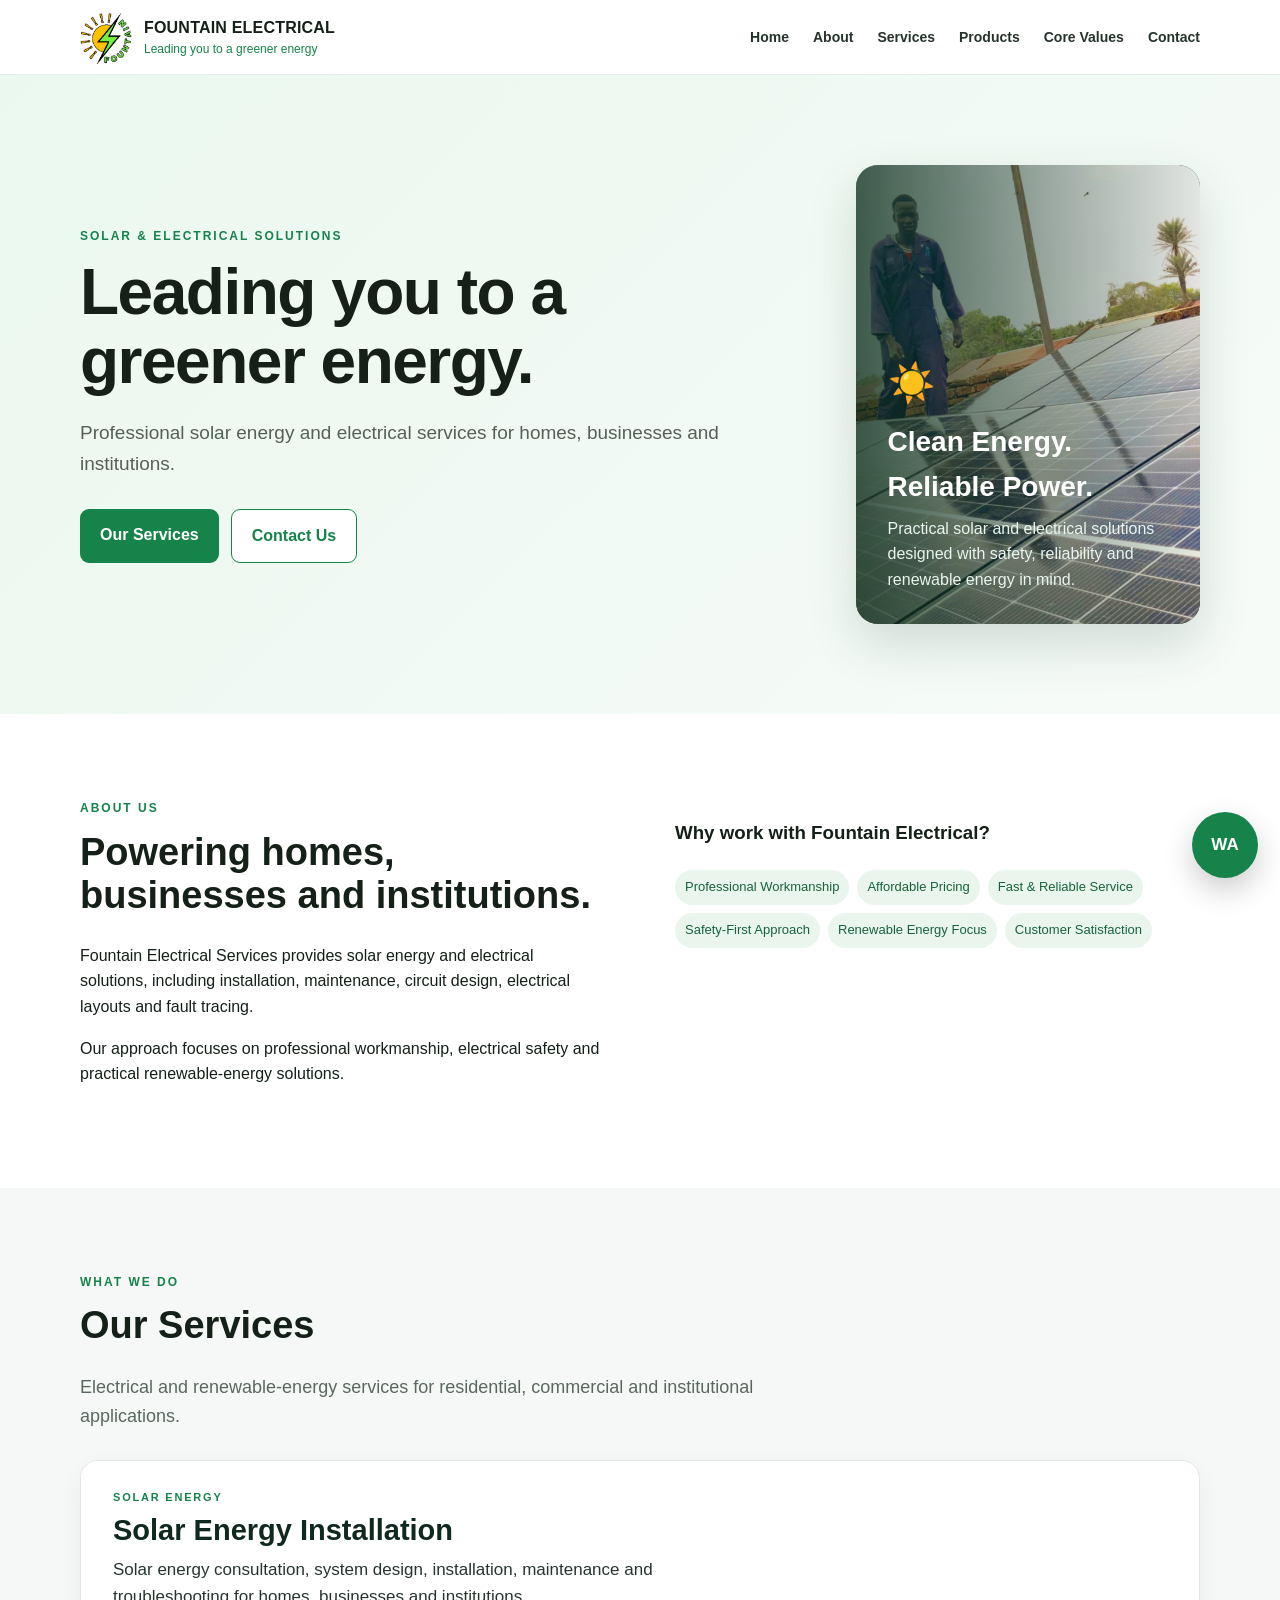
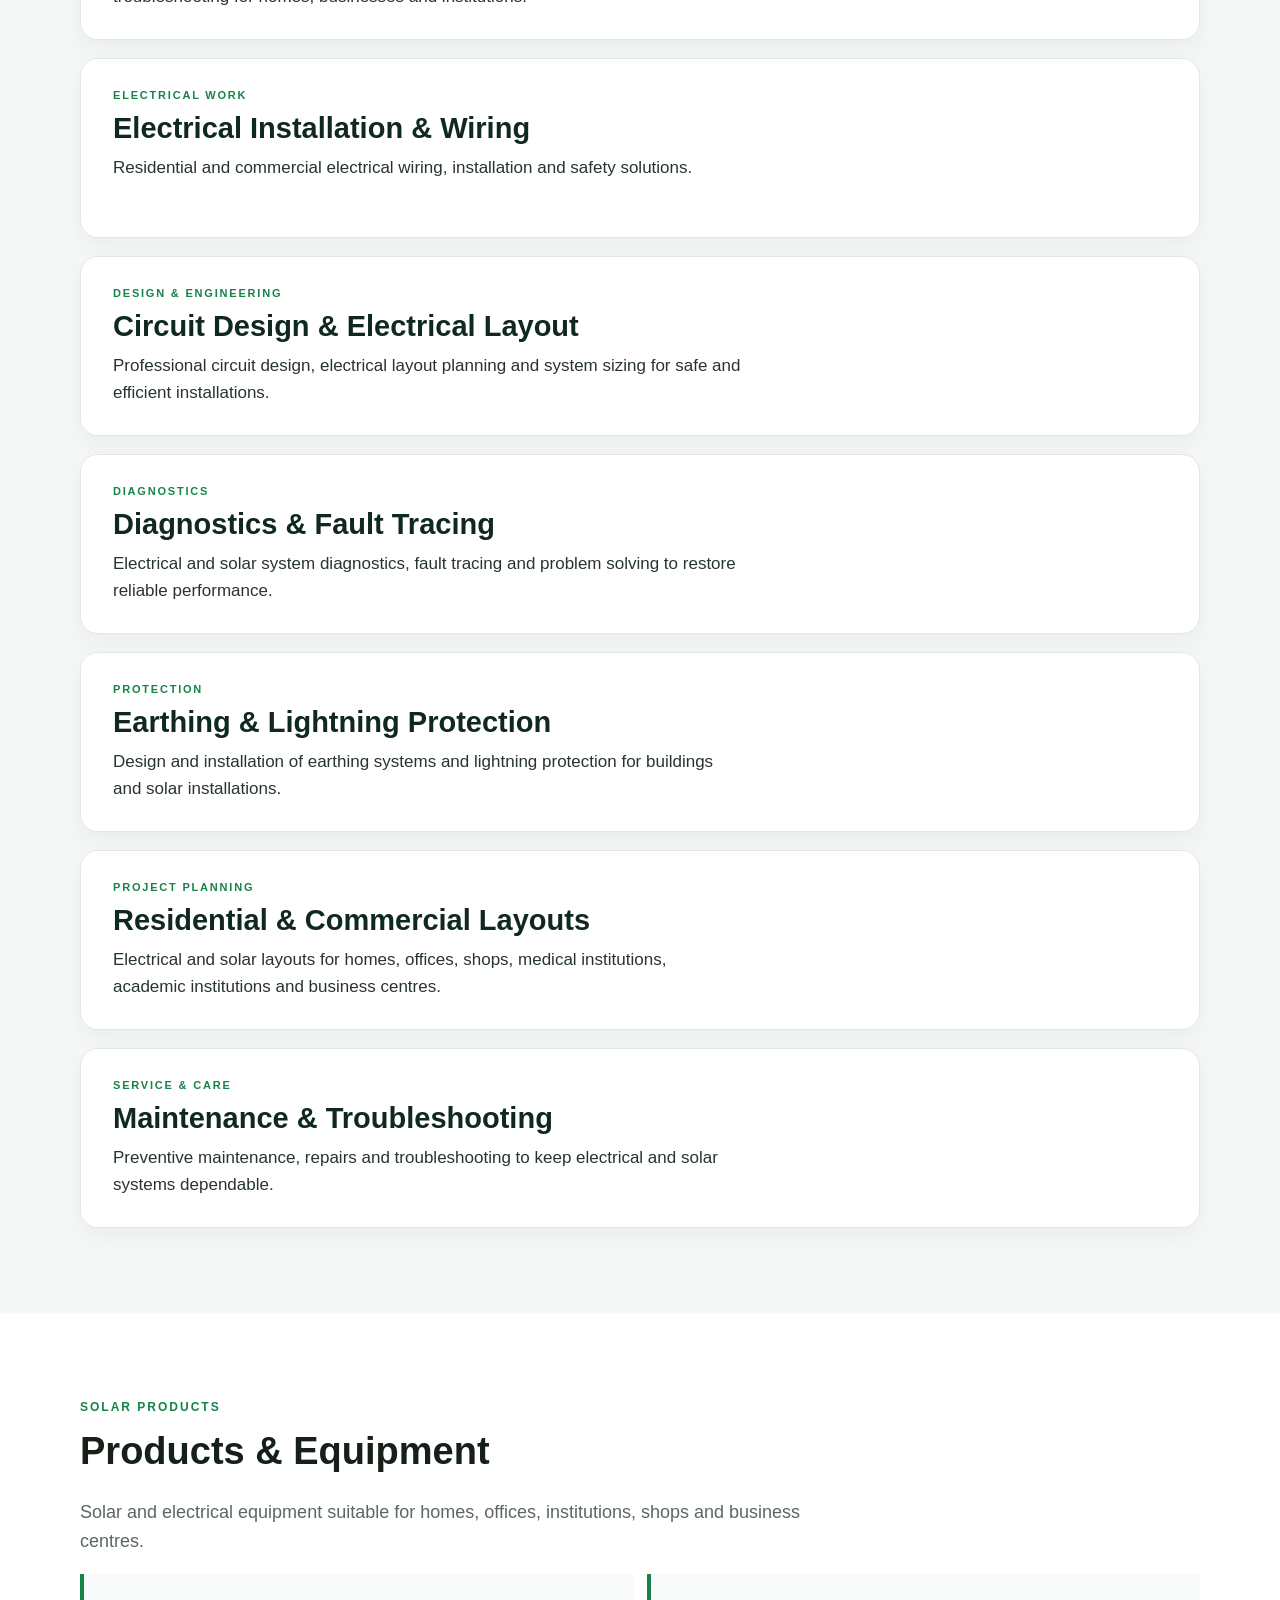
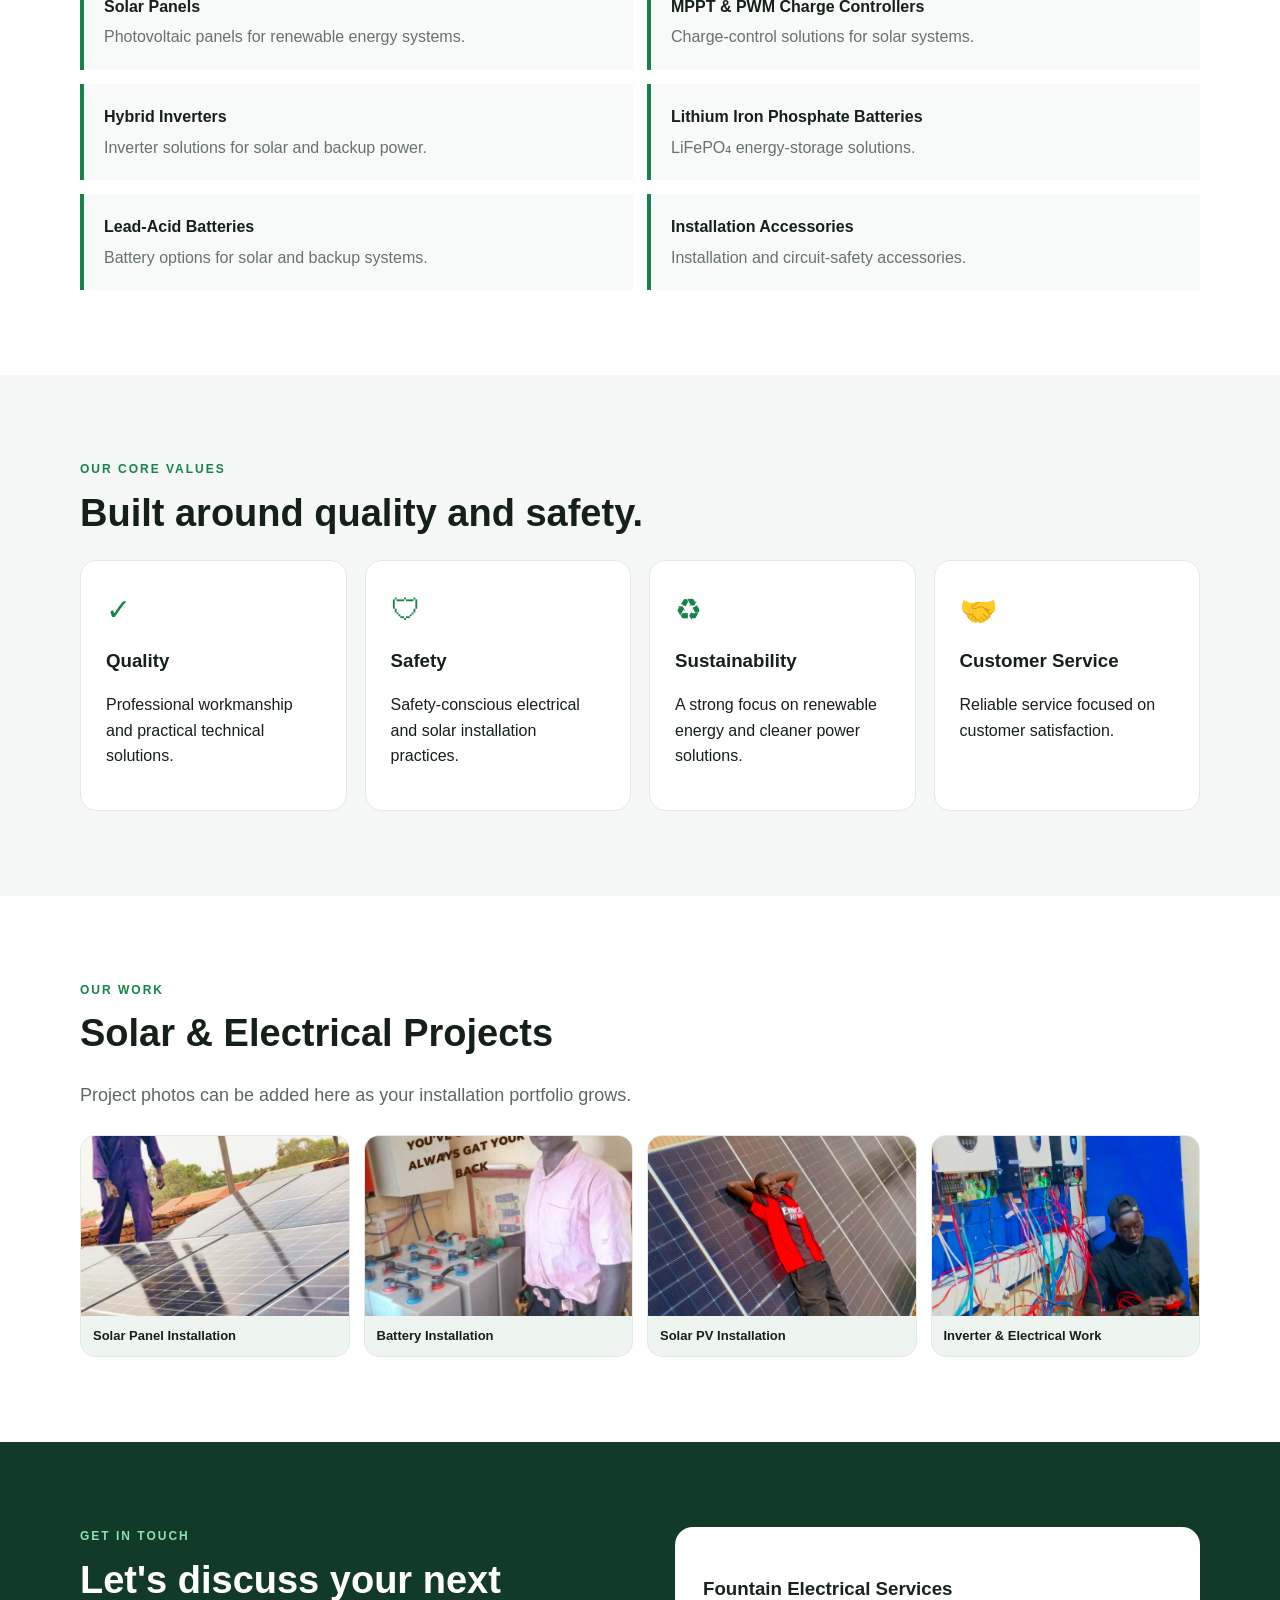
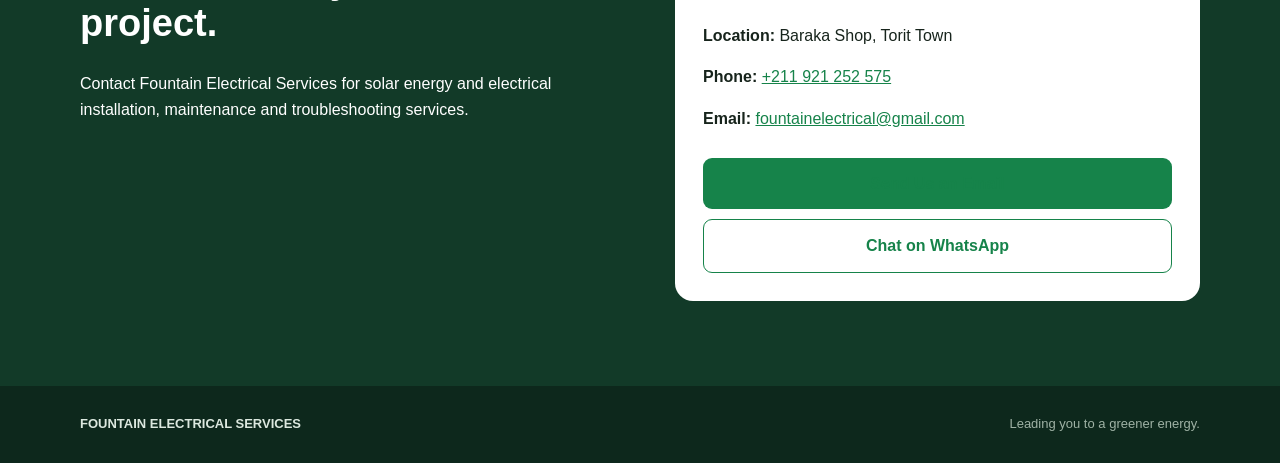
==== index.html @ 8b27098d "Add files via upload" ====
<!DOCTYPE html>
<html lang="en">
<head>
  <meta charset="UTF-8">
  <meta name="viewport" content="width=device-width, initial-scale=1.0">
  <meta name="description" content="Fountain Electrical Services - Solar energy and electrical solutions.">
  <title>Fountain Electrical Services | Leading You to a Greener Energy</title>
  <link rel="stylesheet" href="style.css">
</head>
<body>

<header class="site-header">
  <div class="container nav">
    <a href="#home" class="brand">
      <span class="brand-mark logo-wrap"><img src="fountain-assets/logo.png" alt="Fountain Electrical Services logo"></span>
      <span><strong>FOUNTAIN ELECTRICAL</strong><small>Leading you to a greener energy</small></span>
    </a>
    <button class="menu" aria-label="Open menu" aria-expanded="false">☰</button>
    <nav>
      <a href="#home">Home</a>
      <a href="#about">About</a>
      <a href="#services">Services</a>
      <a href="#products">Products</a>
      <a href="#values">Core Values</a>
      <a href="#contact">Contact</a>
    </nav>
  </div>
</header>

<main>
<section class="hero" id="home">
  <div class="container hero-grid">
    <div>
      <p class="eyebrow">SOLAR & ELECTRICAL SOLUTIONS</p>
      <h1>Leading you to a greener energy.</h1>
      <p class="lead">Professional solar energy and electrical services for homes, businesses and institutions.</p>
      <div class="actions">
        <a href="#services" class="btn primary">Our Services</a>
        <a href="#contact" class="btn secondary">Contact Us</a>
      </div>
    </div>
    <div class="hero-card hero-photo">
      <img src="fountain-assets/solar-installation-1.jpg" alt="Fountain Electrical solar panel installation">
      <div class="hero-photo-caption">
        <div class="sun">☀️</div>
        <h2>Clean Energy. Reliable Power.</h2>
        <p>Practical solar and electrical solutions designed with safety, reliability and renewable energy in mind.</p>
      </div>
    </div>
  </div>
</section>

<section class="section" id="about">
  <div class="container two-col">
    <div>
      <p class="eyebrow">ABOUT US</p>
      <h2>Powering homes, businesses and institutions.</h2>
      <p>Fountain Electrical Services provides solar energy and electrical solutions, including installation, maintenance, circuit design, electrical layouts and fault tracing.</p>
      <p>Our approach focuses on professional workmanship, electrical safety and practical renewable-energy solutions.</p>
    </div>
    <div>
      <h3>Why work with Fountain Electrical?</h3>
      <div class="values">
        <span>Professional Workmanship</span><span>Affordable Pricing</span>
        <span>Fast & Reliable Service</span><span>Safety-First Approach</span>
        <span>Renewable Energy Focus</span><span>Customer Satisfaction</span>
      </div>
    </div>
  </div>
</section>

<section class="section alt" id="services">
  <div class="container">
    <p class="eyebrow">WHAT WE DO</p>
    <h2>Our Services</h2>
    <p class="section-intro">Electrical and renewable-energy services for residential, commercial and institutional applications.</p>
    <div class="service-list">
      <article class="service-card" style="--service-image:url("fountain-assets/solar-installation-1.jpg")">
        <div class="service-content"><p class="service-kicker">SOLAR ENERGY</p><h3>Solar Energy Installation</h3><p>Solar energy consultation, system design, installation, maintenance and troubleshooting for homes, businesses and institutions.</p></div>
      </article>
      <article class="service-card" style="--service-image:url("fountain-assets/inverter-installation.jpg")">
        <div class="service-content"><p class="service-kicker">ELECTRICAL WORK</p><h3>Electrical Installation &amp; Wiring</h3><p>Residential and commercial electrical wiring, installation and safety solutions.</p></div>
      </article>
      <article class="service-card" style="--service-image:url("fountain-assets/solar-panels-2.jpg")">
        <div class="service-content"><p class="service-kicker">DESIGN &amp; ENGINEERING</p><h3>Circuit Design &amp; Electrical Layout</h3><p>Professional circuit design, electrical layout planning and system sizing for safe and efficient installations.</p></div>
      </article>
      <article class="service-card" style="--service-image:url("fountain-assets/inverter-installation.jpg")">
        <div class="service-content"><p class="service-kicker">DIAGNOSTICS</p><h3>Diagnostics &amp; Fault Tracing</h3><p>Electrical and solar system diagnostics, fault tracing and problem solving to restore reliable performance.</p></div>
      </article>
      <article class="service-card" style="--service-image:url("fountain-assets/battery-installation.jpg")">
        <div class="service-content"><p class="service-kicker">PROTECTION</p><h3>Earthing &amp; Lightning Protection</h3><p>Design and installation of earthing systems and lightning protection for buildings and solar installations.</p></div>
      </article>
      <article class="service-card" style="--service-image:url("fountain-assets/solar-installation-1.jpg")">
        <div class="service-content"><p class="service-kicker">PROJECT PLANNING</p><h3>Residential &amp; Commercial Layouts</h3><p>Electrical and solar layouts for homes, offices, shops, medical institutions, academic institutions and business centres.</p></div>
      </article>
      <article class="service-card" style="--service-image:url("fountain-assets/battery-installation.jpg")">
        <div class="service-content"><p class="service-kicker">SERVICE &amp; CARE</p><h3>Maintenance &amp; Troubleshooting</h3><p>Preventive maintenance, repairs and troubleshooting to keep electrical and solar systems dependable.</p></div>
      </article>
    </div>
  </div>
</section>

<section class="section" id="products">
  <div class="container">
    <p class="eyebrow">SOLAR PRODUCTS</p>
    <h2>Products & Equipment</h2>
    <p class="section-intro">Solar and electrical equipment suitable for homes, offices, institutions, shops and business centres.</p>
    <div class="product-list">
      <div><strong>Solar Panels</strong><span>Photovoltaic panels for renewable energy systems.</span></div>
      <div><strong>MPPT & PWM Charge Controllers</strong><span>Charge-control solutions for solar systems.</span></div>
      <div><strong>Hybrid Inverters</strong><span>Inverter solutions for solar and backup power.</span></div>
      <div><strong>Lithium Iron Phosphate Batteries</strong><span>LiFePO₄ energy-storage solutions.</span></div>
      <div><strong>Lead-Acid Batteries</strong><span>Battery options for solar and backup systems.</span></div>
      <div><strong>Installation Accessories</strong><span>Installation and circuit-safety accessories.</span></div>
    </div>
  </div>
</section>

<section class="section alt" id="values">
  <div class="container">
    <p class="eyebrow">OUR CORE VALUES</p>
    <h2>Built around quality and safety.</h2>
    <div class="cards">
      <article><div class="icon">✓</div><h3>Quality</h3><p>Professional workmanship and practical technical solutions.</p></article>
      <article><div class="icon">🛡</div><h3>Safety</h3><p>Safety-conscious electrical and solar installation practices.</p></article>
      <article><div class="icon">♻</div><h3>Sustainability</h3><p>A strong focus on renewable energy and cleaner power solutions.</p></article>
      <article><div class="icon">🤝</div><h3>Customer Service</h3><p>Reliable service focused on customer satisfaction.</p></article>
    </div>
  </div>
</section>

<section class="section">
  <div class="container">
    <p class="eyebrow">OUR WORK</p>
    <h2>Solar & Electrical Projects</h2>
    <p class="section-intro">Project photos can be added here as your installation portfolio grows.</p>
    <div class="gallery">
      <figure><img src="fountain-assets/solar-installation-1.jpg" alt="Fountain Electrical solar panel installation"><figcaption>Solar Panel Installation</figcaption></figure>
      <figure><img src="fountain-assets/battery-installation.jpg" alt="Fountain Electrical battery installation"><figcaption>Battery Installation</figcaption></figure>
      <figure><img src="fountain-assets/solar-panels-2.jpg" alt="Solar panels installed on a building"><figcaption>Solar PV Installation</figcaption></figure>
      <figure><img src="fountain-assets/inverter-installation.jpg" alt="Fountain Electrical inverter installation and wiring"><figcaption>Inverter & Electrical Work</figcaption></figure>
    </div>
  </div>
</section>

<section class="section contact" id="contact">
  <div class="container contact-grid">
    <div>
      <p class="eyebrow">GET IN TOUCH</p>
      <h2>Let's discuss your next project.</h2>
      <p>Contact Fountain Electrical Services for solar energy and electrical installation, maintenance and troubleshooting services.</p>
    </div>
    <div class="contact-card">
      <h3>Fountain Electrical Services</h3>
      <p><strong>Location:</strong> Baraka Shop, Torit Town</p>
      <p><strong>Phone:</strong> <a href="tel:+211921252575">+211 921 252 575</a></p>
      <p><strong>Email:</strong> <a href="mailto:fountainelectrical@gmail.com">fountainelectrical@gmail.com</a></p>
      <a class="btn primary full" href="mailto:fountainelectrical@gmail.com">Send Us an Email</a>
      <a class="btn secondary full" href="https://wa.me/211921252575" target="_blank" rel="noopener">Chat on WhatsApp</a>
    </div>
  </div>
</section>
</main>

<footer>
  <div class="container footer-inner">
    <strong>FOUNTAIN ELECTRICAL SERVICES</strong>
    <span>Leading you to a greener energy.</span>
  </div>
</footer>

<script>
const menuButton = document.querySelector('.menu');
const nav = document.querySelector('nav');
menuButton.addEventListener('click', () => {
  const open = nav.classList.toggle('open');
  menuButton.setAttribute('aria-expanded', open);
});
document.querySelectorAll('nav a').forEach(link => {
  link.addEventListener('click', () => {
    nav.classList.remove('open');
    menuButton.setAttribute('aria-expanded', 'false');
  });
});
</script>

<a class="whatsapp-float" href="https://wa.me/211921252575" target="_blank" rel="noopener" aria-label="Chat on WhatsApp">WA</a>
</body>
</html>
---- style.css ----
*{box-sizing:border-box}html{scroll-behavior:smooth;scroll-padding-top:88px}body{margin:0;font-family:Inter,Arial,sans-serif;color:#142018;background:#fff;line-height:1.6}.container{width:min(1120px,92%);margin:auto}.site-header{position:sticky;top:0;z-index:50;background:rgba(255,255,255,.97);border-bottom:1px solid #e7ece8;backdrop-filter:blur(10px)}.nav{min-height:74px;display:flex;align-items:center;justify-content:space-between;gap:25px}.brand{display:flex;align-items:center;gap:10px;text-decoration:none;color:#142018}.brand-mark{width:54px;height:54px;border-radius:12px;display:grid;place-items:center;overflow:hidden;background:#fff}.brand-mark img{width:100%;height:100%;object-fit:contain}.brand strong{display:block;font-size:16px;letter-spacing:.2px}.brand small{display:block;color:#16834a;font-size:12px}nav{display:flex;gap:24px}nav a{color:#26332b;text-decoration:none;font-weight:600;font-size:14px}.menu{display:none;border:0;background:none;font-size:30px;line-height:1;cursor:pointer}.hero{background:linear-gradient(135deg,#eaf8ef,#f7fbf8);padding:90px 0}.hero-grid{display:grid;grid-template-columns:1.35fr .65fr;gap:60px;align-items:center}.eyebrow{color:#16834a;font-size:12px;font-weight:800;letter-spacing:2px;margin:0 0 12px}.hero h1{font-size:clamp(38px,5vw,64px);line-height:1.08;margin:0 0 22px;letter-spacing:-1.5px}.lead{font-size:19px;max-width:680px;color:#536158}.actions{display:flex;gap:12px;flex-wrap:wrap;margin-top:30px}.btn{display:inline-block;padding:13px 20px;border-radius:9px;text-decoration:none;font-weight:800}.primary{background:#16834a;color:#fff}.secondary{border:1px solid #16834a;color:#16834a;background:#fff}.hero-card{position:relative;min-height:380px;overflow:hidden;border-radius:22px;box-shadow:0 20px 50px rgba(18,58,40,.16);background:#123a28}.hero-card img{width:100%;height:100%;min-height:380px;object-fit:cover;display:block}.hero-photo:after{content:"";position:absolute;inset:0;background:linear-gradient(90deg,rgba(9,46,29,.78),rgba(9,46,29,.08))}.hero-photo-caption{position:absolute;z-index:2;left:32px;right:28px;bottom:32px;color:#fff}.hero-photo-caption .sun{font-size:38px}.hero-photo-caption h2{margin:6px 0;font-size:28px}.hero-photo-caption p{margin:0;color:#e9f5ee}.section{padding:85px 0}.alt{background:#f5f8f6}.section h2{font-size:38px;line-height:1.15;margin:0 0 25px}.two-col,.contact-grid{display:grid;grid-template-columns:1fr 1fr;gap:70px}.values{display:flex;flex-wrap:wrap;gap:8px;margin-top:22px}.values span{background:#eaf5ee;color:#17633c;padding:7px 10px;border-radius:999px;font-size:13px}.section-intro{color:#5b685f;max-width:760px;font-size:18px}.service-list{display:grid;gap:18px;margin-top:30px}.service-card{position:relative;min-height:180px;overflow:hidden;border:1px solid #dfe8e2;border-radius:18px;background:#fff;isolation:isolate;box-shadow:0 8px 24px rgba(20,32,24,.05)}.service-card:after{content:"";position:absolute;inset:0;z-index:-1;background-image:linear-gradient(90deg,rgba(255,255,255,.99) 0%,rgba(255,255,255,.96) 35%,rgba(255,255,255,.72) 55%,rgba(255,255,255,.10) 100%),var(--service-image);background-size:auto,cover;background-position:center,right center;background-repeat:no-repeat}.service-content{position:relative;z-index:2;width:62%;padding:28px 32px}.service-kicker{margin:0 0 7px;color:#16834a;font-size:11px;font-weight:800;letter-spacing:1.8px}.service-card h3{margin:0 0 9px;font-size:29px;line-height:1.15;color:#10291e}.service-card p:not(.service-kicker){margin:0;font-size:17px;color:#28352e}.cards{display:grid;grid-template-columns:repeat(4,1fr);gap:18px}.cards article:not(.service-card){background:#fff;border:1px solid #e2e9e4;border-radius:16px;padding:25px}.icon{font-size:30px;color:#16834a}.cards h3{margin:12px 0 6px}.product-list{display:grid;grid-template-columns:repeat(2,1fr);gap:14px}.product-list div{padding:20px;border-left:4px solid #16834a;background:#f7faf8}.product-list strong,.product-list span{display:block}.product-list span{color:#66736b;margin-top:5px}.gallery{display:grid;grid-template-columns:repeat(4,1fr);gap:14px;margin-top:25px}.gallery figure{margin:0;border-radius:15px;overflow:hidden;background:#eef5f0;border:1px solid #e2e9e4}.gallery img{width:100%;height:180px;display:block;object-fit:cover}.gallery figcaption{padding:10px 12px;font-size:13px;font-weight:700}.contact{background:#123a28;color:#fff}.contact .eyebrow{color:#8ee0af}.contact-card{background:#fff;color:#17241c;border-radius:18px;padding:28px}.contact-card a{color:#16834a}.full{width:100%;text-align:center;margin-top:10px}footer{background:#0d281c;color:#dce8df;padding:28px 0}.footer-inner{display:flex;justify-content:space-between;gap:20px;font-size:13px}.footer-inner span{color:#9fb2a5}.whatsapp-float{position:fixed;right:22px;bottom:22px;z-index:60;width:66px;height:66px;border-radius:50%;display:grid;place-items:center;background:#16834a;color:#fff;text-decoration:none;font-weight:900;font-size:17px;box-shadow:0 12px 30px rgba(0,0,0,.2)}@media(max-width:850px){nav{display:none;position:absolute;top:74px;left:0;right:0;background:#fff;padding:18px 4%;border-bottom:1px solid #e7ece8;flex-direction:column;gap:14px}.menu{display:block}.brand-mark{width:50px;height:50px}nav.open{display:flex}.hero{padding:65px 0}.hero-grid,.two-col,.contact-grid{grid-template-columns:1fr;gap:35px}.cards{grid-template-columns:1fr 1fr}.gallery{grid-template-columns:1fr 1fr}.service-content{width:68%}}@media(max-width:600px){.nav{min-height:78px}.brand strong{font-size:15px}.brand small{font-size:11px}.brand-mark{width:48px;height:48px}.service-card{min-height:250px}.service-card:after{background-image:linear-gradient(180deg,rgba(255,255,255,.98) 0%,rgba(255,255,255,.94) 42%,rgba(255,255,255,.32) 100%),var(--service-image);background-position:center,center bottom}.service-content{width:100%;padding:25px 22px}.service-card h3{font-size:24px}.service-card p:not(.service-kicker){font-size:16px}.cards,.product-list,.gallery{grid-template-columns:1fr}.section{padding:65px 0}.section h2{font-size:34px}.hero h1{font-size:40px}.hero-card{min-height:320px}.hero-card img{min-height:320px}.footer-inner{flex-direction:column}.whatsapp-float{width:60px;height:60px;right:16px;bottom:16px}}
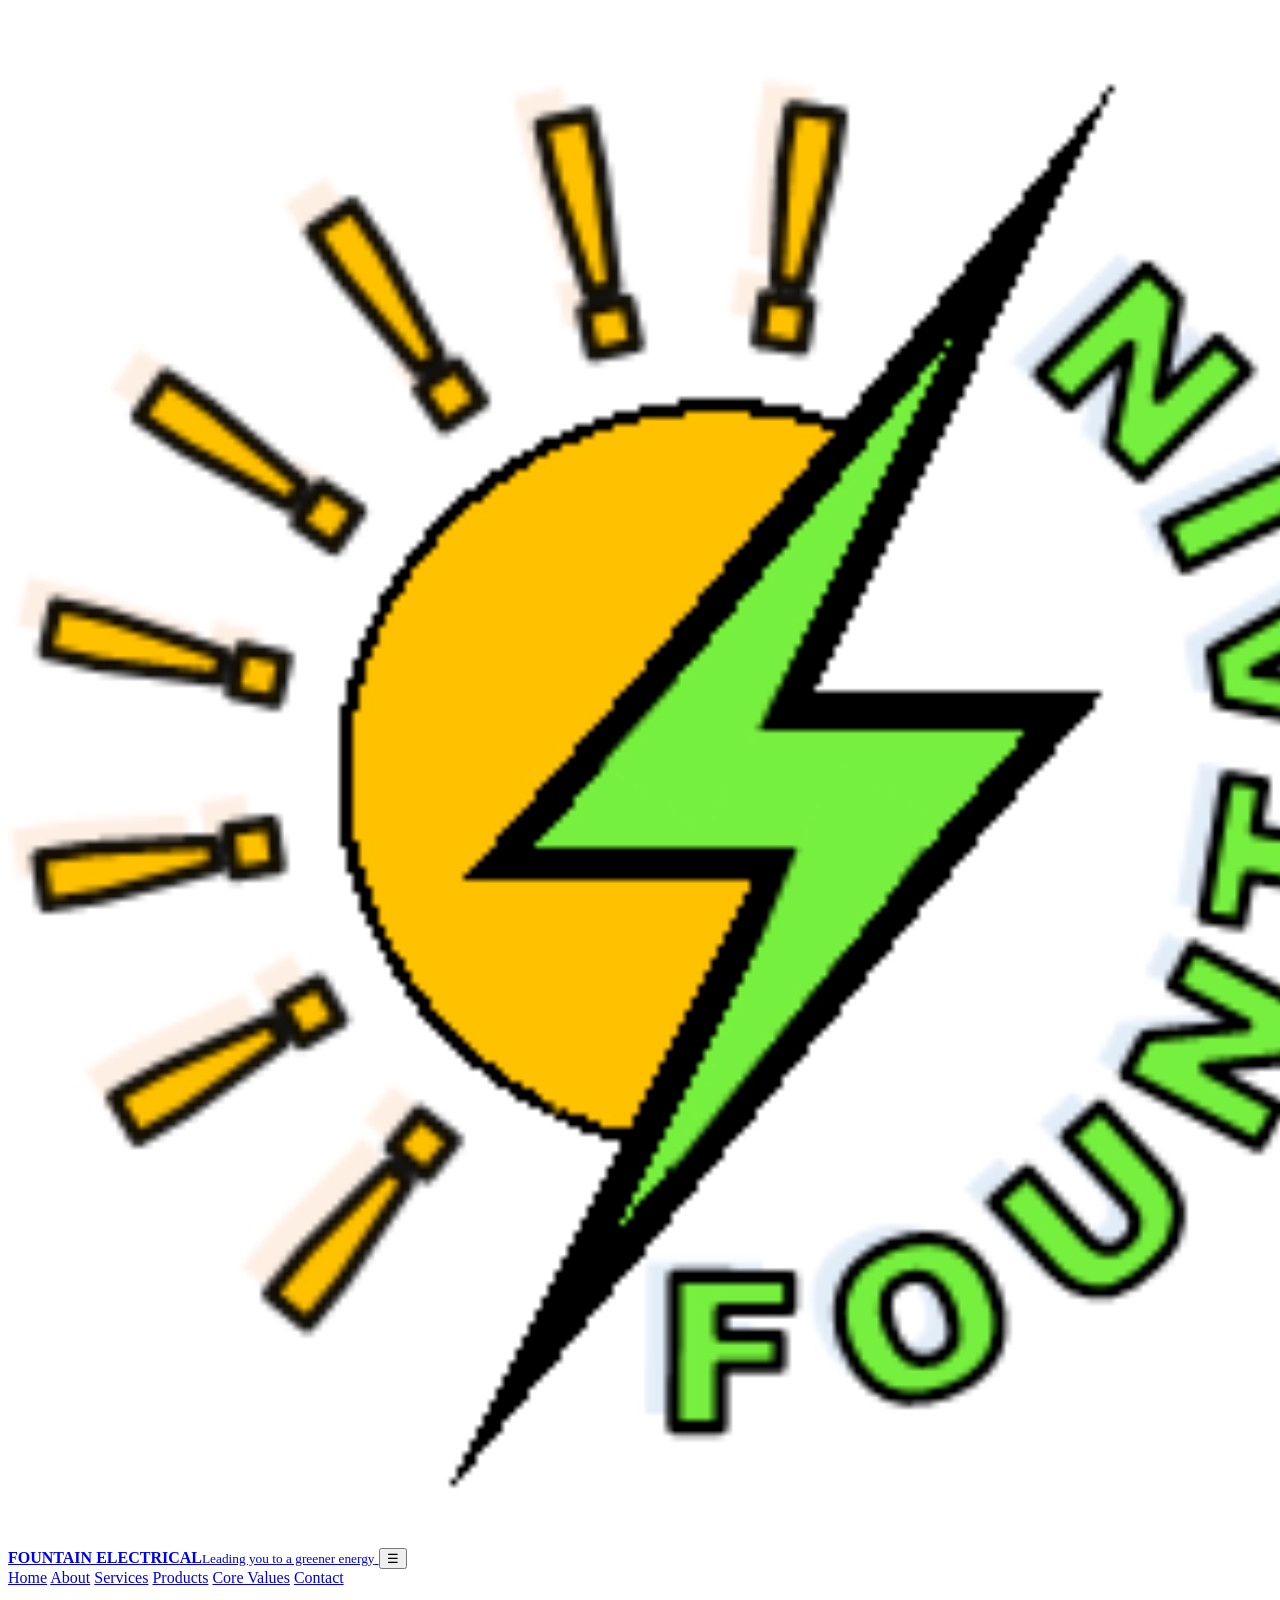
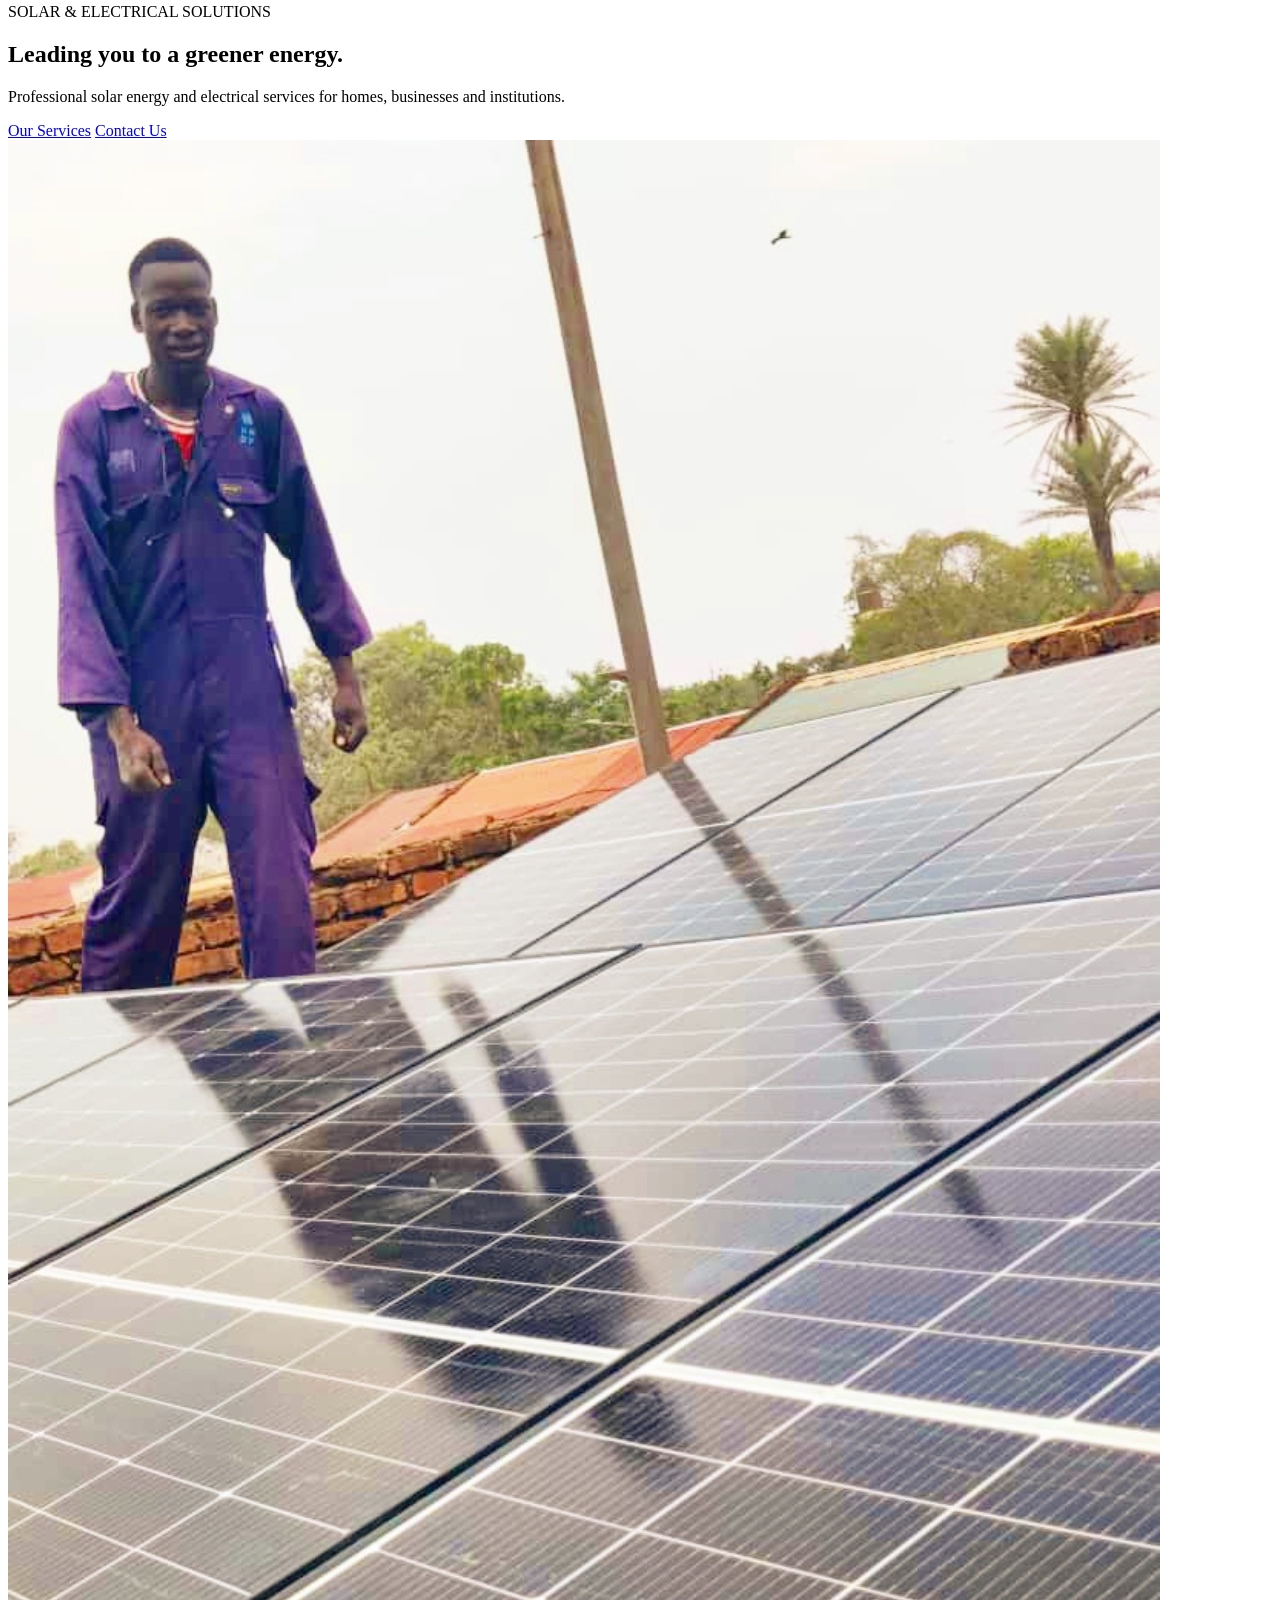
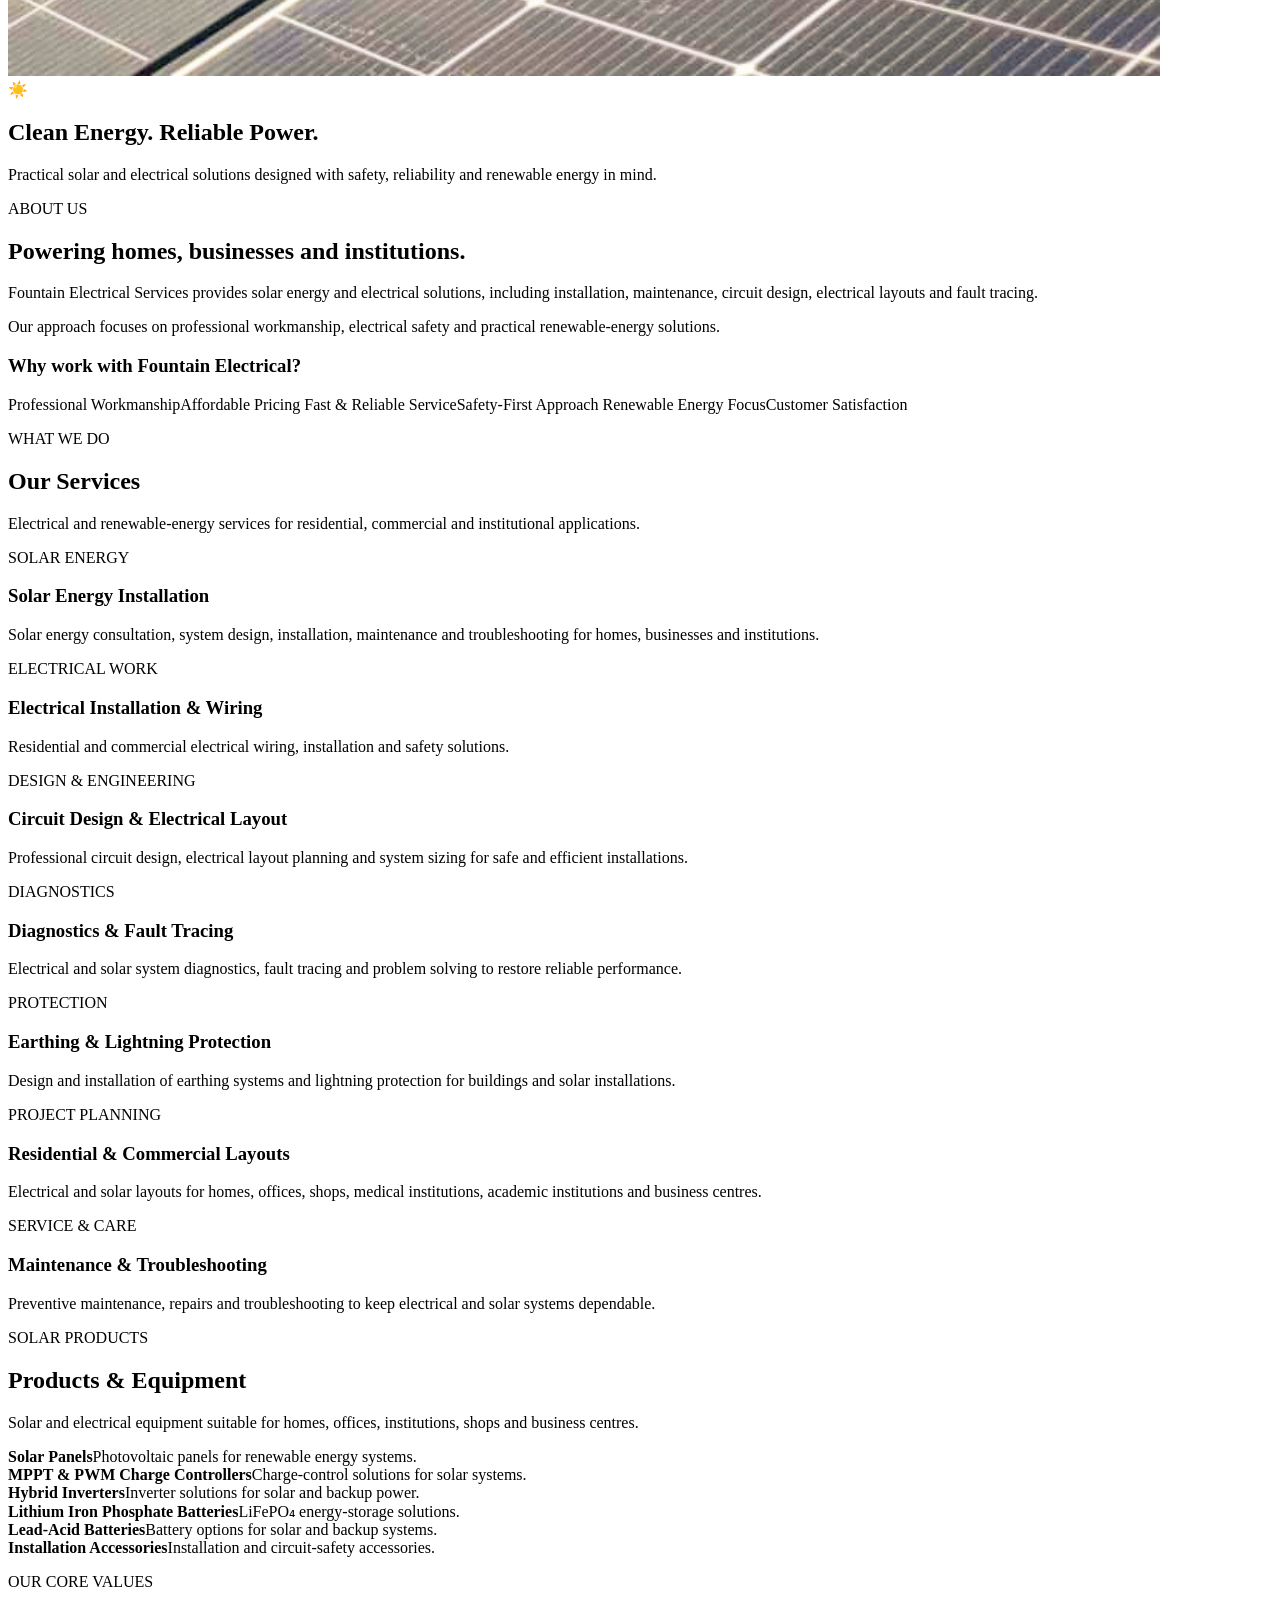
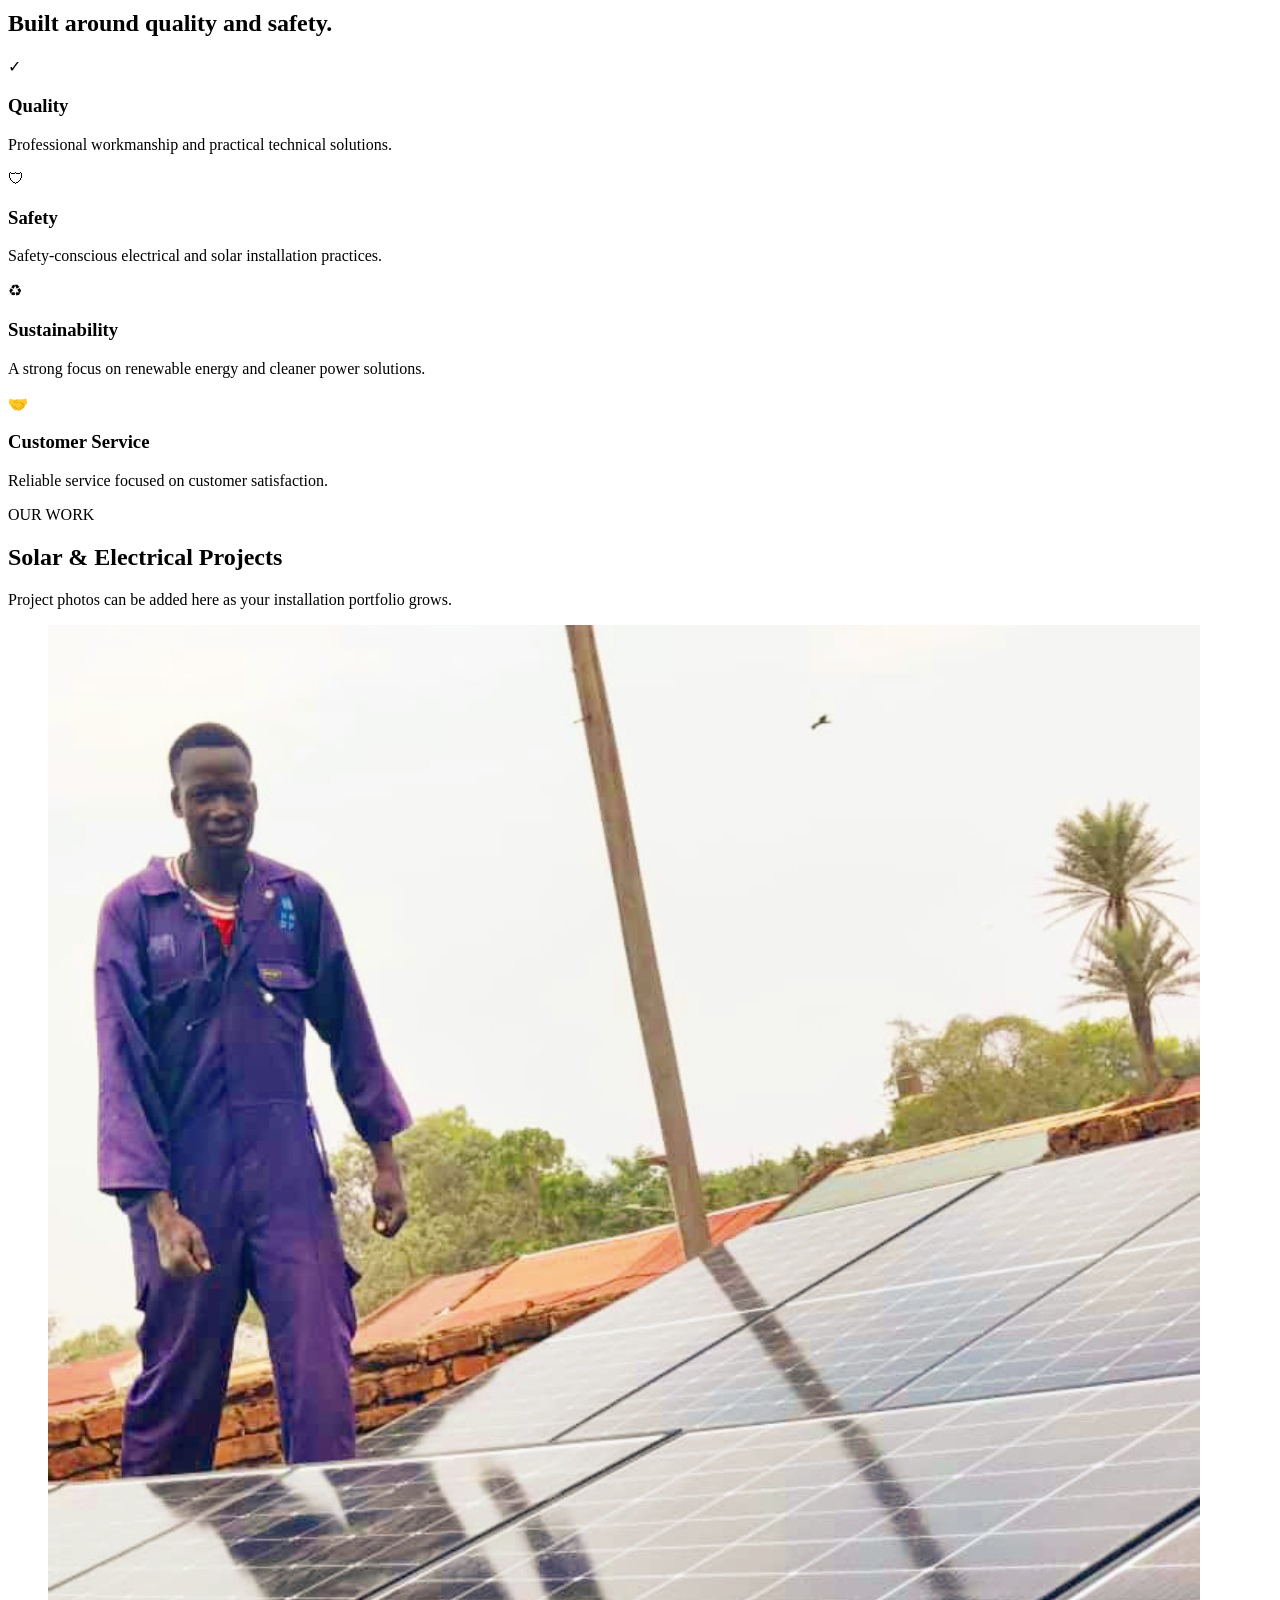
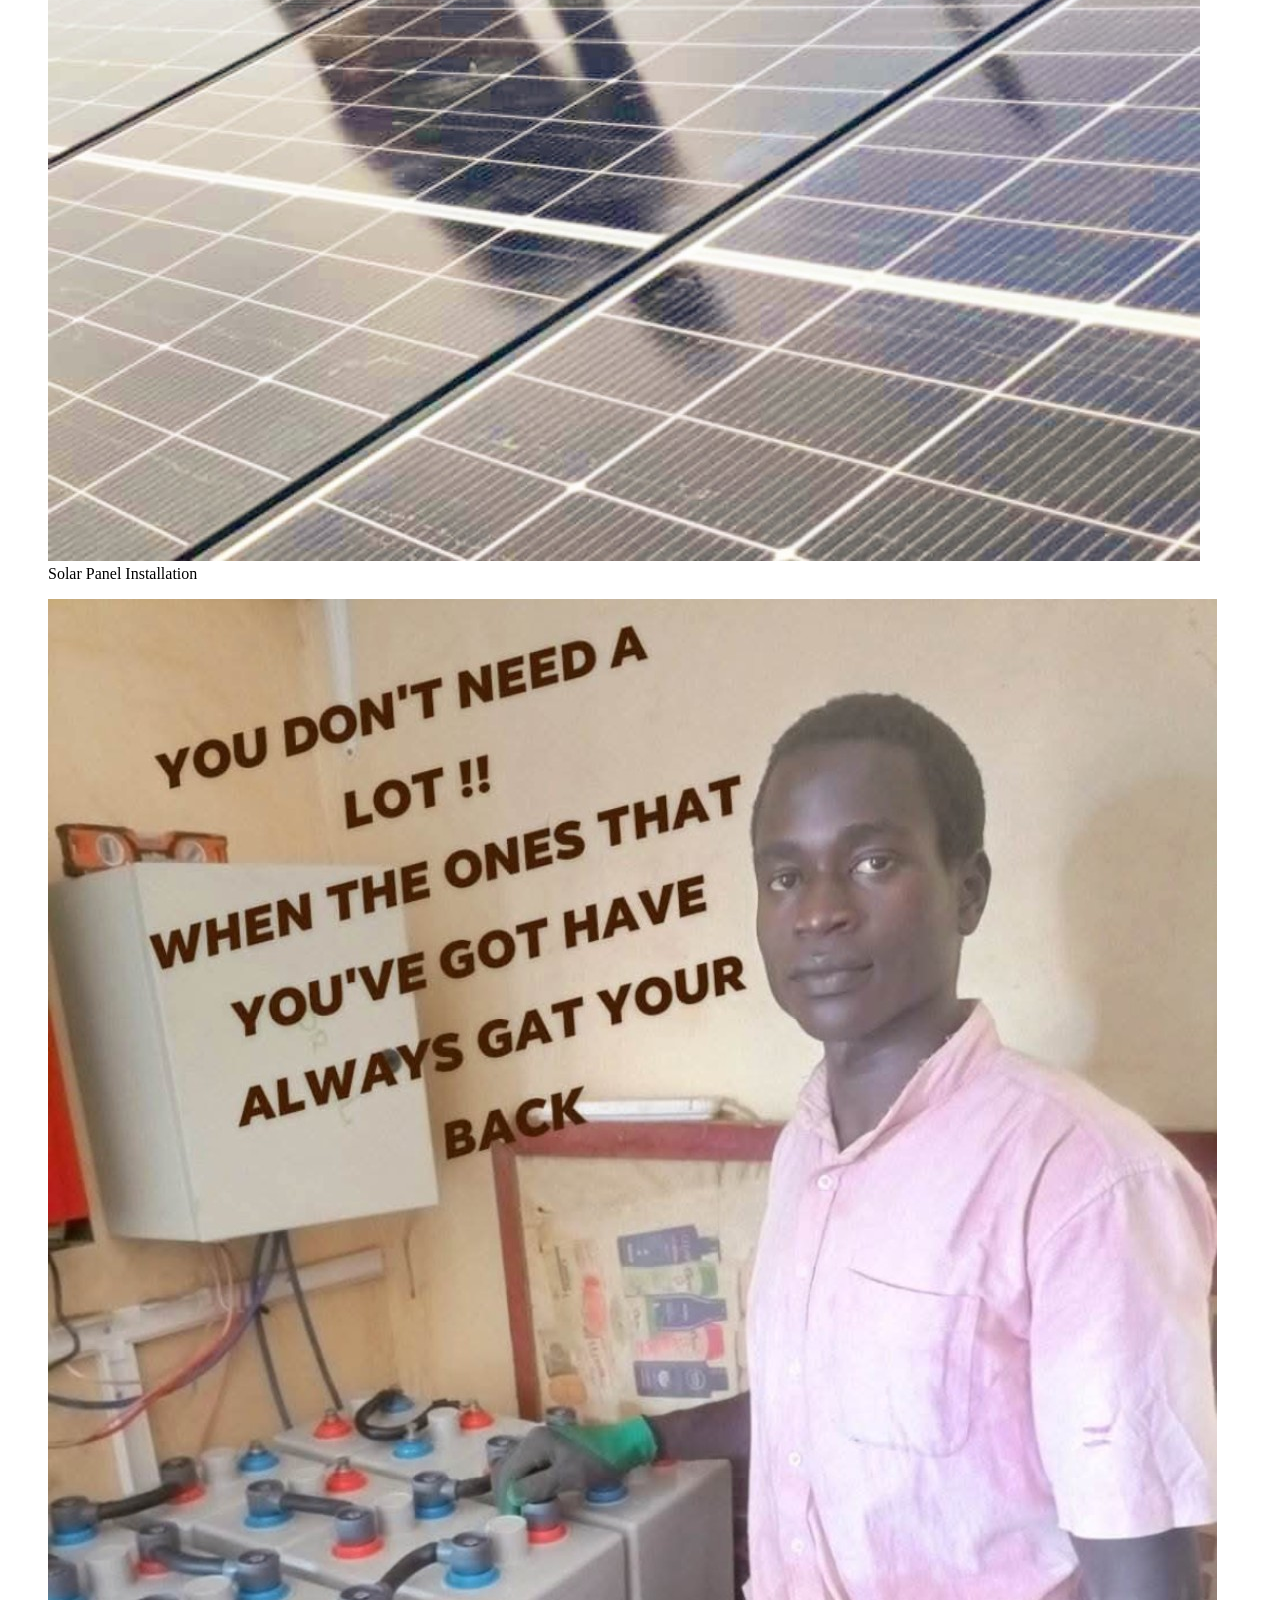
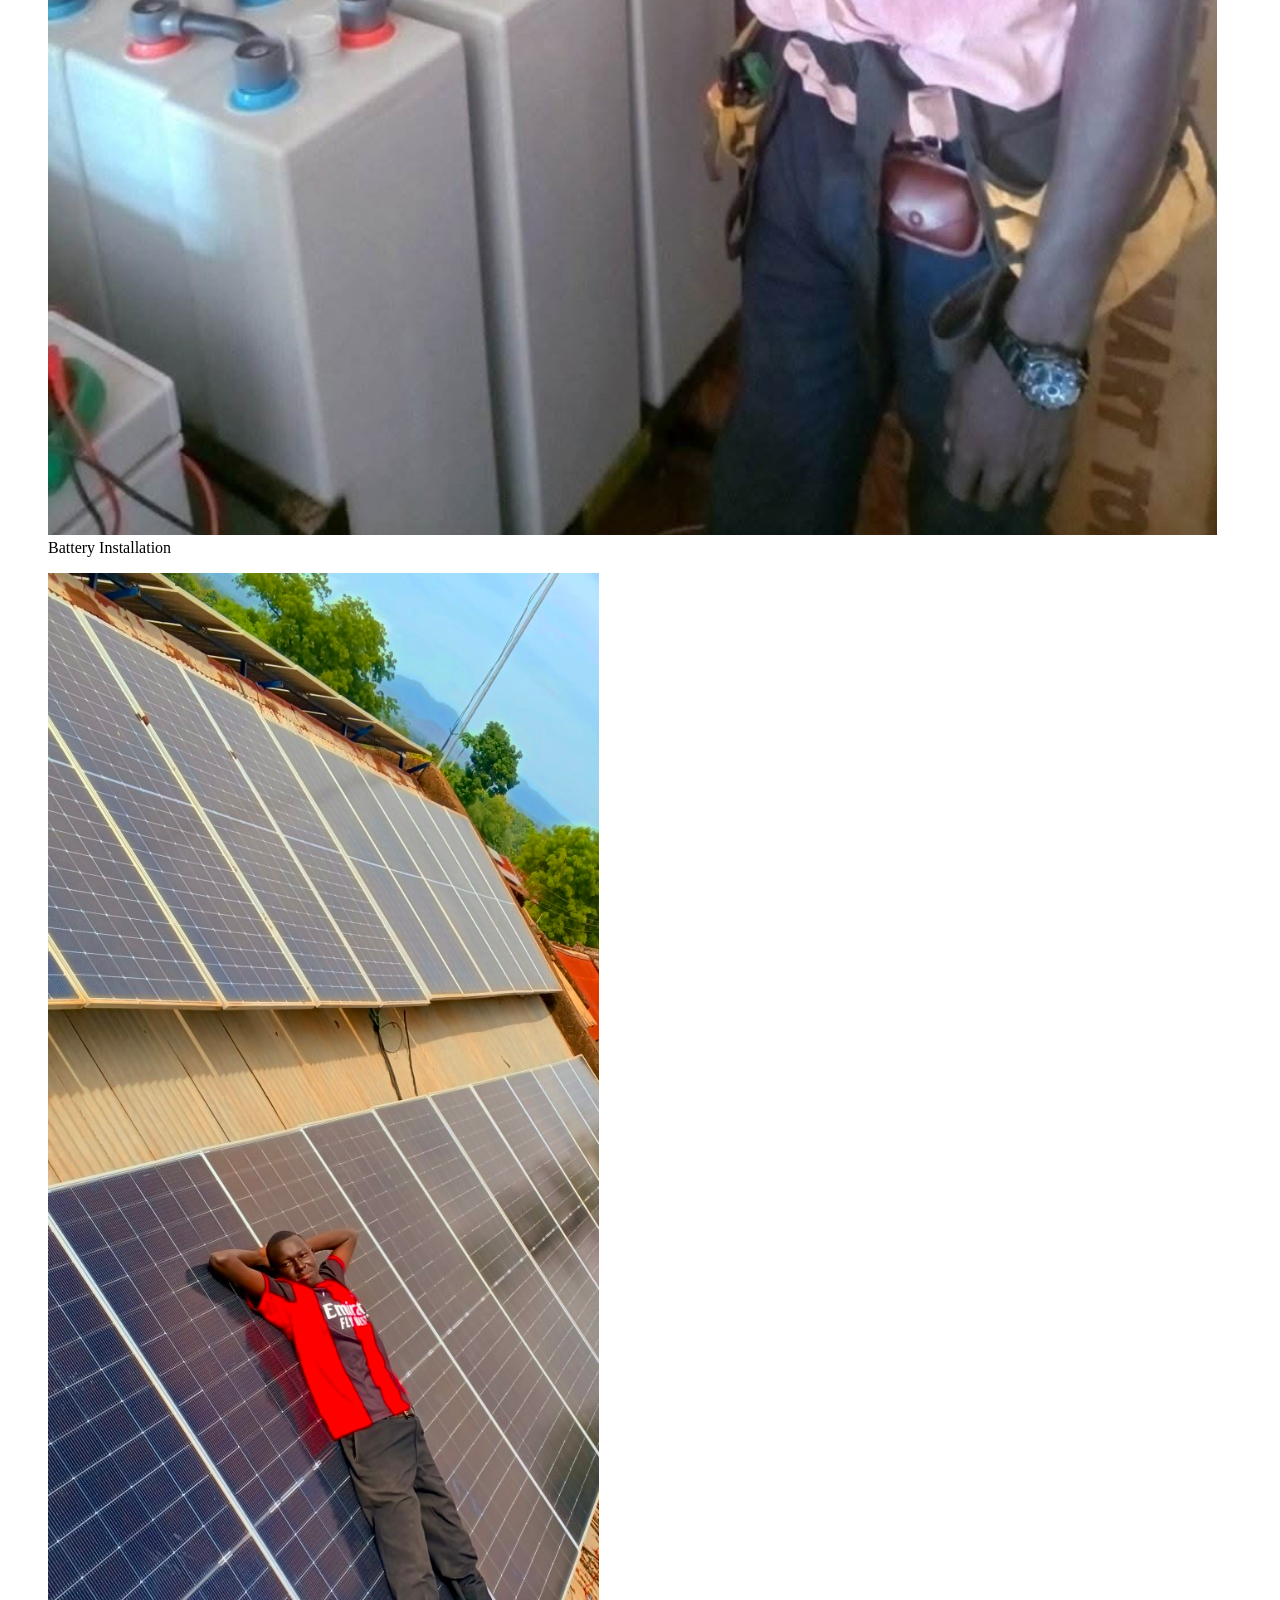
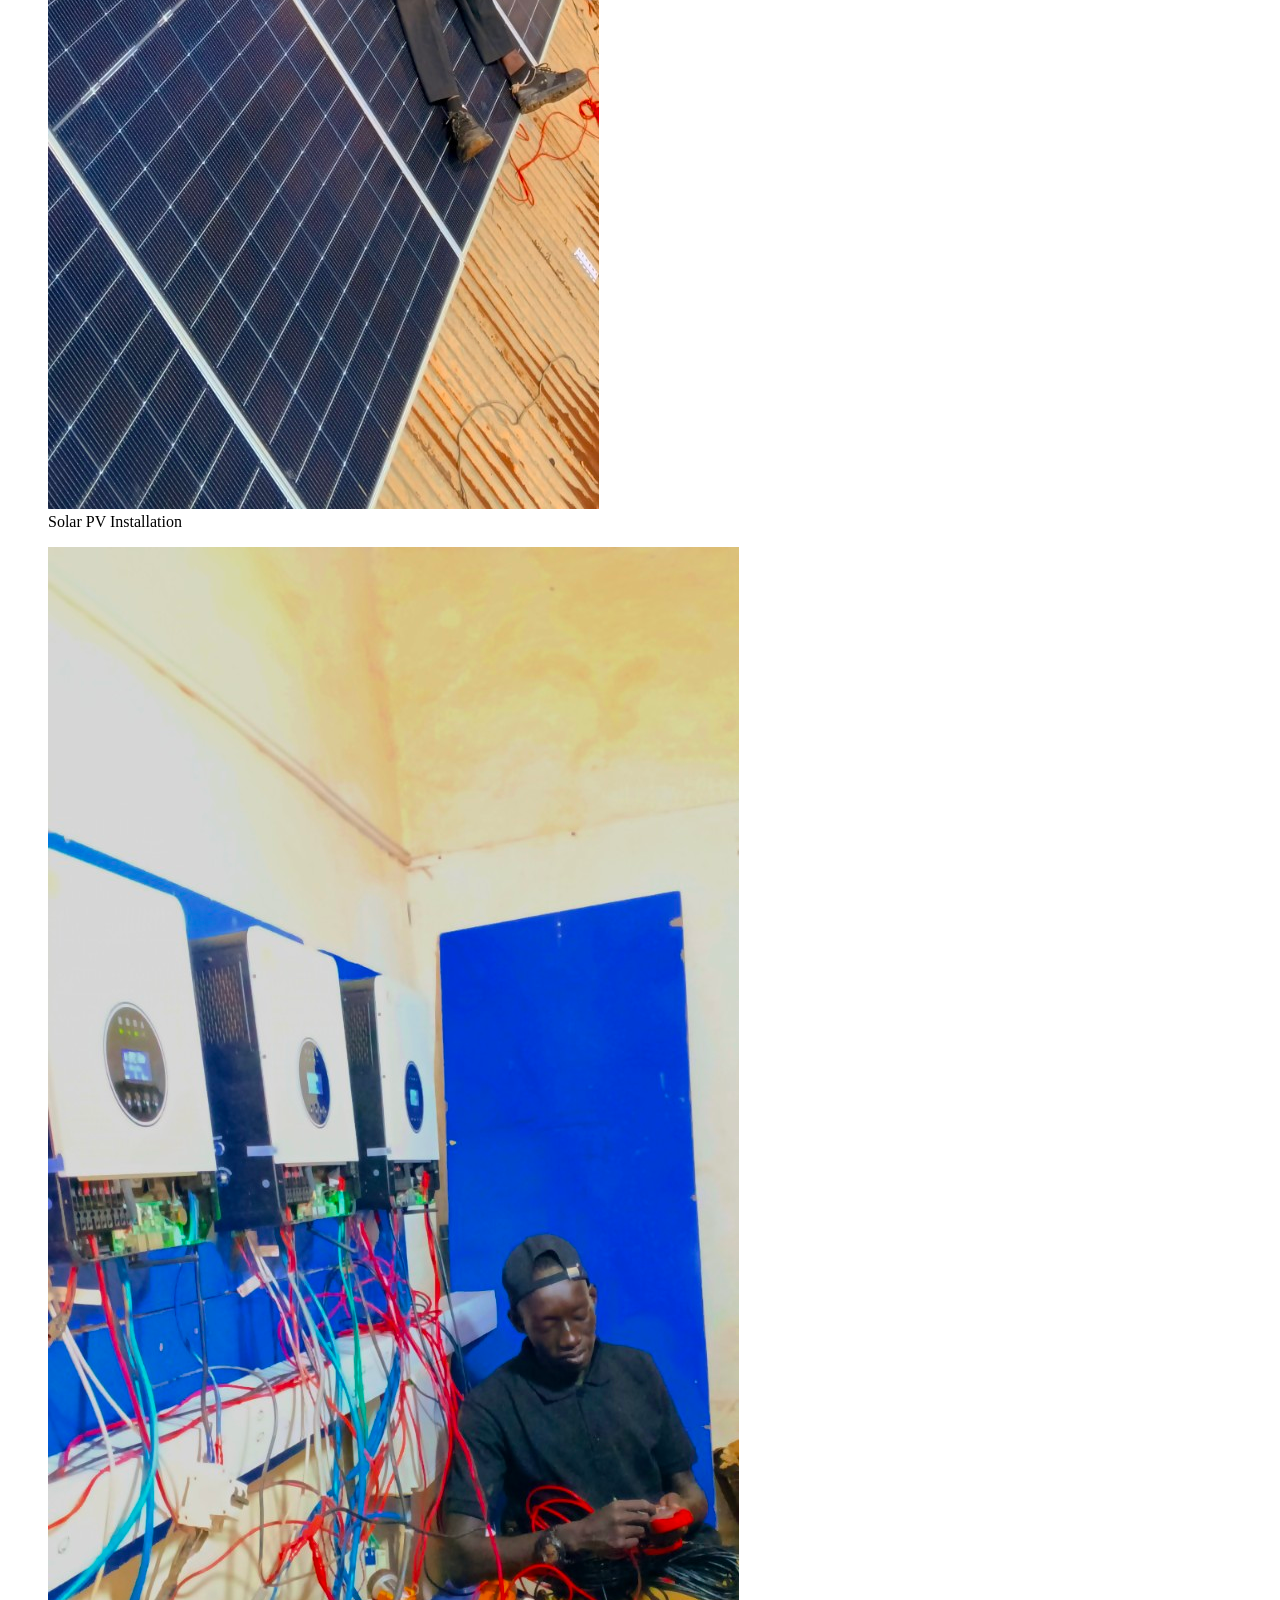
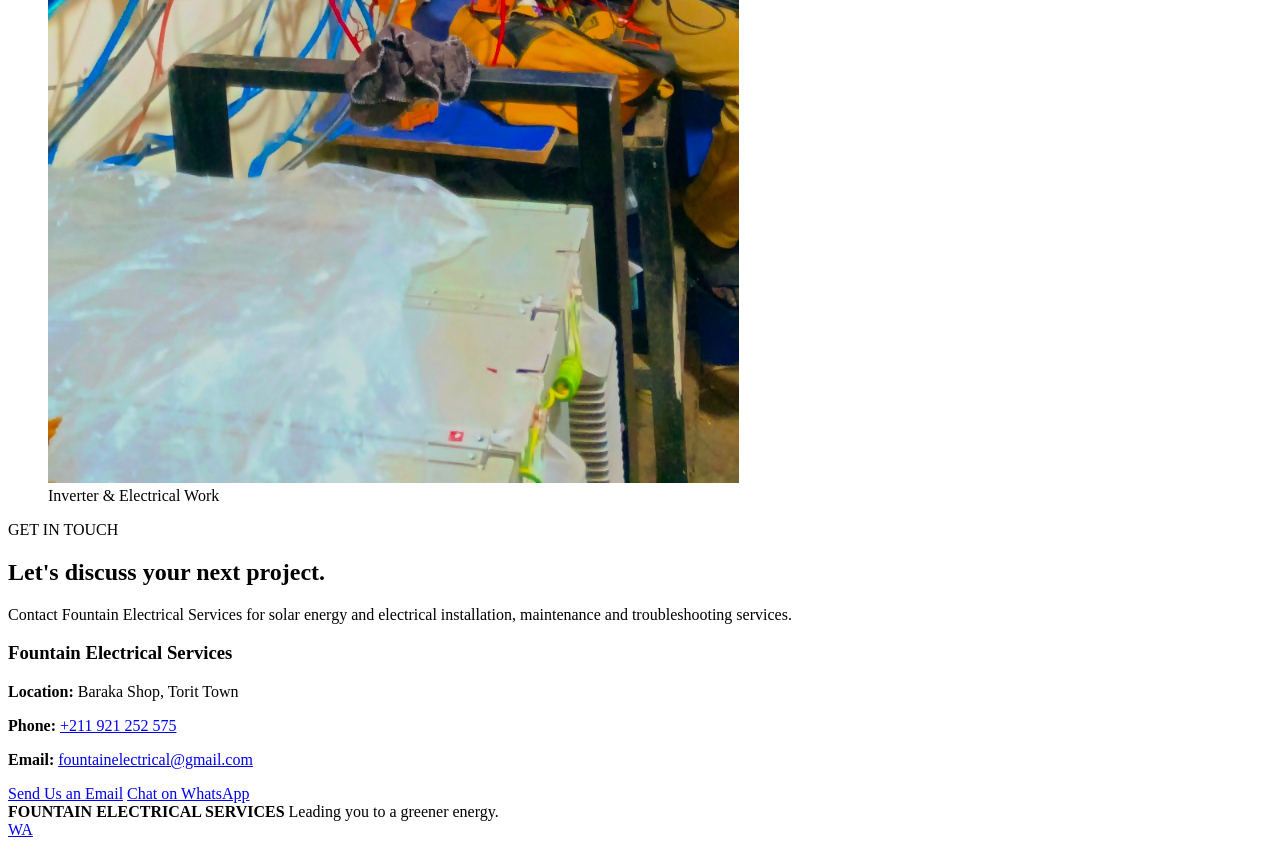
==== commit 44089bd9: "Rename index(1).html to index.html" ====
--- a/index.html
+++ b/index.html
@@ -74,26 +74,40 @@
     <p class="eyebrow">WHAT WE DO</p>
     <h2>Our Services</h2>
     <p class="section-intro">Electrical and renewable-energy services for residential, commercial and institutional applications.</p>
-    <div class="service-list">
-      <article class="service-card" style="--service-image:url("fountain-assets/solar-installation-1.jpg")">
+    <div class="service-list service-watermarked-list">
+      <article class="service-card" style="--service-image: url('fountain-assets/solar-installation-1.jpg'); --image-position: center center;">
+        <div class="service-photo" aria-hidden="true"></div>
+        <div class="service-overlay" aria-hidden="true"></div>
         <div class="service-content"><p class="service-kicker">SOLAR ENERGY</p><h3>Solar Energy Installation</h3><p>Solar energy consultation, system design, installation, maintenance and troubleshooting for homes, businesses and institutions.</p></div>
       </article>
-      <article class="service-card" style="--service-image:url("fountain-assets/inverter-installation.jpg")">
+      <article class="service-card" style="--service-image: url('fountain-assets/inverter-installation.jpg'); --image-position: center 45%;">
+        <div class="service-photo" aria-hidden="true"></div>
+        <div class="service-overlay" aria-hidden="true"></div>
         <div class="service-content"><p class="service-kicker">ELECTRICAL WORK</p><h3>Electrical Installation &amp; Wiring</h3><p>Residential and commercial electrical wiring, installation and safety solutions.</p></div>
       </article>
-      <article class="service-card" style="--service-image:url("fountain-assets/solar-panels-2.jpg")">
+      <article class="service-card" style="--service-image: url('fountain-assets/solar-panels-2.jpg'); --image-position: center 42%;">
+        <div class="service-photo" aria-hidden="true"></div>
+        <div class="service-overlay" aria-hidden="true"></div>
         <div class="service-content"><p class="service-kicker">DESIGN &amp; ENGINEERING</p><h3>Circuit Design &amp; Electrical Layout</h3><p>Professional circuit design, electrical layout planning and system sizing for safe and efficient installations.</p></div>
       </article>
-      <article class="service-card" style="--service-image:url("fountain-assets/inverter-installation.jpg")">
+      <article class="service-card" style="--service-image: url('fountain-assets/inverter-installation.jpg'); --image-position: 68% center;">
+        <div class="service-photo" aria-hidden="true"></div>
+        <div class="service-overlay" aria-hidden="true"></div>
         <div class="service-content"><p class="service-kicker">DIAGNOSTICS</p><h3>Diagnostics &amp; Fault Tracing</h3><p>Electrical and solar system diagnostics, fault tracing and problem solving to restore reliable performance.</p></div>
       </article>
-      <article class="service-card" style="--service-image:url("fountain-assets/battery-installation.jpg")">
+      <article class="service-card" style="--service-image: url('fountain-assets/battery-installation.jpg'); --image-position: center 48%;">
+        <div class="service-photo" aria-hidden="true"></div>
+        <div class="service-overlay" aria-hidden="true"></div>
         <div class="service-content"><p class="service-kicker">PROTECTION</p><h3>Earthing &amp; Lightning Protection</h3><p>Design and installation of earthing systems and lightning protection for buildings and solar installations.</p></div>
       </article>
-      <article class="service-card" style="--service-image:url("fountain-assets/solar-installation-1.jpg")">
+      <article class="service-card" style="--service-image: url('fountain-assets/solar-installation-1.jpg'); --image-position: 58% center;">
+        <div class="service-photo" aria-hidden="true"></div>
+        <div class="service-overlay" aria-hidden="true"></div>
         <div class="service-content"><p class="service-kicker">PROJECT PLANNING</p><h3>Residential &amp; Commercial Layouts</h3><p>Electrical and solar layouts for homes, offices, shops, medical institutions, academic institutions and business centres.</p></div>
       </article>
-      <article class="service-card" style="--service-image:url("fountain-assets/battery-installation.jpg")">
+      <article class="service-card" style="--service-image: url('fountain-assets/battery-installation.jpg'); --image-position: 42% center;">
+        <div class="service-photo" aria-hidden="true"></div>
+        <div class="service-overlay" aria-hidden="true"></div>
         <div class="service-content"><p class="service-kicker">SERVICE &amp; CARE</p><h3>Maintenance &amp; Troubleshooting</h3><p>Preventive maintenance, repairs and troubleshooting to keep electrical and solar systems dependable.</p></div>
       </article>
     </div>
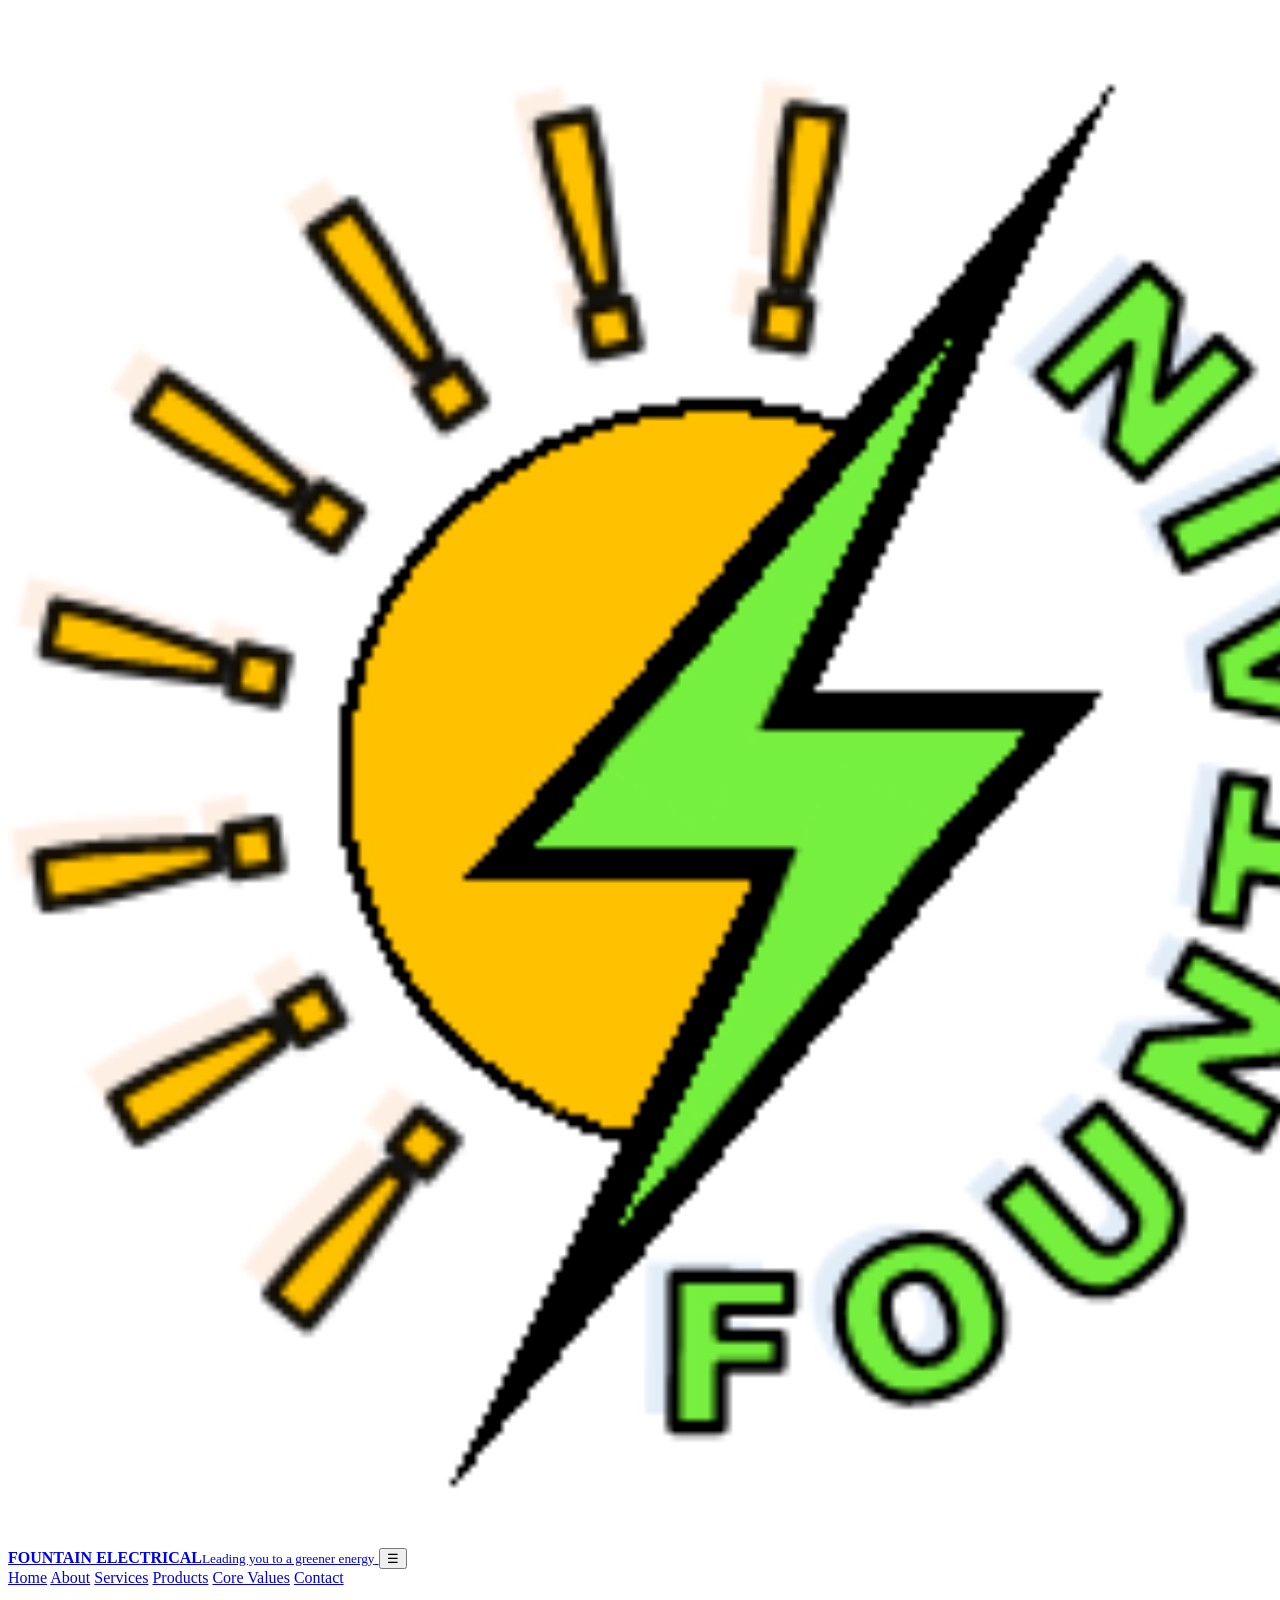
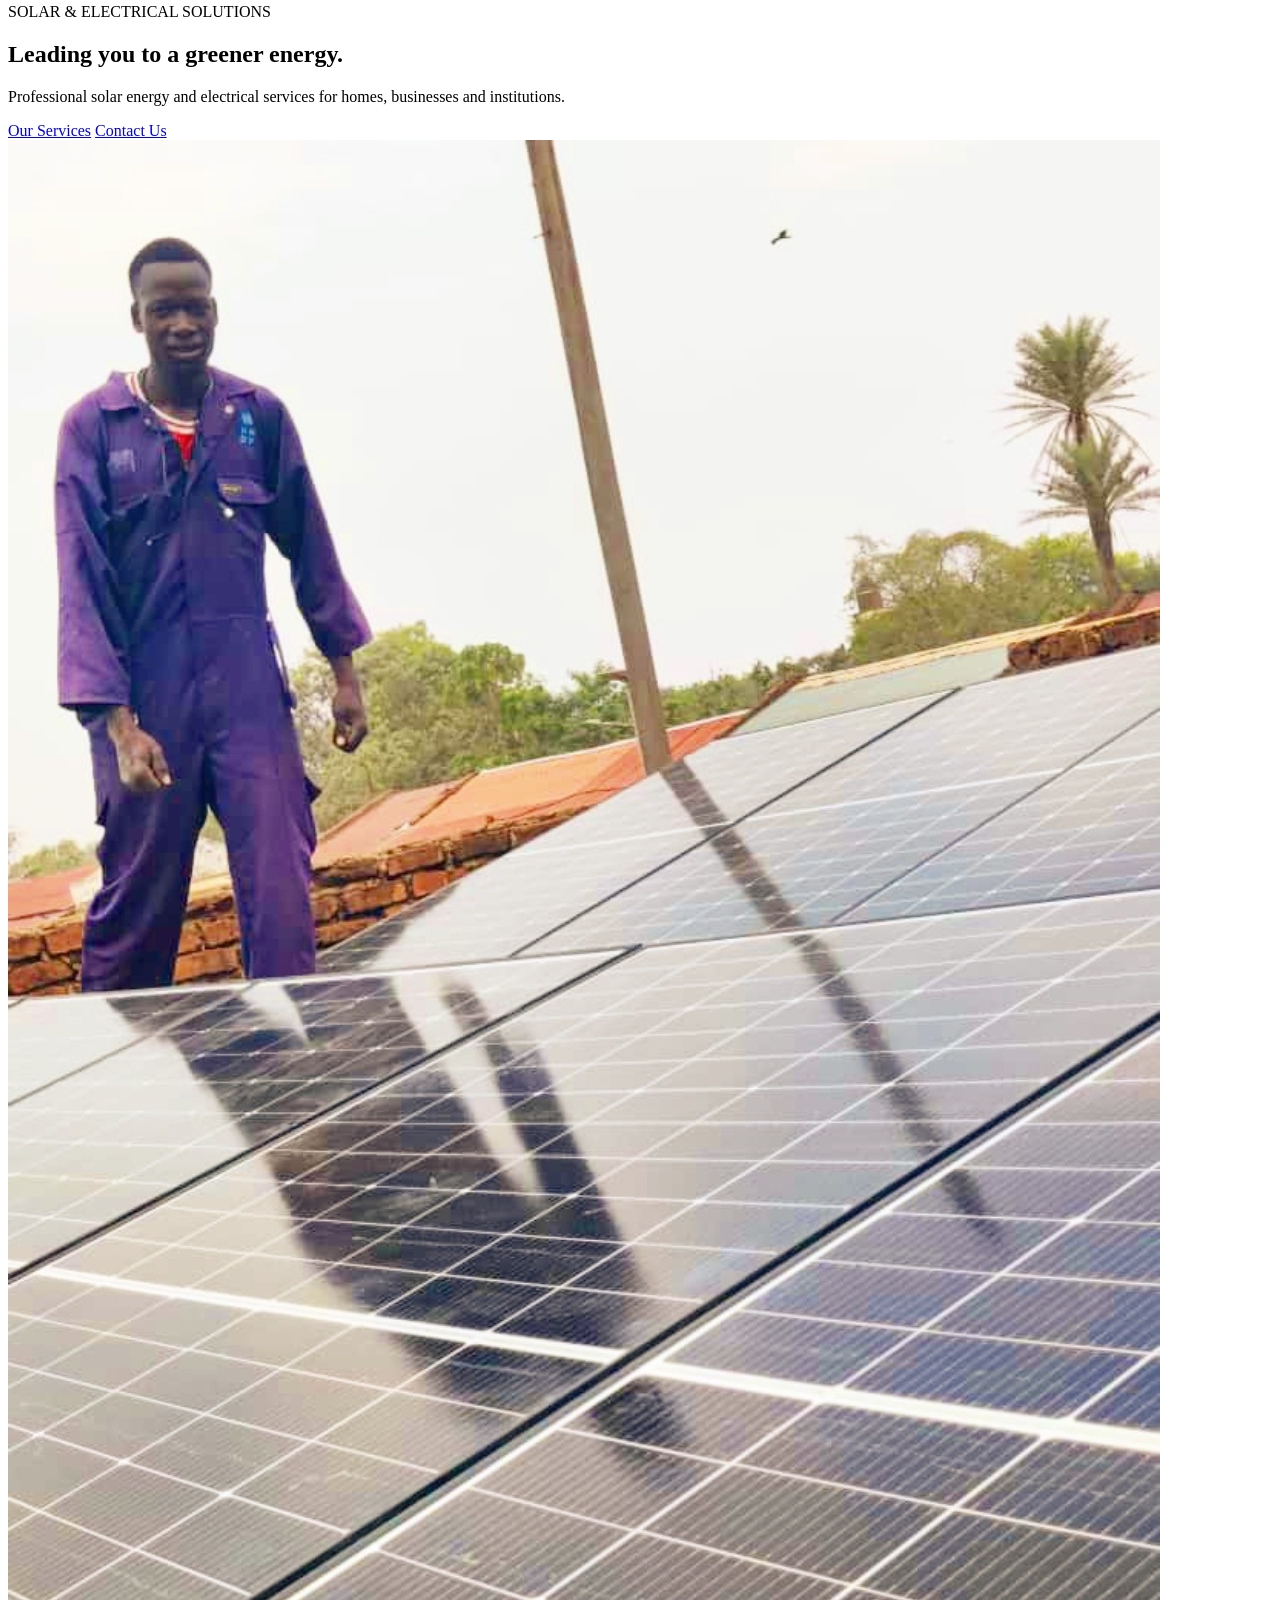
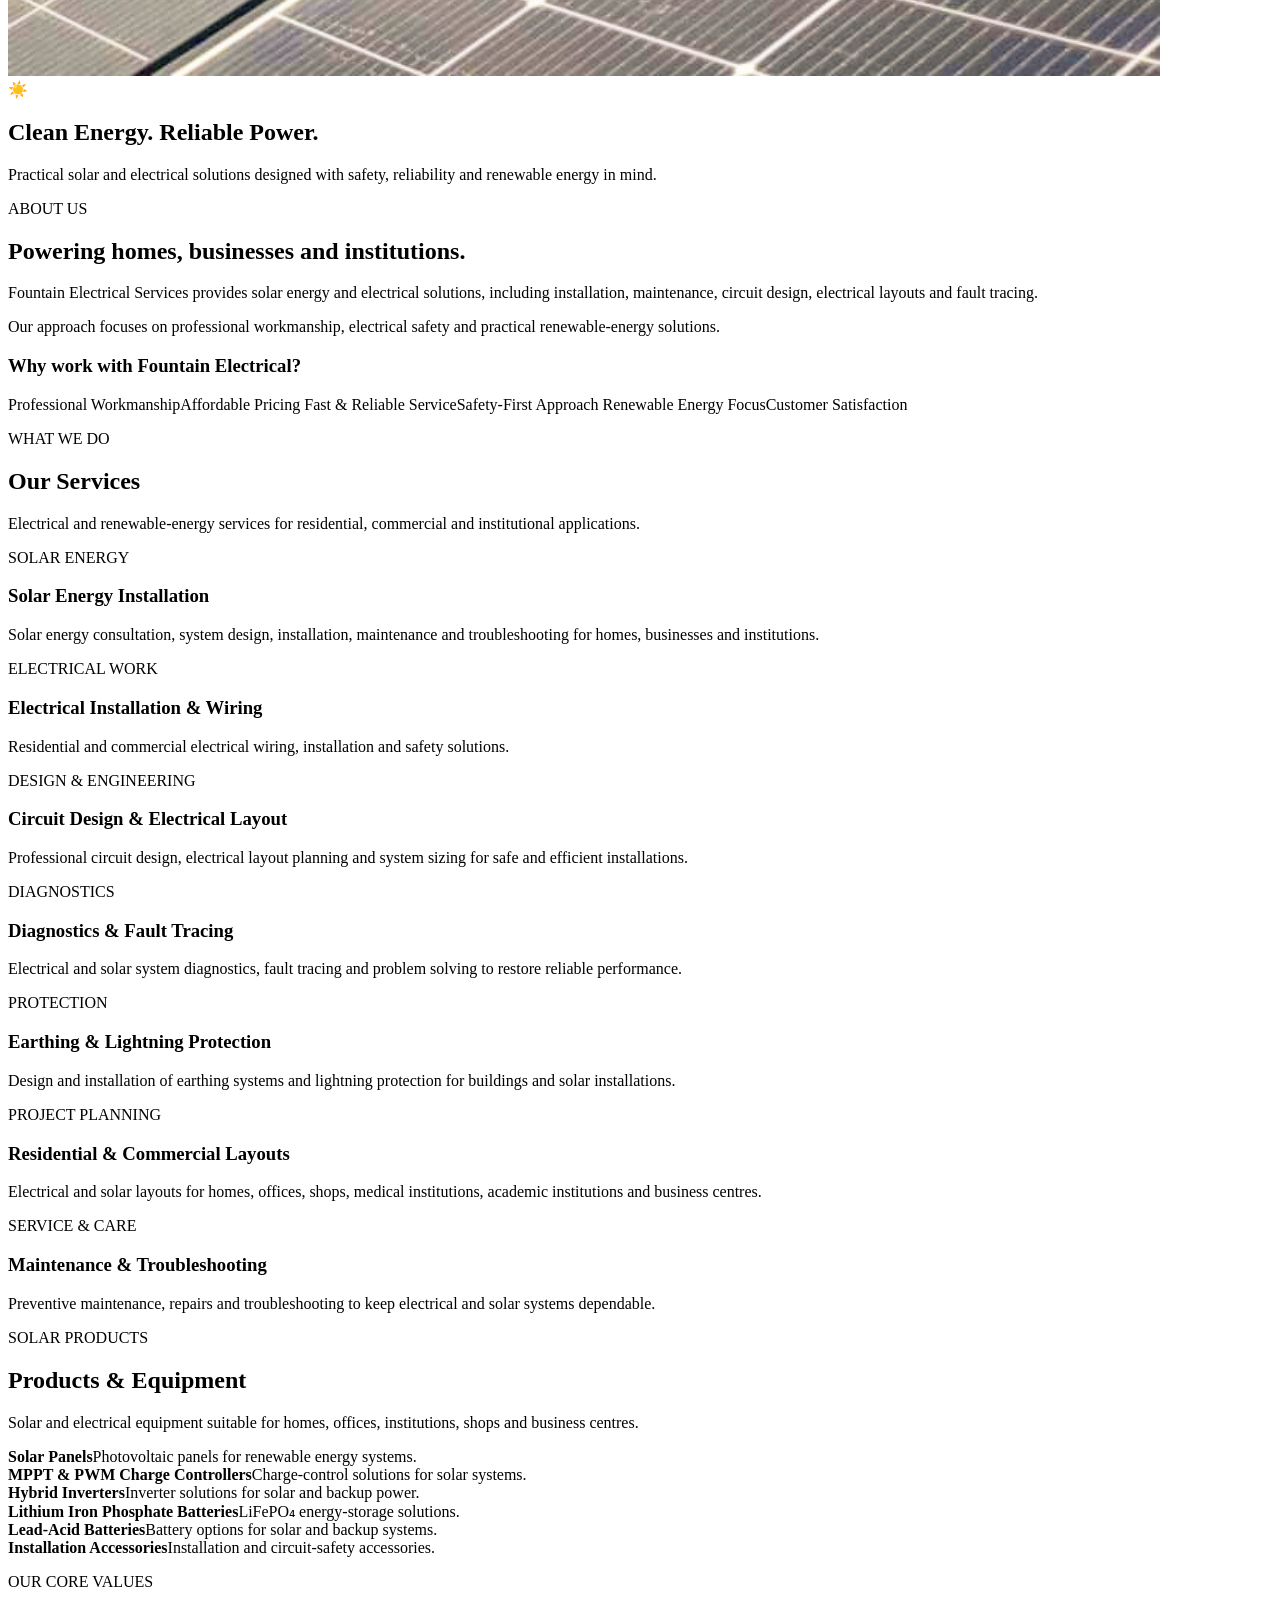
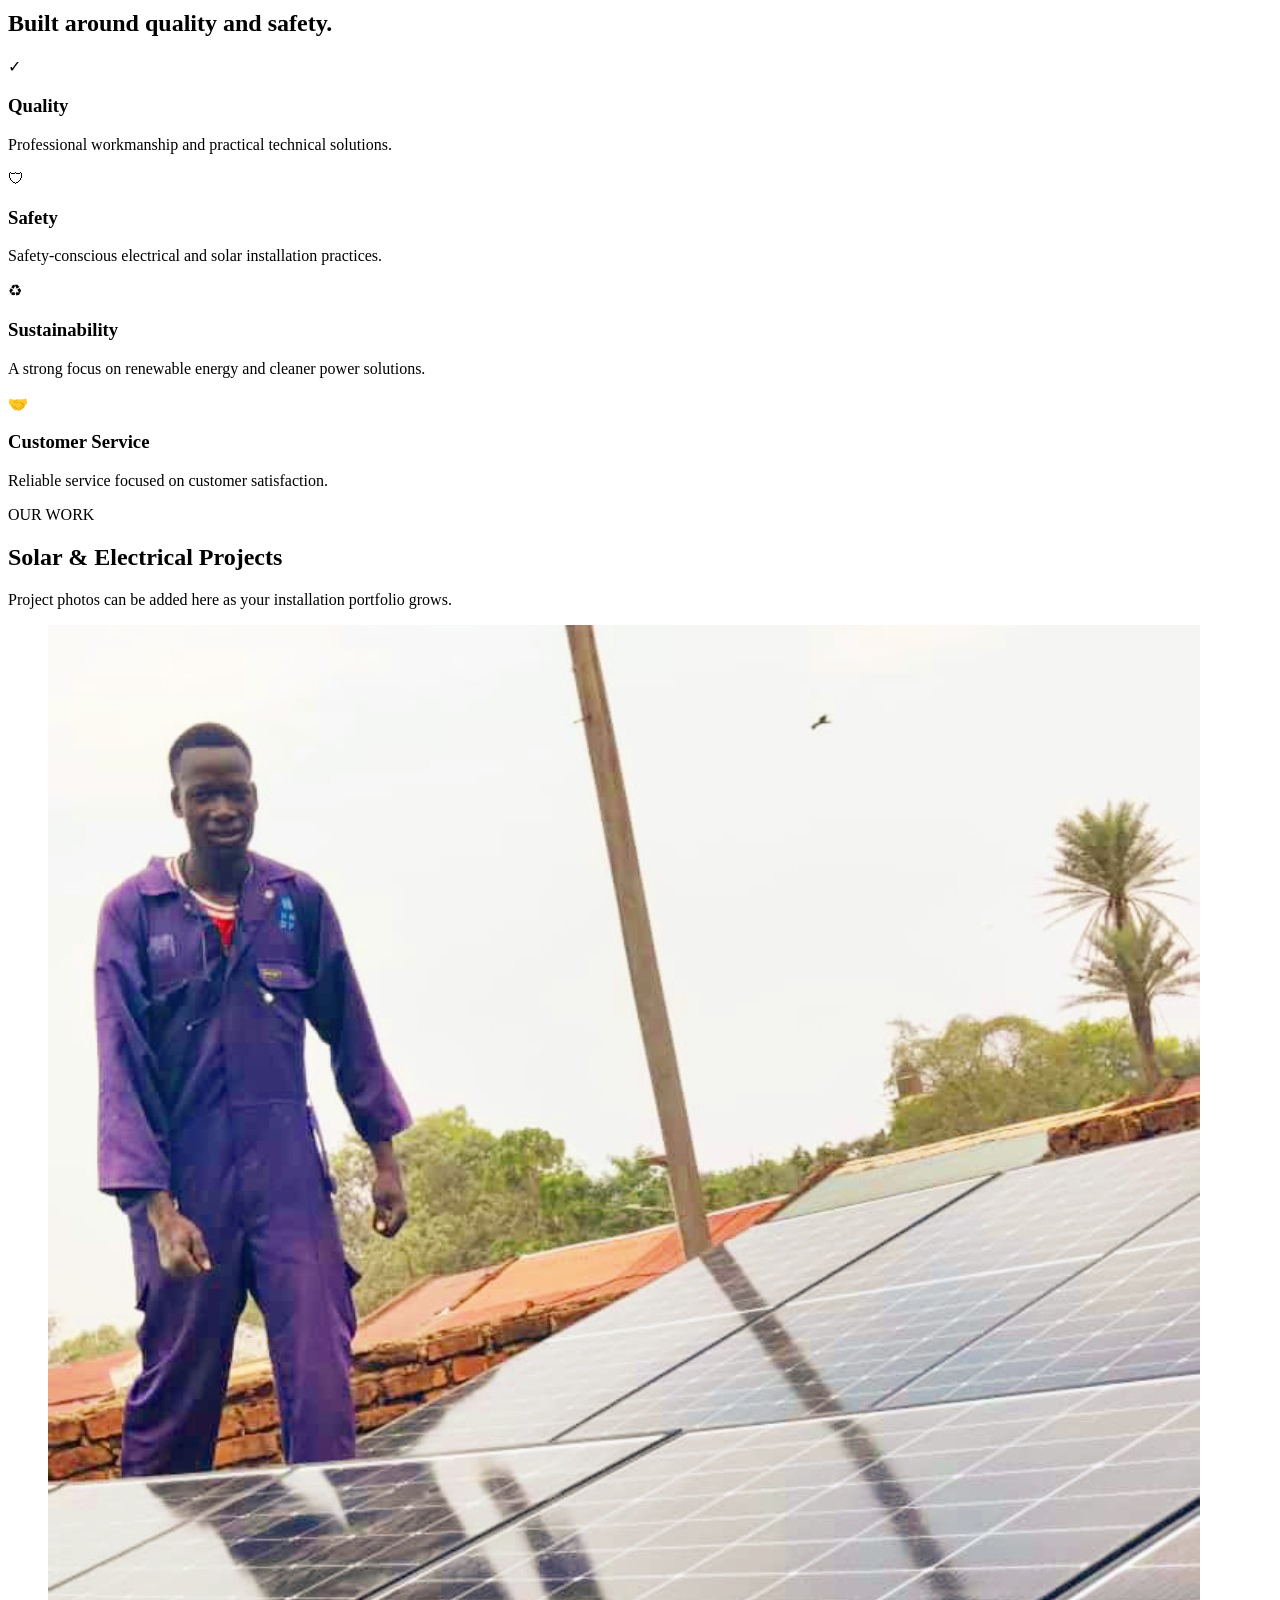
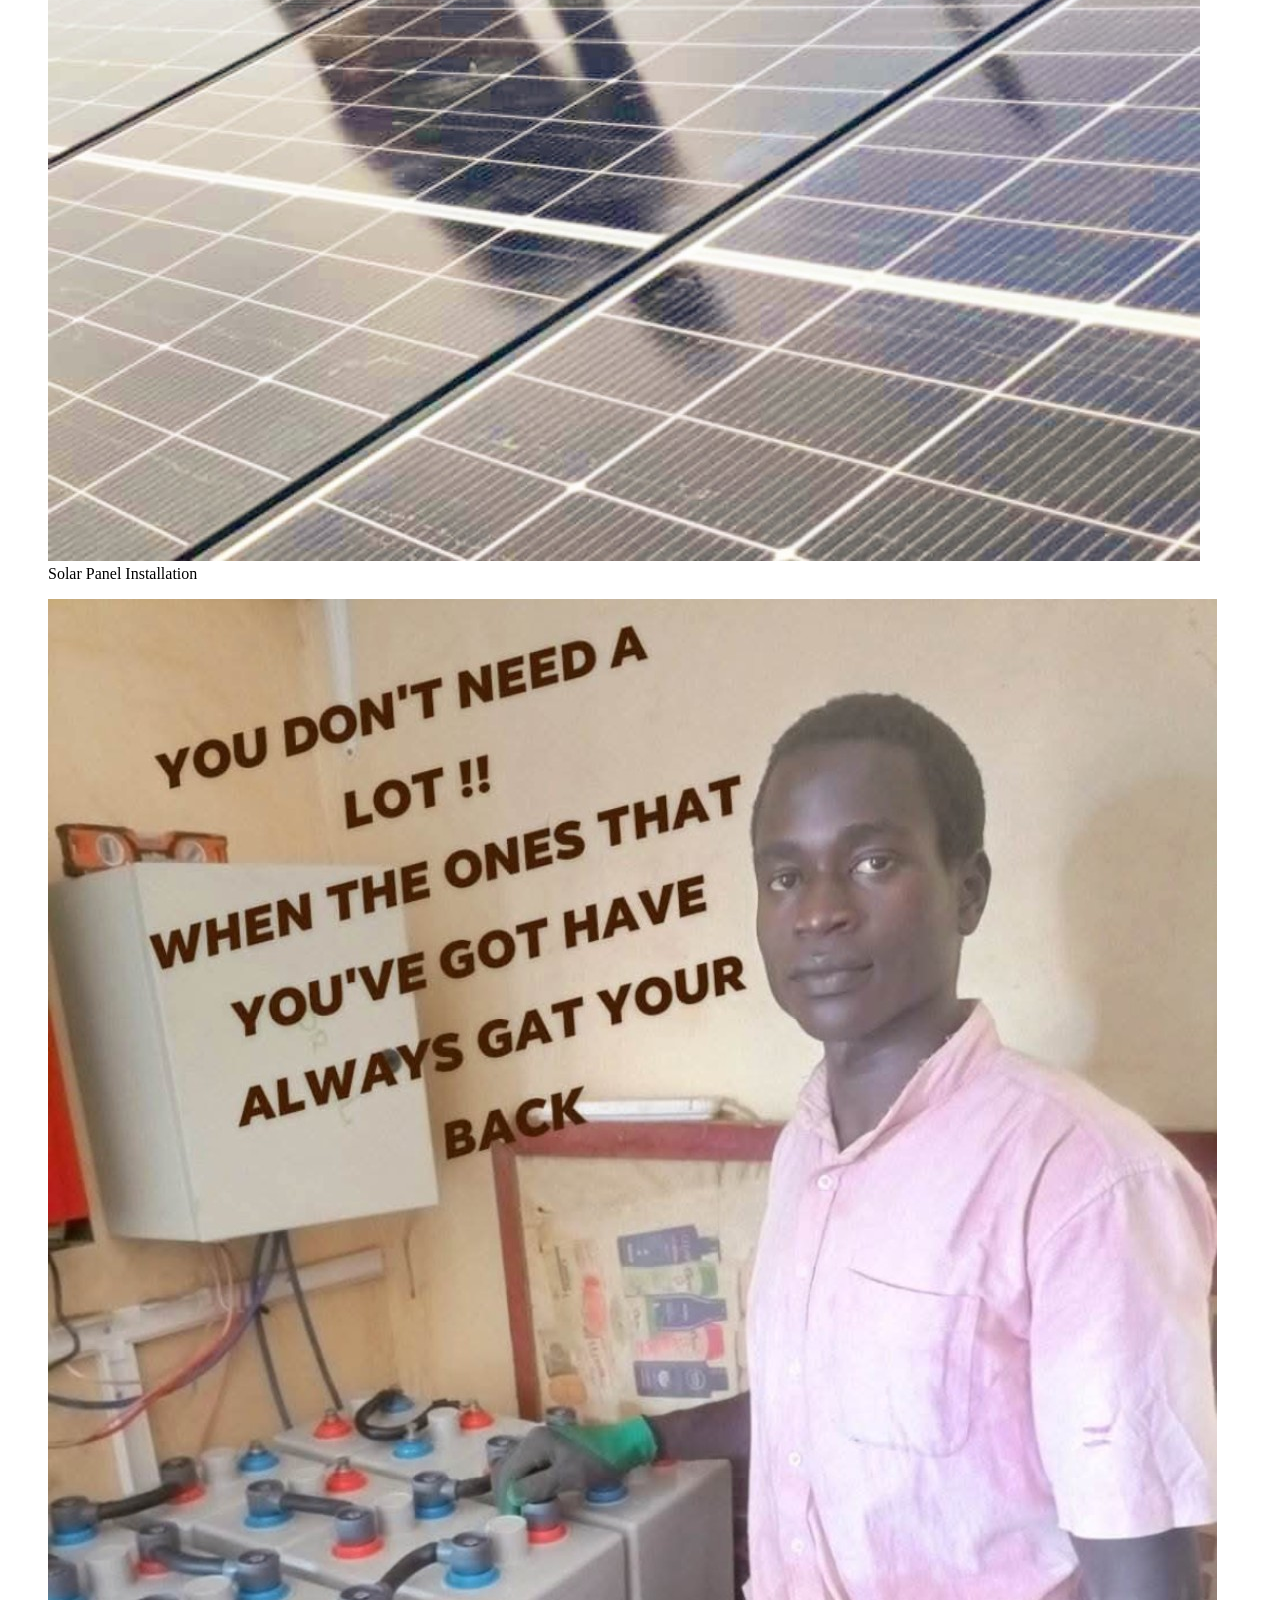
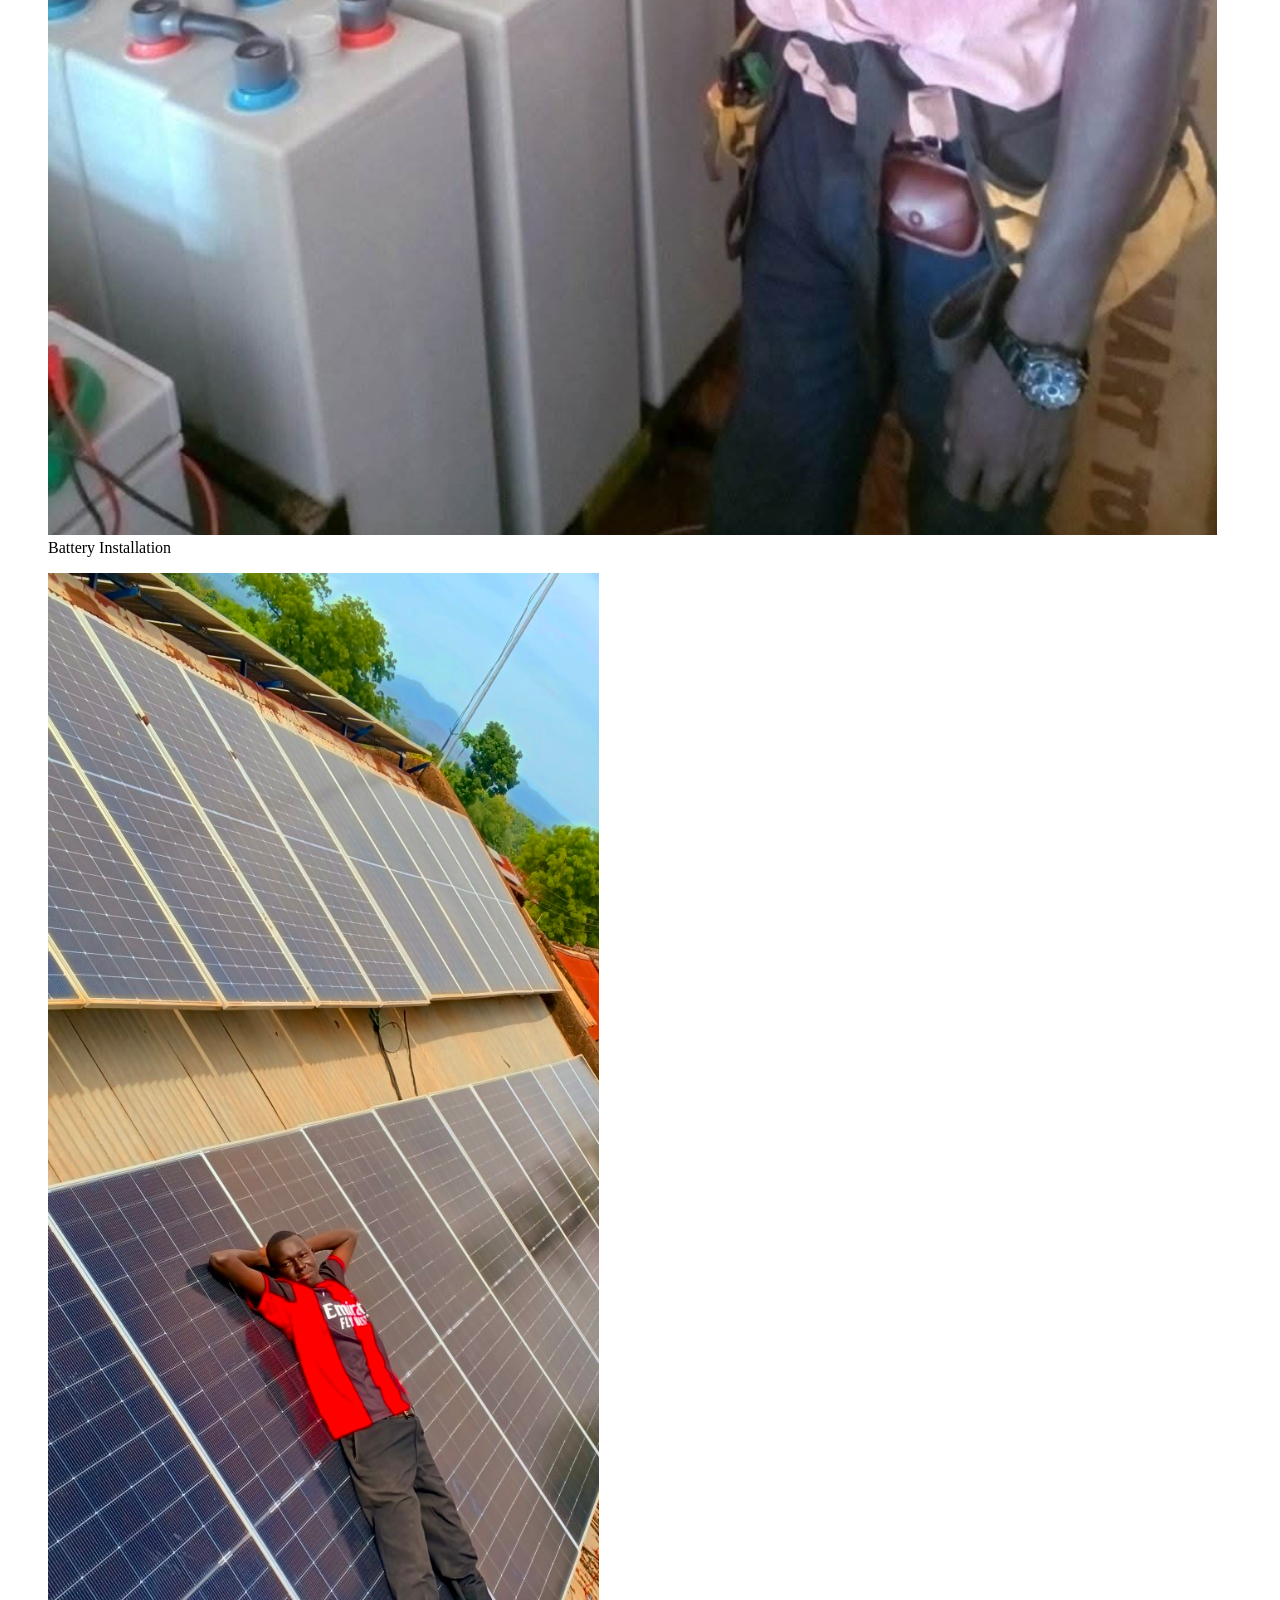
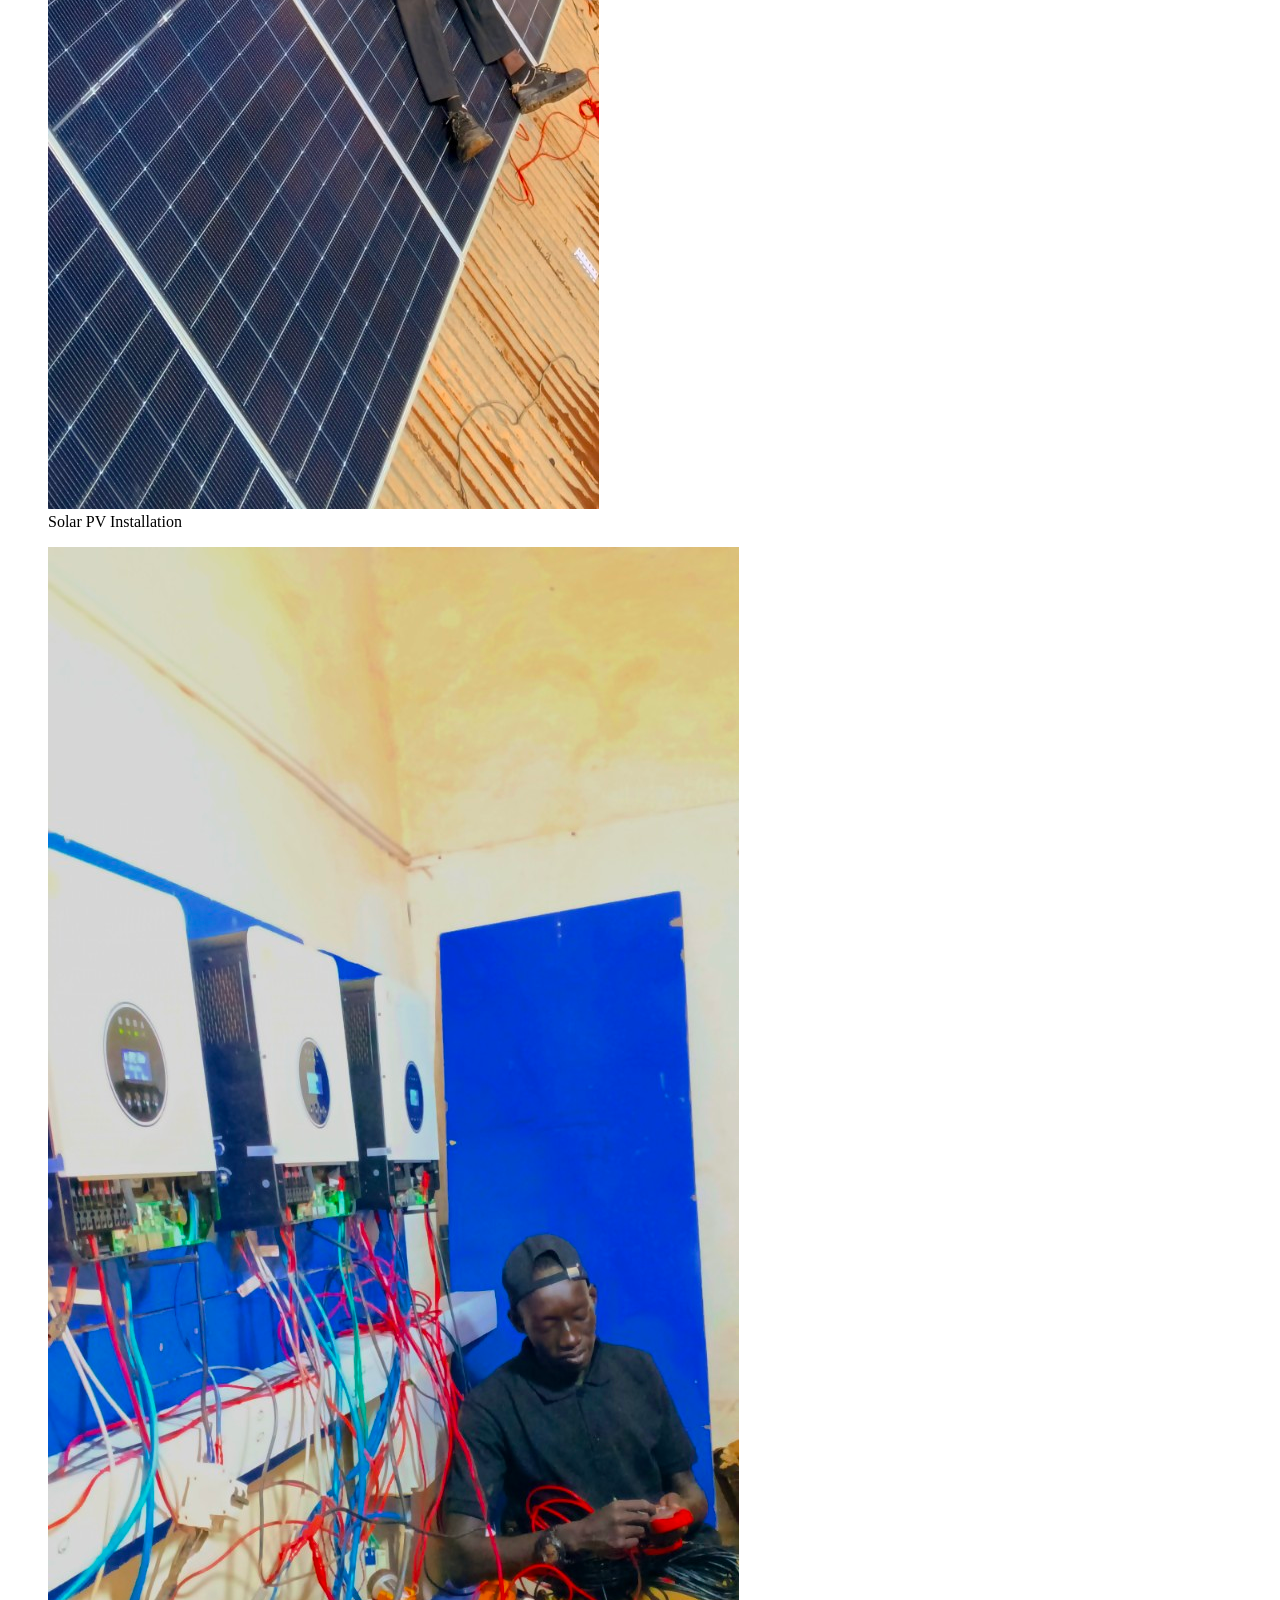
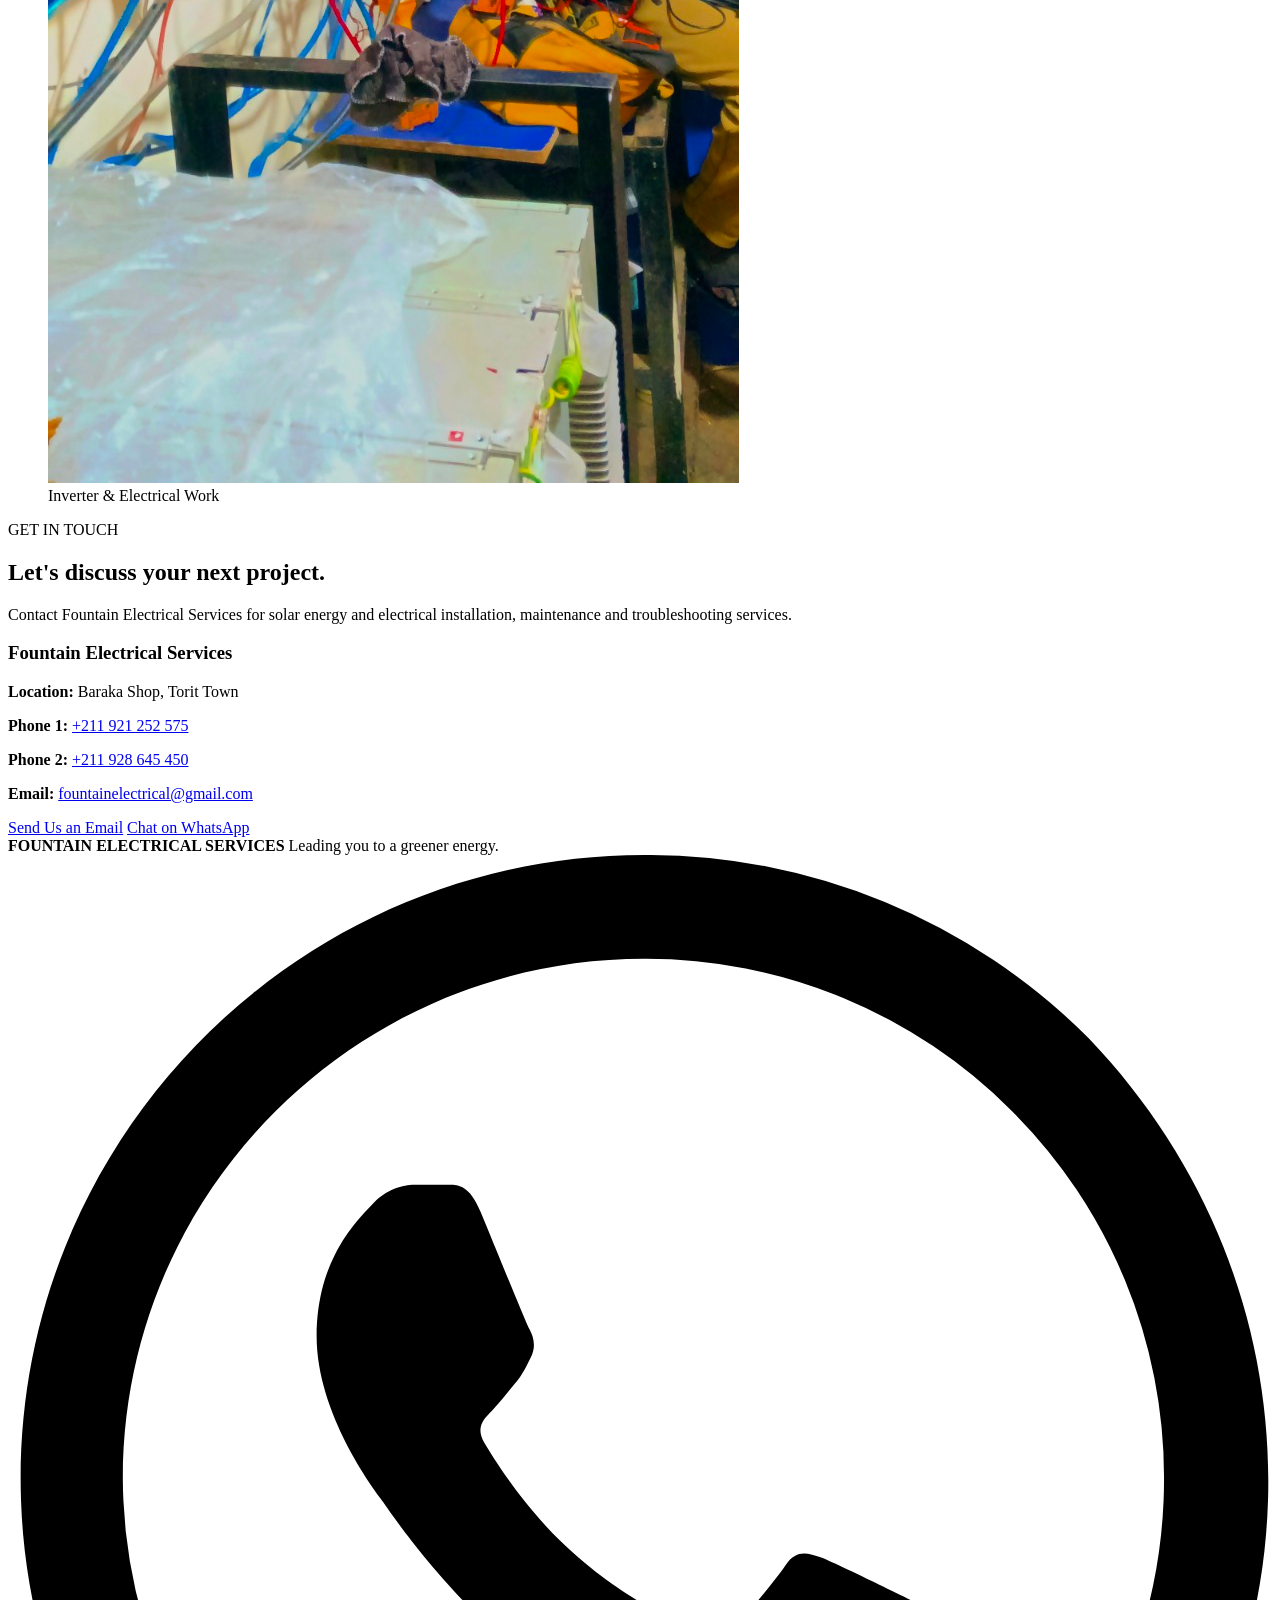
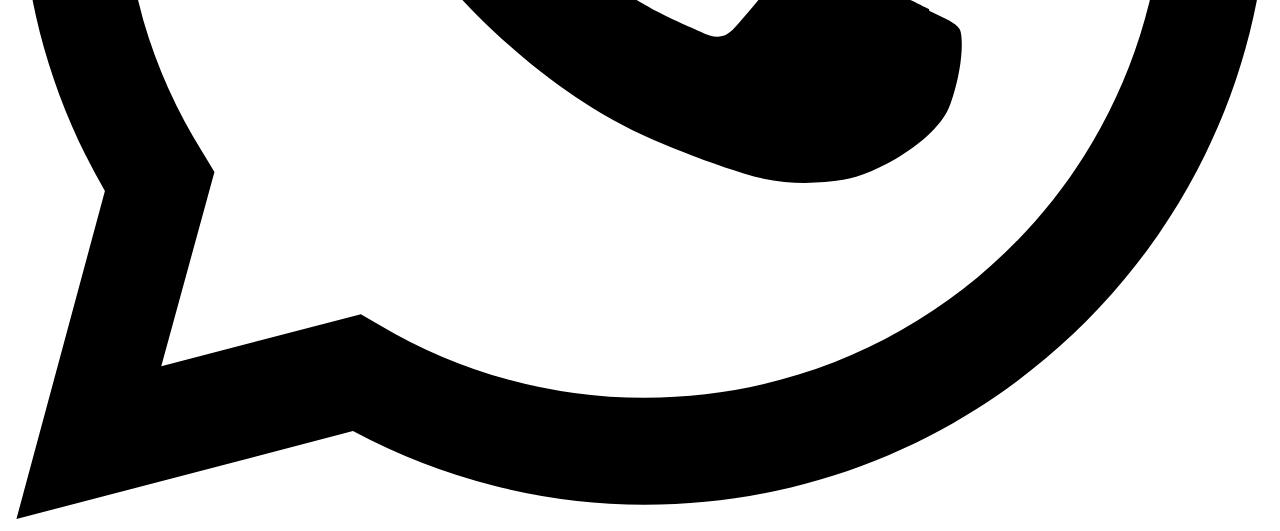
==== commit 03c35eee: "Rename index(2).html to index.html" ====
--- a/index.html
+++ b/index.html
@@ -167,7 +167,8 @@
     <div class="contact-card">
       <h3>Fountain Electrical Services</h3>
       <p><strong>Location:</strong> Baraka Shop, Torit Town</p>
-      <p><strong>Phone:</strong> <a href="tel:+211921252575">+211 921 252 575</a></p>
+      <p><strong>Phone 1:</strong> <a href="tel:+211921252575">+211 921 252 575</a></p>
+      <p><strong>Phone 2:</strong> <a href="tel:+211928645450">+211 928 645 450</a></p>
       <p><strong>Email:</strong> <a href="mailto:fountainelectrical@gmail.com">fountainelectrical@gmail.com</a></p>
       <a class="btn primary full" href="mailto:fountainelectrical@gmail.com">Send Us an Email</a>
       <a class="btn secondary full" href="https://wa.me/211921252575" target="_blank" rel="noopener">Chat on WhatsApp</a>
@@ -198,6 +199,8 @@
 });
 </script>
 
-<a class="whatsapp-float" href="https://wa.me/211921252575" target="_blank" rel="noopener" aria-label="Chat on WhatsApp">WA</a>
+<a class="whatsapp-float" href="https://wa.me/211921252575" target="_blank" rel="noopener" aria-label="Chat on WhatsApp">
+  <svg viewBox="0 0 24 24" aria-hidden="true" focusable="false"><path d="M20.52 3.48A11.82 11.82 0 0 0 12.08 0C5.55 0 .24 5.31.24 11.84c0 2.09.55 4.13 1.6 5.93L.16 24l6.39-1.67a11.8 11.8 0 0 0 5.53 1.4h.01c6.53 0 11.84-5.31 11.84-11.84 0-3.16-1.23-6.13-3.41-8.41ZM12.09 21.7h-.01a9.84 9.84 0 0 1-5.02-1.38l-.36-.21-3.79.99 1.01-3.69-.23-.38a9.85 9.85 0 0 1-1.51-5.2C2.18 6.4 6.62 1.97 12.08 1.97a9.8 9.8 0 0 1 6.98 2.89 9.82 9.82 0 0 1 2.89 6.99c0 5.46-4.43 9.85-9.86 9.85Zm5.4-7.38c-.3-.15-1.78-.88-2.05-.98-.28-.1-.48-.15-.68.15-.2.3-.78.98-.96 1.18-.18.2-.35.23-.65.08-.3-.15-1.27-.47-2.42-1.5-.9-.8-1.5-1.78-1.68-2.08-.18-.3-.02-.46.13-.61.13-.13.3-.35.45-.53.15-.18.2-.3.3-.5.1-.2.05-.38-.03-.53-.08-.15-.68-1.63-.93-2.23-.24-.58-.49-.5-.68-.51h-.58c-.2 0-.53.08-.8.38-.28.3-1.05 1.03-1.05 2.5s1.08 2.9 1.23 3.1c.15.2 2.13 3.25 5.16 4.56.72.31 1.28.5 1.72.64.72.23 1.37.2 1.89.12.58-.09 1.78-.73 2.03-1.43.25-.7.25-1.3.18-1.43-.08-.13-.28-.2-.58-.35Z"/></svg>
+</a>
 </body>
 </html>
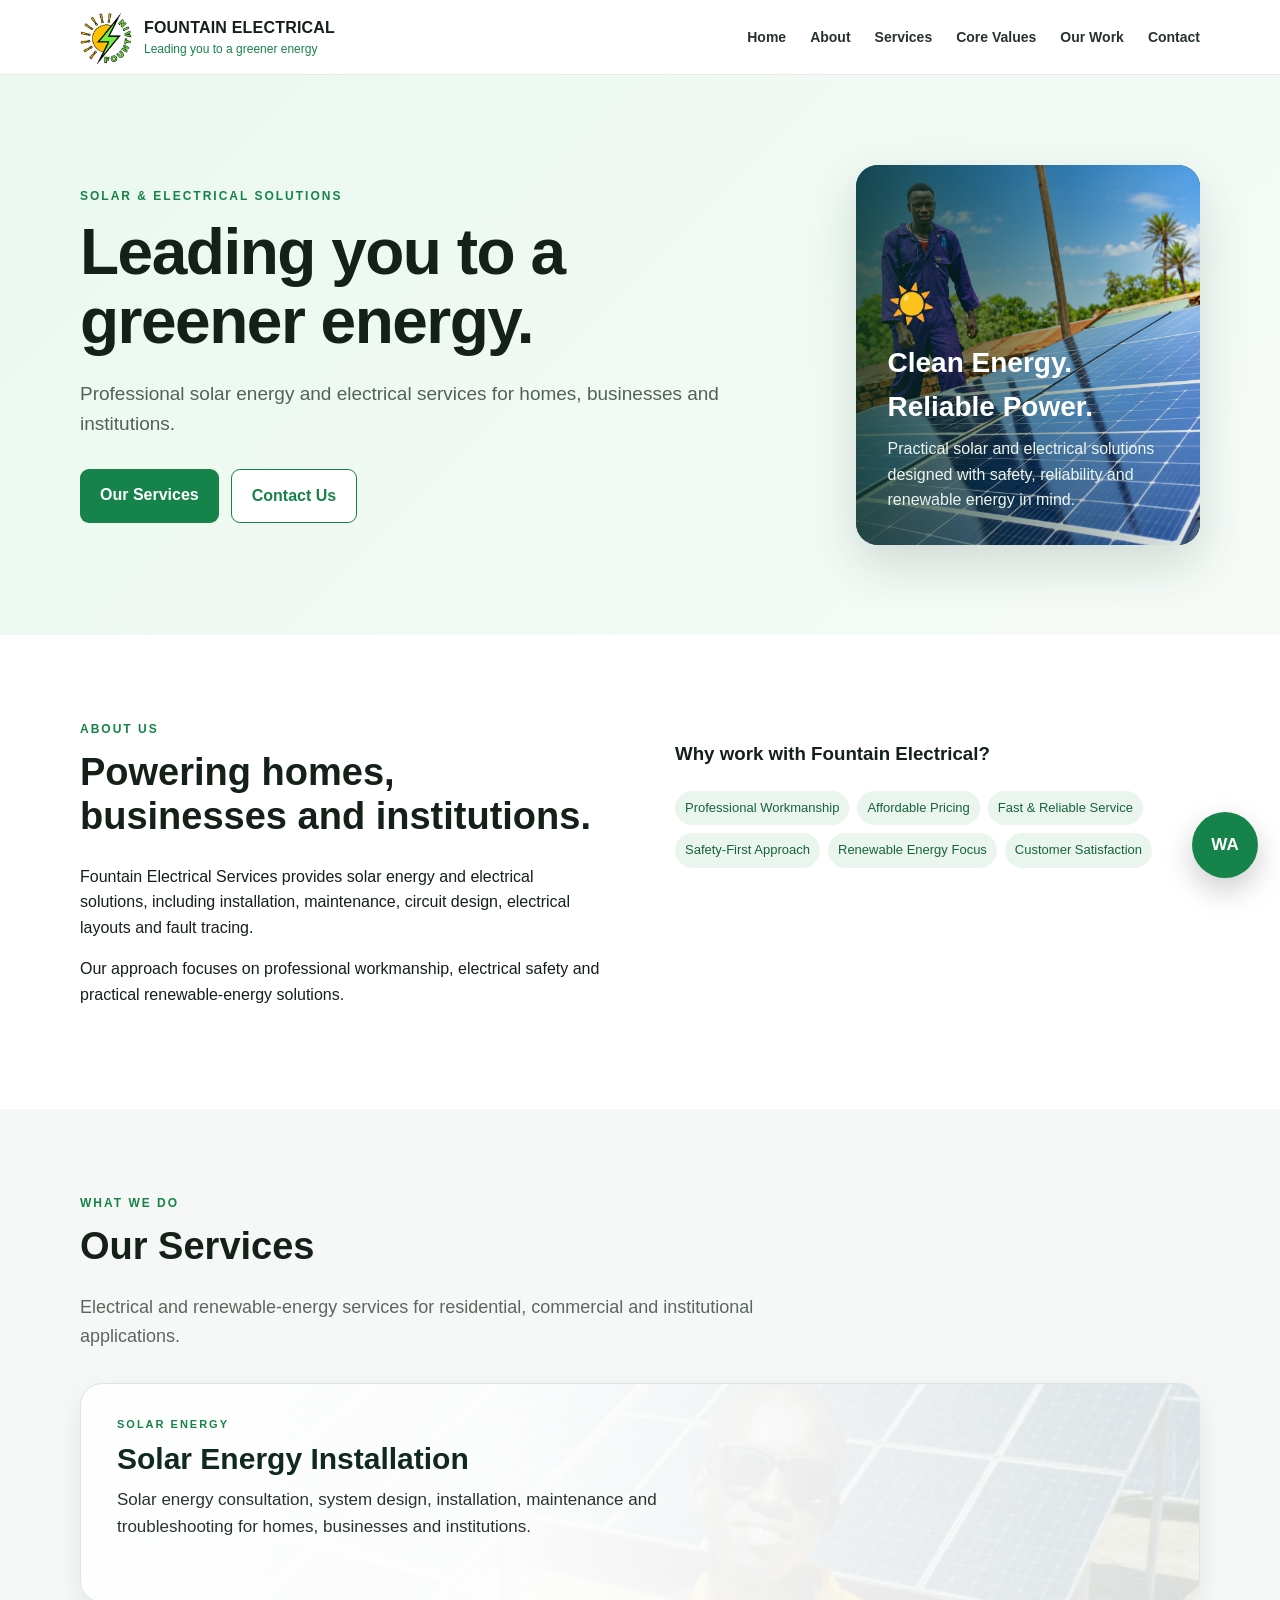
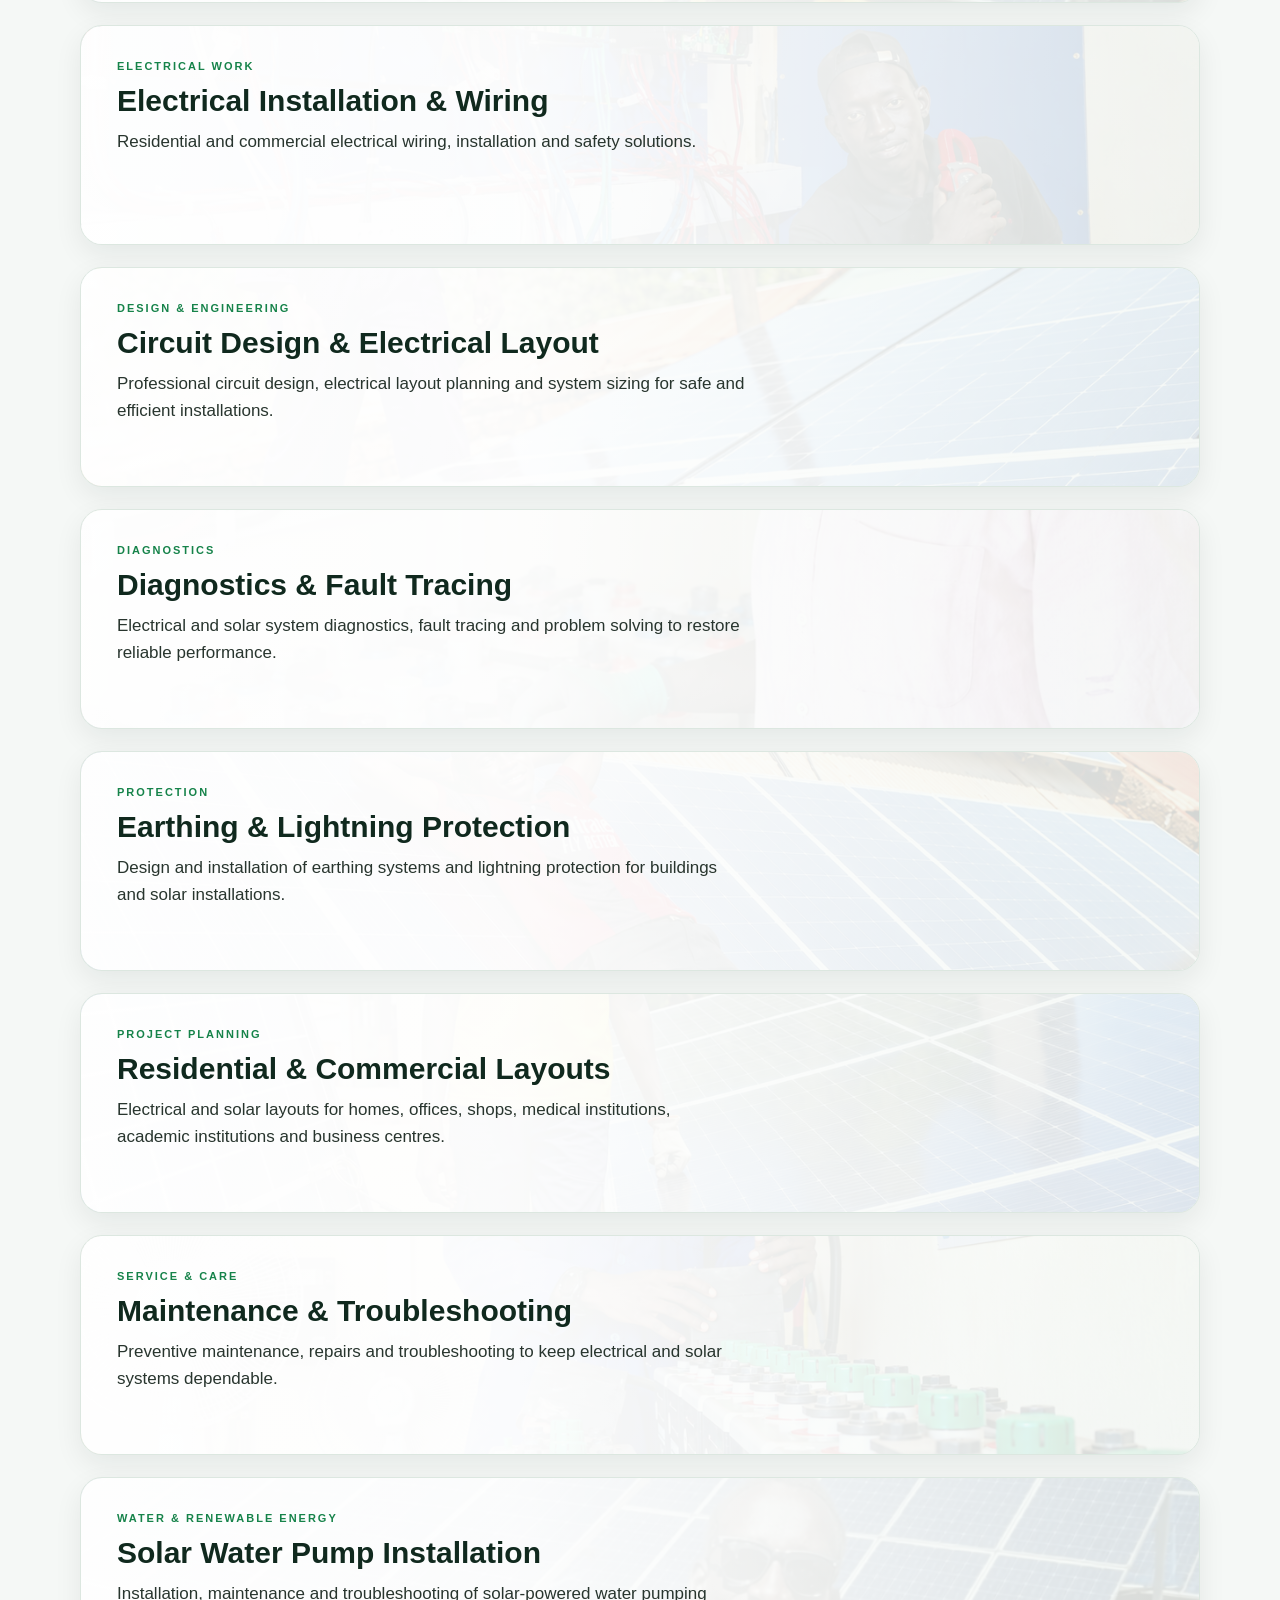
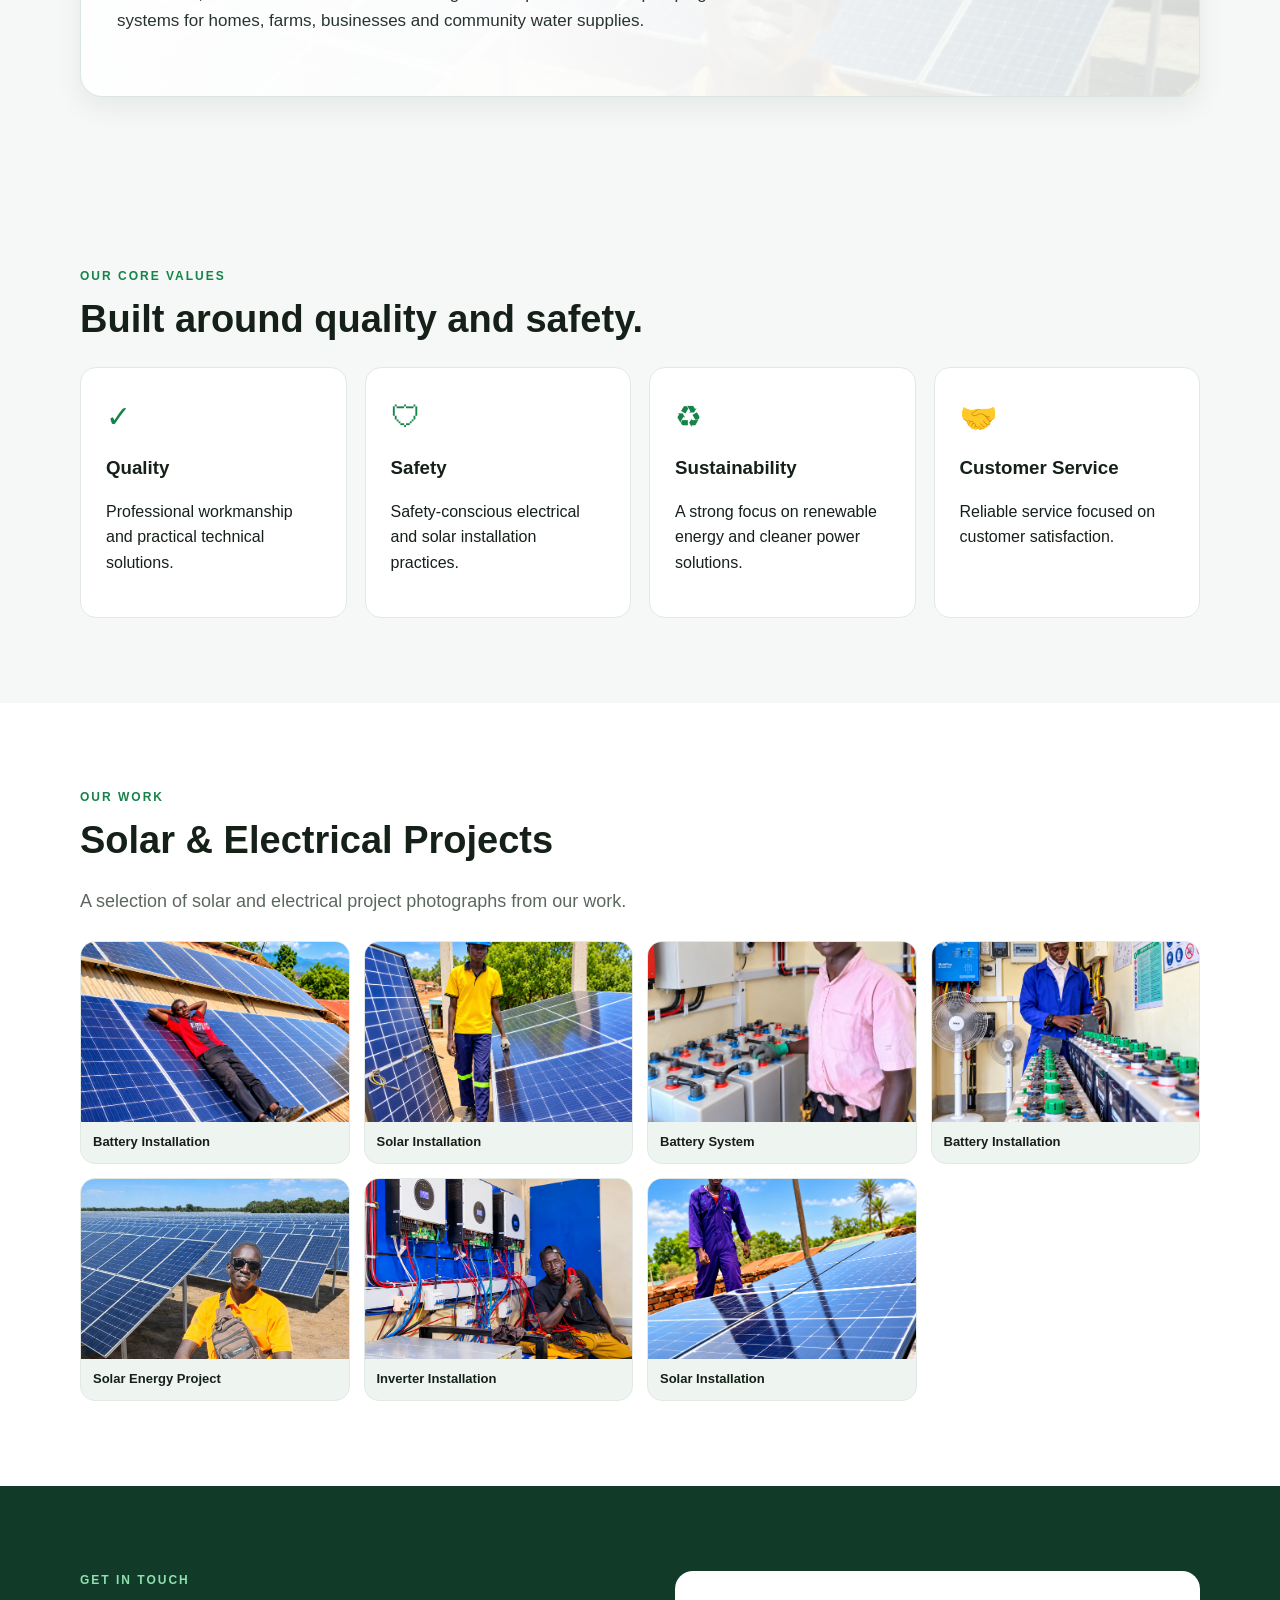
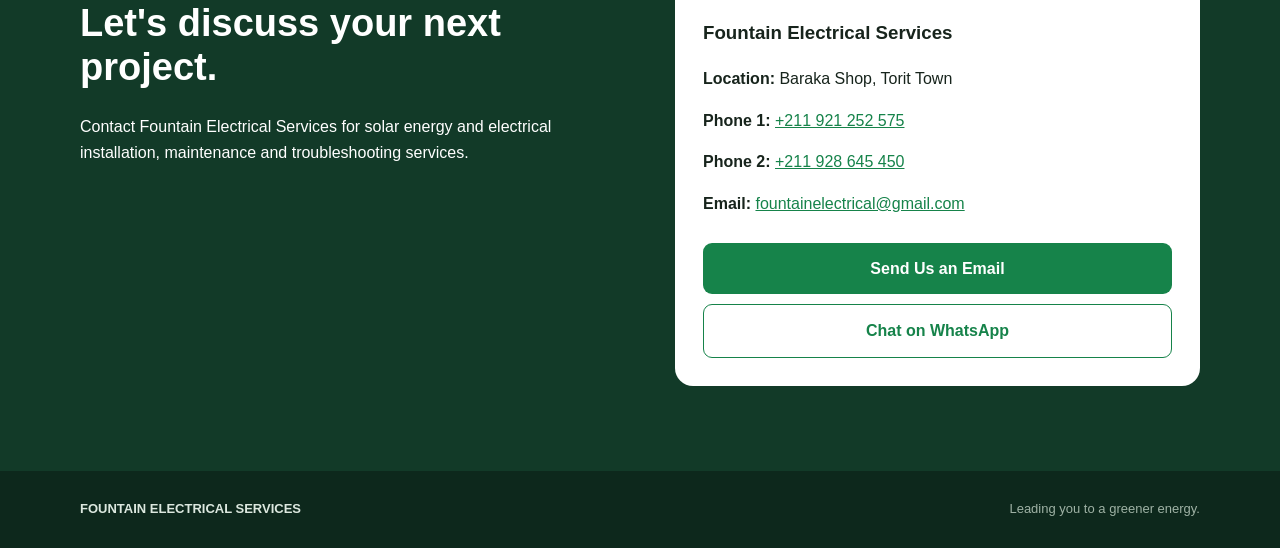
==== commit 8bbb34ae: "Update index.html updated" ====
--- a/index.html
+++ b/index.html
@@ -3,12 +3,11 @@
 <head>
   <meta charset="UTF-8">
   <meta name="viewport" content="width=device-width, initial-scale=1.0">
-  <meta name="description" content="Fountain Electrical Services - Solar energy and electrical solutions.">
+  <meta name="description" content="Fountain Electrical Services provides solar energy, solar water pumping, and electrical services in Torit, South Sudan.">
   <title>Fountain Electrical Services | Leading You to a Greener Energy</title>
   <link rel="stylesheet" href="style.css">
 </head>
 <body>
-
 <header class="site-header">
   <div class="container nav">
     <a href="#home" class="brand">
@@ -17,123 +16,82 @@
     </a>
     <button class="menu" aria-label="Open menu" aria-expanded="false">☰</button>
     <nav>
-      <a href="#home">Home</a>
-      <a href="#about">About</a>
-      <a href="#services">Services</a>
-      <a href="#products">Products</a>
-      <a href="#values">Core Values</a>
-      <a href="#contact">Contact</a>
+      <a href="#home">Home</a><a href="#about">About</a><a href="#services">Services</a>
+      <a href="#values">Core Values</a><a href="#work">Our Work</a><a href="#contact">Contact</a>
     </nav>
   </div>
 </header>
-
 <main>
 <section class="hero" id="home">
   <div class="container hero-grid">
     <div>
-      <p class="eyebrow">SOLAR & ELECTRICAL SOLUTIONS</p>
+      <p class="eyebrow">SOLAR &amp; ELECTRICAL SOLUTIONS</p>
       <h1>Leading you to a greener energy.</h1>
       <p class="lead">Professional solar energy and electrical services for homes, businesses and institutions.</p>
-      <div class="actions">
-        <a href="#services" class="btn primary">Our Services</a>
-        <a href="#contact" class="btn secondary">Contact Us</a>
-      </div>
+      <div class="actions"><a href="#services" class="btn primary">Our Services</a><a href="#contact" class="btn secondary">Contact Us</a></div>
     </div>
     <div class="hero-card hero-photo">
-      <img src="fountain-assets/solar-installation-1.jpg" alt="Fountain Electrical solar panel installation">
-      <div class="hero-photo-caption">
-        <div class="sun">☀️</div>
-        <h2>Clean Energy. Reliable Power.</h2>
+      <img src="fountain-assets/Regan%20solar.png" alt="Solar installation project by Fountain Electrical Services">
+      <div class="hero-photo-caption"><div class="sun">☀️</div><h2>Clean Energy. Reliable Power.</h2>
         <p>Practical solar and electrical solutions designed with safety, reliability and renewable energy in mind.</p>
       </div>
     </div>
   </div>
 </section>
-
 <section class="section" id="about">
   <div class="container two-col">
-    <div>
-      <p class="eyebrow">ABOUT US</p>
-      <h2>Powering homes, businesses and institutions.</h2>
+    <div><p class="eyebrow">ABOUT US</p><h2>Powering homes, businesses and institutions.</h2>
       <p>Fountain Electrical Services provides solar energy and electrical solutions, including installation, maintenance, circuit design, electrical layouts and fault tracing.</p>
       <p>Our approach focuses on professional workmanship, electrical safety and practical renewable-energy solutions.</p>
     </div>
-    <div>
-      <h3>Why work with Fountain Electrical?</h3>
-      <div class="values">
-        <span>Professional Workmanship</span><span>Affordable Pricing</span>
-        <span>Fast & Reliable Service</span><span>Safety-First Approach</span>
-        <span>Renewable Energy Focus</span><span>Customer Satisfaction</span>
-      </div>
-    </div>
+    <div><h3>Why work with Fountain Electrical?</h3><div class="values">
+      <span>Professional Workmanship</span><span>Affordable Pricing</span><span>Fast &amp; Reliable Service</span>
+      <span>Safety-First Approach</span><span>Renewable Energy Focus</span><span>Customer Satisfaction</span>
+    </div></div>
   </div>
 </section>
-
 <section class="section alt" id="services">
   <div class="container">
-    <p class="eyebrow">WHAT WE DO</p>
-    <h2>Our Services</h2>
+    <p class="eyebrow">WHAT WE DO</p><h2>Our Services</h2>
     <p class="section-intro">Electrical and renewable-energy services for residential, commercial and institutional applications.</p>
     <div class="service-list service-watermarked-list">
-      <article class="service-card" style="--service-image: url('fountain-assets/solar-installation-1.jpg'); --image-position: center center;">
-        <div class="service-photo" aria-hidden="true"></div>
-        <div class="service-overlay" aria-hidden="true"></div>
+      <article class="service-card" style="--service-image: url('fountain-assets/Otuba%20Solar.png'); --image-position: center center;">
+        <div class="service-photo" aria-hidden="true"></div><div class="service-overlay" aria-hidden="true"></div>
         <div class="service-content"><p class="service-kicker">SOLAR ENERGY</p><h3>Solar Energy Installation</h3><p>Solar energy consultation, system design, installation, maintenance and troubleshooting for homes, businesses and institutions.</p></div>
       </article>
-      <article class="service-card" style="--service-image: url('fountain-assets/inverter-installation.jpg'); --image-position: center 45%;">
-        <div class="service-photo" aria-hidden="true"></div>
-        <div class="service-overlay" aria-hidden="true"></div>
+      <article class="service-card" style="--service-image: url('fountain-assets/Otuba%20inverter.png'); --image-position: center center;">
+        <div class="service-photo" aria-hidden="true"></div><div class="service-overlay" aria-hidden="true"></div>
         <div class="service-content"><p class="service-kicker">ELECTRICAL WORK</p><h3>Electrical Installation &amp; Wiring</h3><p>Residential and commercial electrical wiring, installation and safety solutions.</p></div>
       </article>
-      <article class="service-card" style="--service-image: url('fountain-assets/solar-panels-2.jpg'); --image-position: center 42%;">
-        <div class="service-photo" aria-hidden="true"></div>
-        <div class="service-overlay" aria-hidden="true"></div>
+      <article class="service-card" style="--service-image: url('fountain-assets/Regan%20solar.png'); --image-position: center center;">
+        <div class="service-photo" aria-hidden="true"></div><div class="service-overlay" aria-hidden="true"></div>
         <div class="service-content"><p class="service-kicker">DESIGN &amp; ENGINEERING</p><h3>Circuit Design &amp; Electrical Layout</h3><p>Professional circuit design, electrical layout planning and system sizing for safe and efficient installations.</p></div>
       </article>
-      <article class="service-card" style="--service-image: url('fountain-assets/inverter-installation.jpg'); --image-position: 68% center;">
-        <div class="service-photo" aria-hidden="true"></div>
-        <div class="service-overlay" aria-hidden="true"></div>
+      <article class="service-card" style="--service-image: url('fountain-assets/Oscar%20Battery.png'); --image-position: center center;">
+        <div class="service-photo" aria-hidden="true"></div><div class="service-overlay" aria-hidden="true"></div>
         <div class="service-content"><p class="service-kicker">DIAGNOSTICS</p><h3>Diagnostics &amp; Fault Tracing</h3><p>Electrical and solar system diagnostics, fault tracing and problem solving to restore reliable performance.</p></div>
       </article>
-      <article class="service-card" style="--service-image: url('fountain-assets/battery-installation.jpg'); --image-position: center 48%;">
-        <div class="service-photo" aria-hidden="true"></div>
-        <div class="service-overlay" aria-hidden="true"></div>
+      <article class="service-card" style="--service-image: url('fountain-assets/Ohide%20Battery.png'); --image-position: center center;">
+        <div class="service-photo" aria-hidden="true"></div><div class="service-overlay" aria-hidden="true"></div>
         <div class="service-content"><p class="service-kicker">PROTECTION</p><h3>Earthing &amp; Lightning Protection</h3><p>Design and installation of earthing systems and lightning protection for buildings and solar installations.</p></div>
       </article>
-      <article class="service-card" style="--service-image: url('fountain-assets/solar-installation-1.jpg'); --image-position: 58% center;">
-        <div class="service-photo" aria-hidden="true"></div>
-        <div class="service-overlay" aria-hidden="true"></div>
+      <article class="service-card" style="--service-image: url('fountain-assets/Ohide%20Solar.png'); --image-position: center center;">
+        <div class="service-photo" aria-hidden="true"></div><div class="service-overlay" aria-hidden="true"></div>
         <div class="service-content"><p class="service-kicker">PROJECT PLANNING</p><h3>Residential &amp; Commercial Layouts</h3><p>Electrical and solar layouts for homes, offices, shops, medical institutions, academic institutions and business centres.</p></div>
       </article>
-      <article class="service-card" style="--service-image: url('fountain-assets/battery-installation.jpg'); --image-position: 42% center;">
-        <div class="service-photo" aria-hidden="true"></div>
-        <div class="service-overlay" aria-hidden="true"></div>
+      <article class="service-card" style="--service-image: url('fountain-assets/Otuba%20Battery.png'); --image-position: center center;">
+        <div class="service-photo" aria-hidden="true"></div><div class="service-overlay" aria-hidden="true"></div>
         <div class="service-content"><p class="service-kicker">SERVICE &amp; CARE</p><h3>Maintenance &amp; Troubleshooting</h3><p>Preventive maintenance, repairs and troubleshooting to keep electrical and solar systems dependable.</p></div>
+      </article>
+      <article class="service-card" style="--service-image: url('fountain-assets/Otuba%20Solar.png'); --image-position: center center;">
+        <div class="service-photo" aria-hidden="true"></div><div class="service-overlay" aria-hidden="true"></div>
+        <div class="service-content"><p class="service-kicker">WATER &amp; RENEWABLE ENERGY</p><h3>Solar Water Pump Installation</h3><p>Installation, maintenance and troubleshooting of solar-powered water pumping systems for homes, farms, businesses and community water supplies.</p></div>
       </article>
     </div>
   </div>
 </section>
-
-<section class="section" id="products">
-  <div class="container">
-    <p class="eyebrow">SOLAR PRODUCTS</p>
-    <h2>Products & Equipment</h2>
-    <p class="section-intro">Solar and electrical equipment suitable for homes, offices, institutions, shops and business centres.</p>
-    <div class="product-list">
-      <div><strong>Solar Panels</strong><span>Photovoltaic panels for renewable energy systems.</span></div>
-      <div><strong>MPPT & PWM Charge Controllers</strong><span>Charge-control solutions for solar systems.</span></div>
-      <div><strong>Hybrid Inverters</strong><span>Inverter solutions for solar and backup power.</span></div>
-      <div><strong>Lithium Iron Phosphate Batteries</strong><span>LiFePO₄ energy-storage solutions.</span></div>
-      <div><strong>Lead-Acid Batteries</strong><span>Battery options for solar and backup systems.</span></div>
-      <div><strong>Installation Accessories</strong><span>Installation and circuit-safety accessories.</span></div>
-    </div>
-  </div>
-</section>
-
 <section class="section alt" id="values">
-  <div class="container">
-    <p class="eyebrow">OUR CORE VALUES</p>
-    <h2>Built around quality and safety.</h2>
+  <div class="container"><p class="eyebrow">OUR CORE VALUES</p><h2>Built around quality and safety.</h2>
     <div class="cards">
       <article><div class="icon">✓</div><h3>Quality</h3><p>Professional workmanship and practical technical solutions.</p></article>
       <article><div class="icon">🛡</div><h3>Safety</h3><p>Safety-conscious electrical and solar installation practices.</p></article>
@@ -142,30 +100,26 @@
     </div>
   </div>
 </section>
-
-<section class="section">
-  <div class="container">
-    <p class="eyebrow">OUR WORK</p>
-    <h2>Solar & Electrical Projects</h2>
-    <p class="section-intro">Project photos can be added here as your installation portfolio grows.</p>
+<section class="section" id="work">
+  <div class="container"><p class="eyebrow">OUR WORK</p><h2>Solar &amp; Electrical Projects</h2>
+    <p class="section-intro">A selection of solar and electrical project photographs from our work.</p>
     <div class="gallery">
-      <figure><img src="fountain-assets/solar-installation-1.jpg" alt="Fountain Electrical solar panel installation"><figcaption>Solar Panel Installation</figcaption></figure>
-      <figure><img src="fountain-assets/battery-installation.jpg" alt="Fountain Electrical battery installation"><figcaption>Battery Installation</figcaption></figure>
-      <figure><img src="fountain-assets/solar-panels-2.jpg" alt="Solar panels installed on a building"><figcaption>Solar PV Installation</figcaption></figure>
-      <figure><img src="fountain-assets/inverter-installation.jpg" alt="Fountain Electrical inverter installation and wiring"><figcaption>Inverter & Electrical Work</figcaption></figure>
+      <figure><img src="fountain-assets/Ohide%20Battery.png" alt="Battery installation project"><figcaption>Battery Installation</figcaption></figure>
+      <figure><img src="fountain-assets/Ohide%20Solar.png" alt="Solar installation project"><figcaption>Solar Installation</figcaption></figure>
+      <figure><img src="fountain-assets/Oscar%20Battery.png" alt="Battery project"><figcaption>Battery System</figcaption></figure>
+      <figure><img src="fountain-assets/Otuba%20Battery.png" alt="Battery installation project"><figcaption>Battery Installation</figcaption></figure>
+      <figure><img src="fountain-assets/Otuba%20Solar.png" alt="Solar project"><figcaption>Solar Energy Project</figcaption></figure>
+      <figure><img src="fountain-assets/Otuba%20inverter.png" alt="Inverter installation project"><figcaption>Inverter Installation</figcaption></figure>
+      <figure><img src="fountain-assets/Regan%20solar.png" alt="Solar installation project"><figcaption>Solar Installation</figcaption></figure>
     </div>
   </div>
 </section>
-
 <section class="section contact" id="contact">
   <div class="container contact-grid">
-    <div>
-      <p class="eyebrow">GET IN TOUCH</p>
-      <h2>Let's discuss your next project.</h2>
+    <div><p class="eyebrow">GET IN TOUCH</p><h2>Let's discuss your next project.</h2>
       <p>Contact Fountain Electrical Services for solar energy and electrical installation, maintenance and troubleshooting services.</p>
     </div>
-    <div class="contact-card">
-      <h3>Fountain Electrical Services</h3>
+    <div class="contact-card"><h3>Fountain Electrical Services</h3>
       <p><strong>Location:</strong> Baraka Shop, Torit Town</p>
       <p><strong>Phone 1:</strong> <a href="tel:+211921252575">+211 921 252 575</a></p>
       <p><strong>Phone 2:</strong> <a href="tel:+211928645450">+211 928 645 450</a></p>
@@ -176,14 +130,7 @@
   </div>
 </section>
 </main>
-
-<footer>
-  <div class="container footer-inner">
-    <strong>FOUNTAIN ELECTRICAL SERVICES</strong>
-    <span>Leading you to a greener energy.</span>
-  </div>
-</footer>
-
+<footer><div class="container footer-inner"><strong>FOUNTAIN ELECTRICAL SERVICES</strong><span>Leading you to a greener energy.</span></div></footer>
 <script>
 const menuButton = document.querySelector('.menu');
 const nav = document.querySelector('nav');
@@ -198,9 +145,7 @@
   });
 });
 </script>
-
-<a class="whatsapp-float" href="https://wa.me/211921252575" target="_blank" rel="noopener" aria-label="Chat on WhatsApp">
-  <svg viewBox="0 0 24 24" aria-hidden="true" focusable="false"><path d="M20.52 3.48A11.82 11.82 0 0 0 12.08 0C5.55 0 .24 5.31.24 11.84c0 2.09.55 4.13 1.6 5.93L.16 24l6.39-1.67a11.8 11.8 0 0 0 5.53 1.4h.01c6.53 0 11.84-5.31 11.84-11.84 0-3.16-1.23-6.13-3.41-8.41ZM12.09 21.7h-.01a9.84 9.84 0 0 1-5.02-1.38l-.36-.21-3.79.99 1.01-3.69-.23-.38a9.85 9.85 0 0 1-1.51-5.2C2.18 6.4 6.62 1.97 12.08 1.97a9.8 9.8 0 0 1 6.98 2.89 9.82 9.82 0 0 1 2.89 6.99c0 5.46-4.43 9.85-9.86 9.85Zm5.4-7.38c-.3-.15-1.78-.88-2.05-.98-.28-.1-.48-.15-.68.15-.2.3-.78.98-.96 1.18-.18.2-.35.23-.65.08-.3-.15-1.27-.47-2.42-1.5-.9-.8-1.5-1.78-1.68-2.08-.18-.3-.02-.46.13-.61.13-.13.3-.35.45-.53.15-.18.2-.3.3-.5.1-.2.05-.38-.03-.53-.08-.15-.68-1.63-.93-2.23-.24-.58-.49-.5-.68-.51h-.58c-.2 0-.53.08-.8.38-.28.3-1.05 1.03-1.05 2.5s1.08 2.9 1.23 3.1c.15.2 2.13 3.25 5.16 4.56.72.31 1.28.5 1.72.64.72.23 1.37.2 1.89.12.58-.09 1.78-.73 2.03-1.43.25-.7.25-1.3.18-1.43-.08-.13-.28-.2-.58-.35Z"/></svg>
-</a>
+<a class="whatsapp-float" href="https://wa.me/211921252575" target="_blank" rel="noopener" aria-label="Chat on WhatsApp">WA</a>
 </body>
 </html>
+
--- a/style.css
+++ b/style.css
@@ -0,0 +1,66 @@
+*{box-sizing:border-box}
+html{scroll-behavior:smooth;scroll-padding-top:88px}
+body{margin:0;font-family:Inter,Arial,sans-serif;color:#142018;background:#fff;line-height:1.6}
+.container{width:min(1120px,92%);margin:auto}
+.site-header{position:sticky;top:0;z-index:50;background:rgba(255,255,255,.97);border-bottom:1px solid #e7ece8;backdrop-filter:blur(10px)}
+.nav{min-height:74px;display:flex;align-items:center;justify-content:space-between;gap:25px}
+.brand{display:flex;align-items:center;gap:10px;text-decoration:none;color:#142018}
+.brand-mark{width:54px;height:54px;border-radius:12px;display:grid;place-items:center;overflow:hidden;background:#fff}
+.brand-mark img{width:100%;height:100%;object-fit:contain}
+.brand strong{display:block;font-size:16px;letter-spacing:.2px}
+.brand small{display:block;color:#16834a;font-size:12px}
+nav{display:flex;gap:24px}
+nav a{color:#26332b;text-decoration:none;font-weight:600;font-size:14px}
+.menu{display:none;border:0;background:none;font-size:30px;line-height:1;cursor:pointer}
+.hero{background:linear-gradient(135deg,#eaf8ef,#f7fbf8);padding:90px 0}
+.hero-grid{display:grid;grid-template-columns:1.35fr .65fr;gap:60px;align-items:center}
+.eyebrow{color:#16834a;font-size:12px;font-weight:800;letter-spacing:2px;margin:0 0 12px}
+.hero h1{font-size:clamp(38px,5vw,64px);line-height:1.08;margin:0 0 22px;letter-spacing:-1.5px}
+.lead{font-size:19px;max-width:680px;color:#536158}
+.actions{display:flex;gap:12px;flex-wrap:wrap;margin-top:30px}
+.btn{display:inline-block;padding:13px 20px;border-radius:9px;text-decoration:none;font-weight:800}
+.primary{background:#16834a;color:#fff}.secondary{border:1px solid #16834a;color:#16834a;background:#fff}
+.hero-card{position:relative;min-height:380px;overflow:hidden;border-radius:22px;box-shadow:0 20px 50px rgba(18,58,40,.16);background:#123a28}
+.hero-card img{width:100%;height:100%;min-height:380px;object-fit:cover;display:block}
+.hero-photo:after{content:"";position:absolute;inset:0;background:linear-gradient(90deg,rgba(9,46,29,.78),rgba(9,46,29,.08))}
+.hero-photo-caption{position:absolute;z-index:2;left:32px;right:28px;bottom:32px;color:#fff}.hero-photo-caption .sun{font-size:38px}
+.hero-photo-caption h2{margin:6px 0;font-size:28px}.hero-photo-caption p{margin:0;color:#e9f5ee}
+.section{padding:85px 0}.alt{background:#f5f8f6}
+.section h2{font-size:38px;line-height:1.15;margin:0 0 25px}.two-col,.contact-grid{display:grid;grid-template-columns:1fr 1fr;gap:70px}
+.values{display:flex;flex-wrap:wrap;gap:8px;margin-top:22px}.values span{background:#eaf5ee;color:#17633c;padding:7px 10px;border-radius:999px;font-size:13px}
+.section-intro{color:#5b685f;max-width:760px;font-size:18px}
+.service-list{display:grid;gap:22px;margin-top:32px}
+.service-card{position:relative;min-height:220px;overflow:hidden;border:1px solid #dce7e0;border-radius:22px;background:#f8fbf9;isolation:isolate;box-shadow:0 10px 28px rgba(20,32,24,.07)}
+.service-card::before{content:"";position:absolute;inset:0;z-index:-3;background:#eef5f0}
+.service-photo{position:absolute;inset:0;z-index:-2;background-image:var(--service-image);background-size:cover;background-position:var(--image-position,center);transform:scale(1.035);filter:saturate(.82) contrast(.95);opacity:.24}
+.service-overlay{position:absolute;inset:0;z-index:-1;background:linear-gradient(90deg,rgba(255,255,255,.98) 0%,rgba(255,255,255,.93) 39%,rgba(255,255,255,.72) 65%,rgba(255,255,255,.40) 100%)}
+.service-content{position:relative;z-index:2;width:min(700px,70%);padding:32px 36px}
+.service-kicker{margin:0 0 8px;color:#16834a;font-size:11px;font-weight:900;letter-spacing:2px}.service-card h3{margin:0 0 10px;font-size:30px;line-height:1.15;color:#10291e}
+.service-card p:not(.service-kicker){margin:0;font-size:17px;color:#28352e;max-width:650px}
+.cards{display:grid;grid-template-columns:repeat(4,1fr);gap:18px}.cards article:not(.service-card){background:#fff;border:1px solid #e2e9e4;border-radius:16px;padding:25px}
+.icon{font-size:30px;color:#16834a}.cards h3{margin:12px 0 6px}
+.product-list{display:grid;grid-template-columns:repeat(2,1fr);gap:14px}.product-list div{padding:20px;border-left:4px solid #16834a;background:#f7faf8}.product-list strong,.product-list span{display:block}.product-list span{color:#66736b;margin-top:5px}
+.gallery{display:grid;grid-template-columns:repeat(4,1fr);gap:14px;margin-top:25px}.gallery figure{margin:0;border-radius:15px;overflow:hidden;background:#eef5f0;border:1px solid #e2e9e4}.gallery img{width:100%;height:180px;display:block;object-fit:cover}.gallery figcaption{padding:10px 12px;font-size:13px;font-weight:700}
+.contact{background:#123a28;color:#fff}.contact .eyebrow{color:#8ee0af}.contact-card{background:#fff;color:#17241c;border-radius:18px;padding:28px}.contact-card a{color:#16834a}.full{width:100%;text-align:center;margin-top:10px}
+footer{background:#0d281c;color:#dce8df;padding:28px 0}.footer-inner{display:flex;justify-content:space-between;gap:20px;font-size:13px}.footer-inner span{color:#9fb2a5}
+.whatsapp-float{position:fixed;right:22px;bottom:22px;z-index:60;width:66px;height:66px;border-radius:50%;display:grid;place-items:center;background:#16834a;color:#fff;text-decoration:none;font-weight:900;font-size:17px;box-shadow:0 12px 30px rgba(0,0,0,.2)}
+@media(max-width:850px){
+  nav{display:none;position:absolute;top:74px;left:0;right:0;background:#fff;padding:18px 4%;border-bottom:1px solid #e7ece8;flex-direction:column;gap:14px}
+  .menu{display:block}.brand-mark{width:50px;height:50px}nav.open{display:flex}
+  .hero{padding:65px 0}.hero-grid,.two-col,.contact-grid{grid-template-columns:1fr;gap:35px}.cards{grid-template-columns:1fr 1fr}
+  .gallery{grid-template-columns:1fr 1fr}.service-content{width:72%}
+}
+@media(max-width:600px){
+  html{scroll-padding-top:82px}.container{width:min(100% - 32px,1120px)}
+  .nav{min-height:78px}.brand{gap:8px}.brand strong{font-size:14px}.brand small{font-size:10.5px}.brand-mark{width:46px;height:46px}
+  nav{top:78px;padding:16px}.hero{padding:54px 0}.hero h1{font-size:39px}.lead{font-size:17px}.hero-card{min-height:300px}.hero-card img{min-height:300px}.hero-photo-caption{left:22px;right:20px;bottom:22px}.hero-photo-caption h2{font-size:23px}
+  .section{padding:58px 0}.section h2{font-size:32px}.section-intro{font-size:17px;line-height:1.7}
+  .service-list{gap:18px;margin-top:25px}.service-card{min-height:300px;border-radius:20px}
+  .service-photo{opacity:.20;transform:scale(1.08);background-position:center,var(--image-position,center)}
+  .service-overlay{background:linear-gradient(180deg,rgba(255,255,255,.985) 0%,rgba(255,255,255,.95) 46%,rgba(255,255,255,.72) 100%)}
+  .service-content{width:100%;padding:27px 23px 30px}.service-kicker{font-size:10.5px;letter-spacing:1.8px}.service-card h3{font-size:25px;line-height:1.2}.service-card p:not(.service-kicker){font-size:16px;line-height:1.65}
+  .cards,.product-list,.gallery{grid-template-columns:1fr}.gallery img{height:220px}.footer-inner{flex-direction:column;gap:6px}.whatsapp-float{width:60px;height:60px;right:15px;bottom:15px}
+}
+
+/* Final contact and WhatsApp refinements */
+.contact-card .btn.primary{color:#fff}.contact-card .btn.secondary{color:#16834a}.whatsapp-float svg{width:30px;height:30px;display:block;fill:currentColor}@media(max-width:600px){.whatsapp-float svg{width:28px;height:28px}}
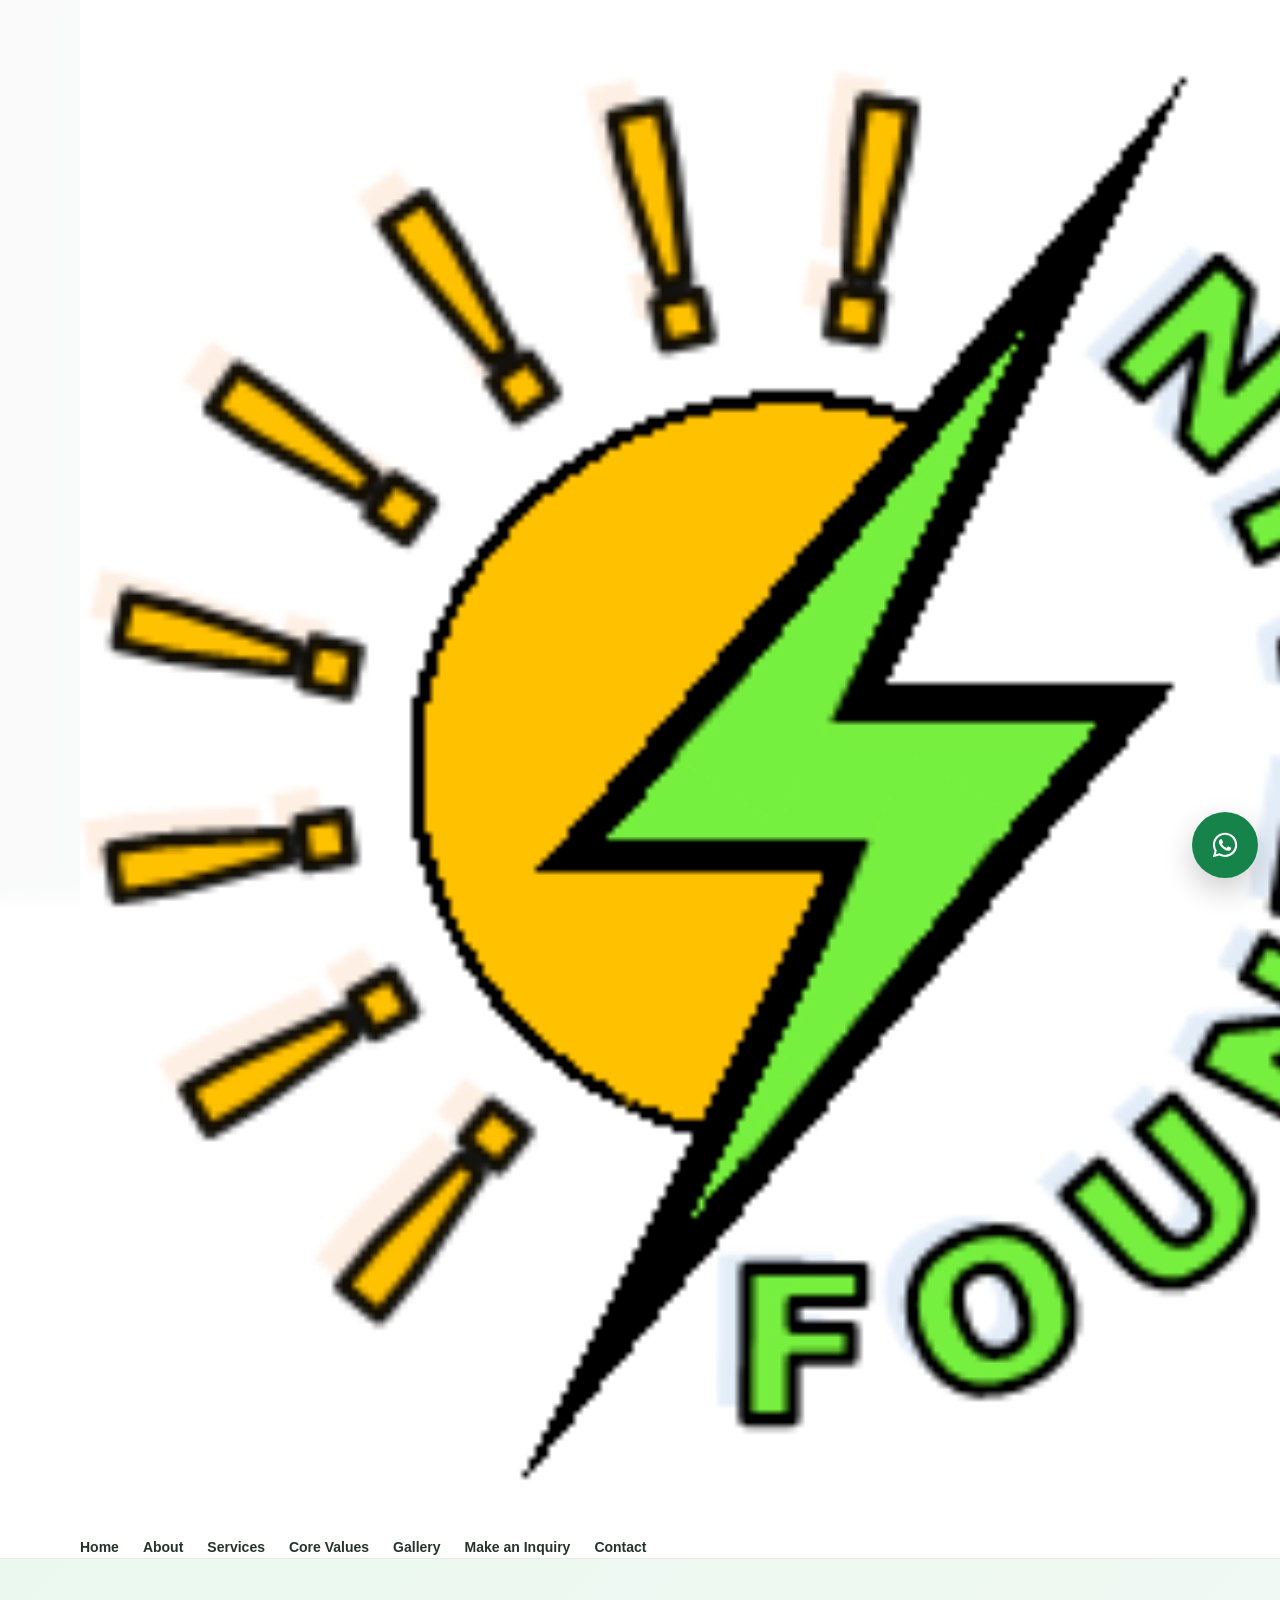
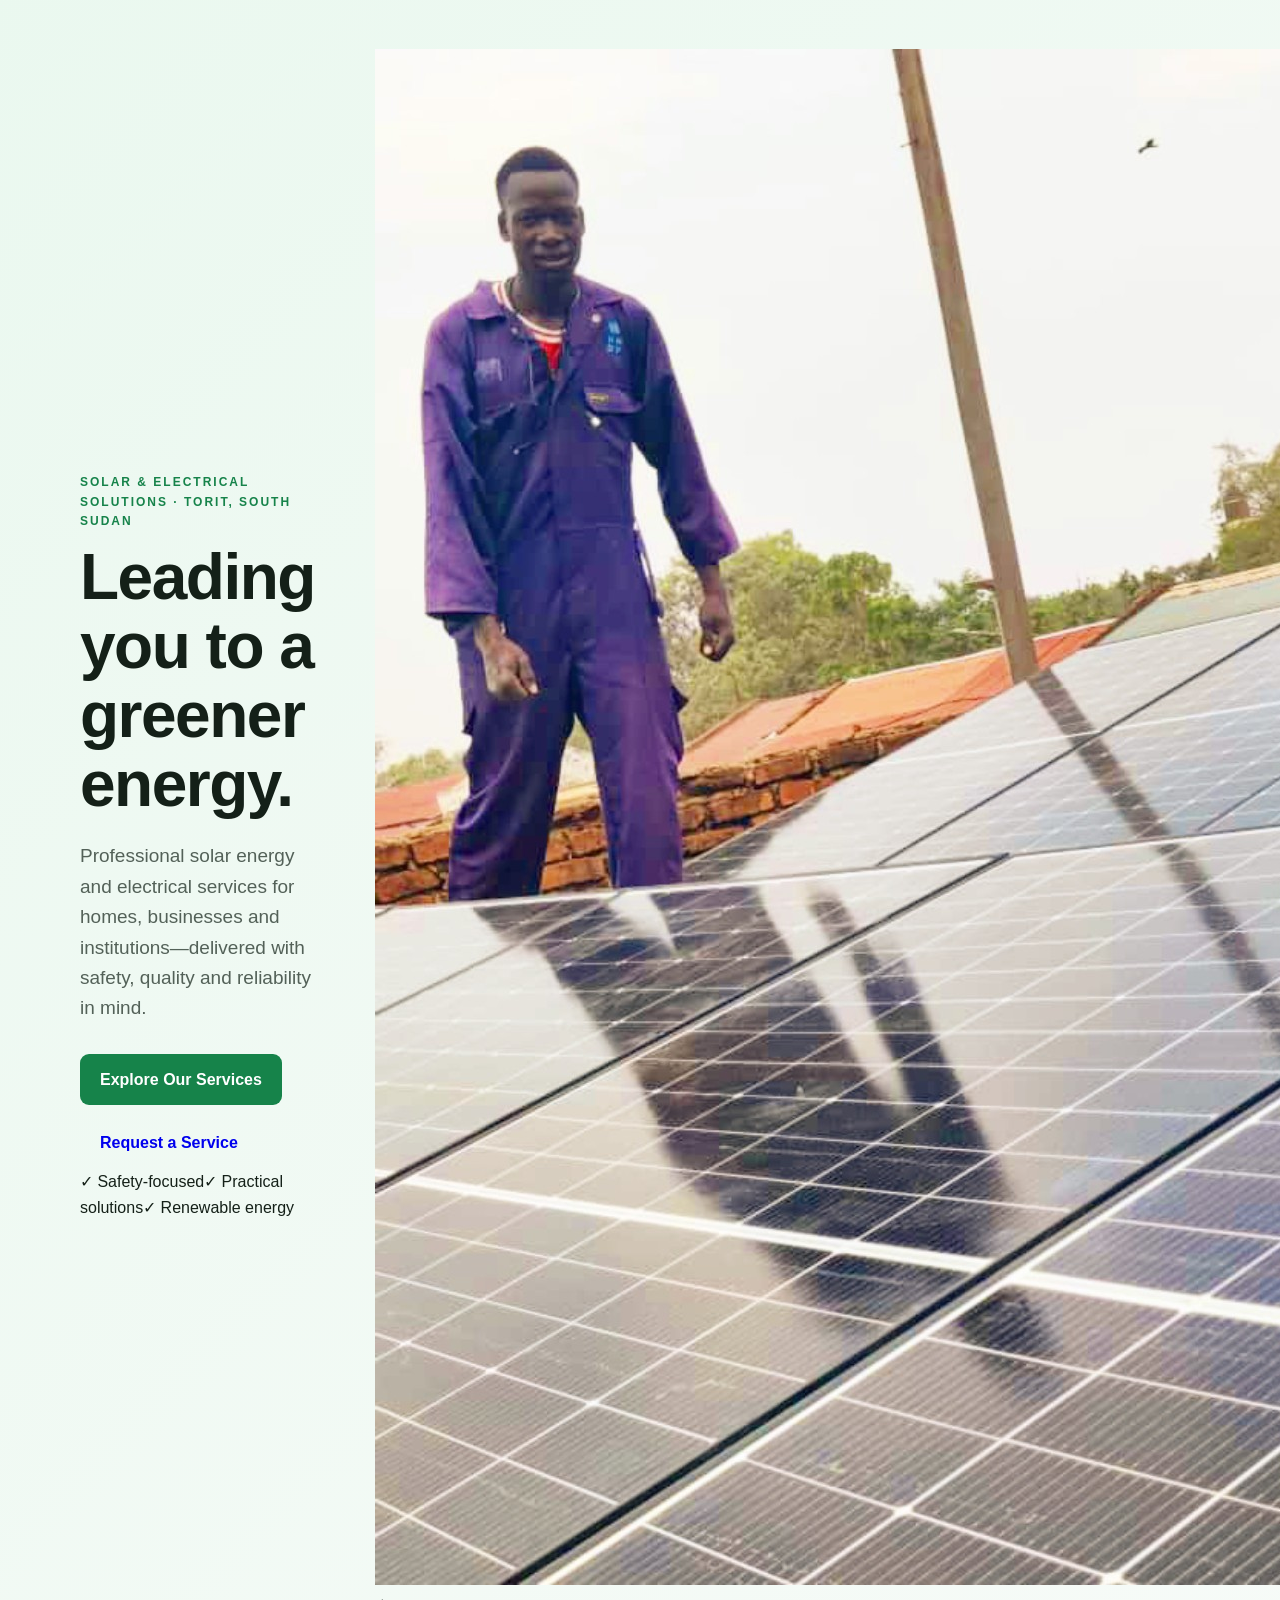
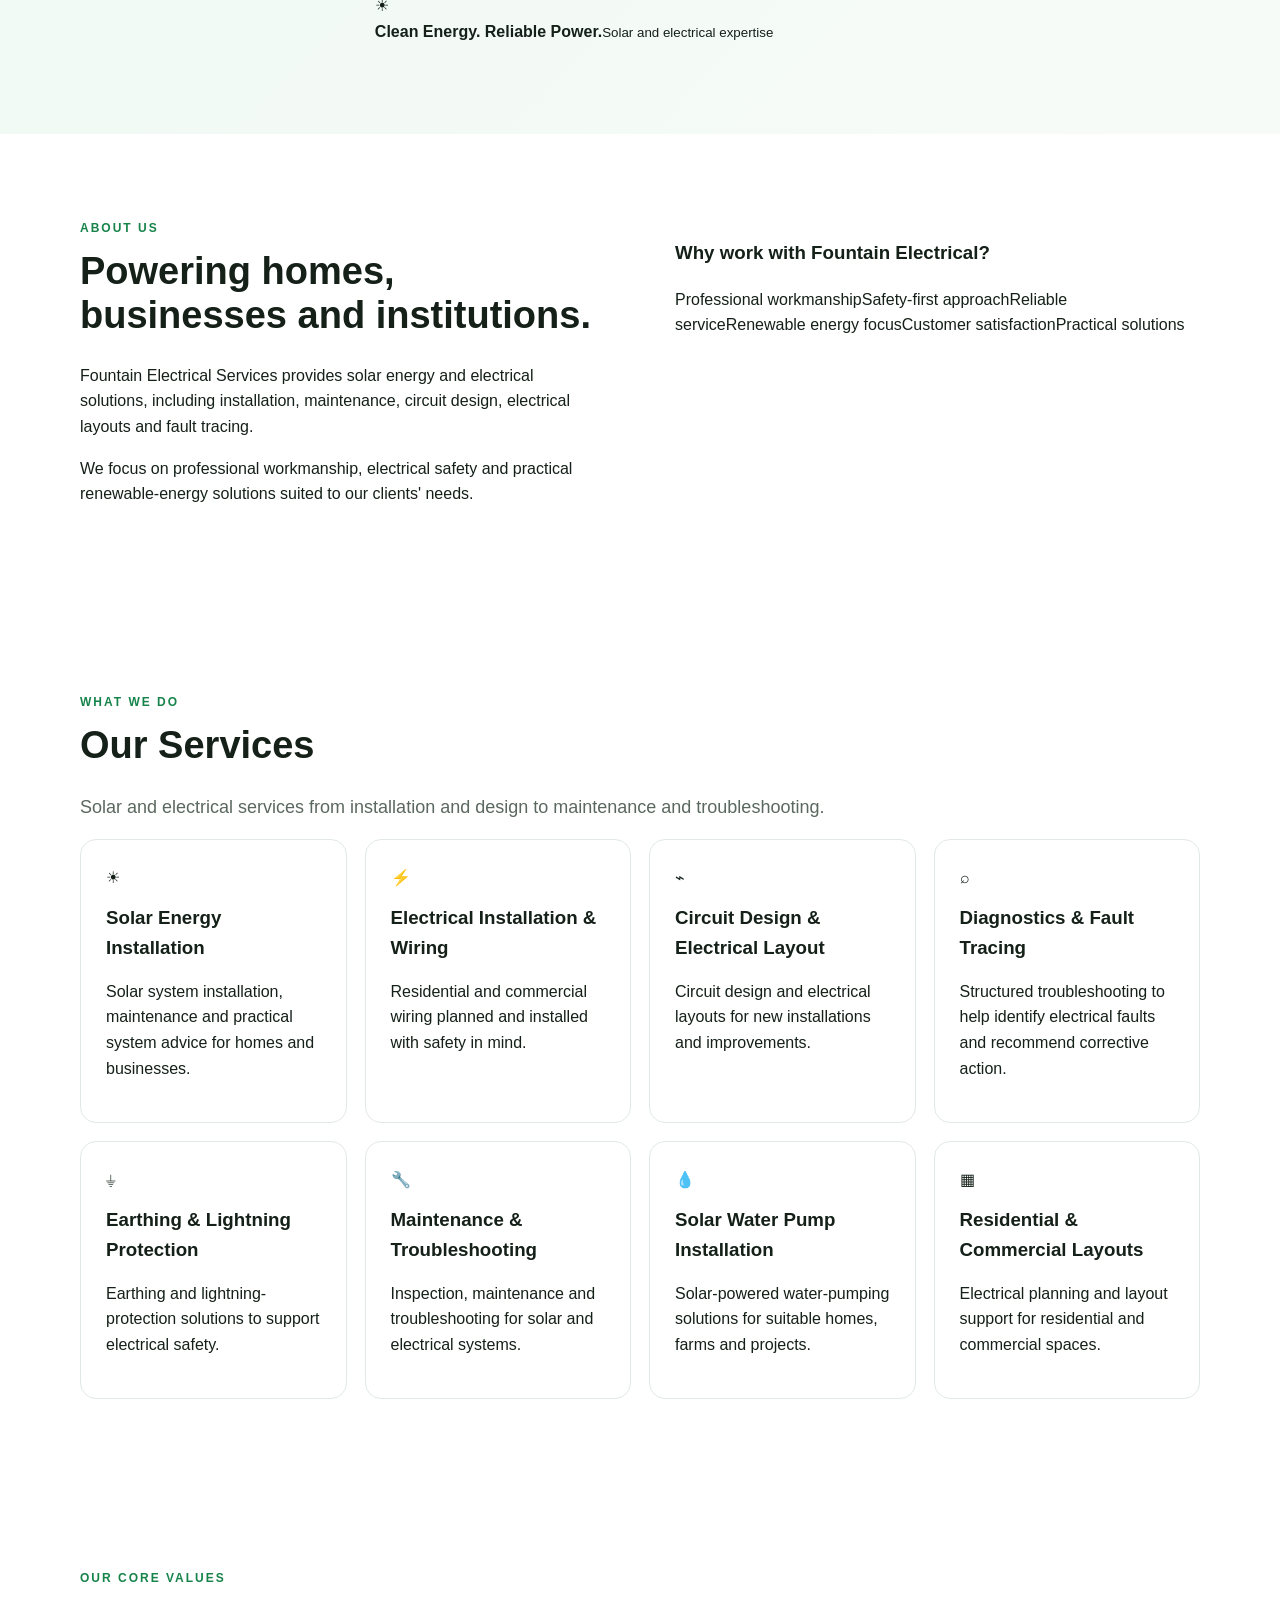
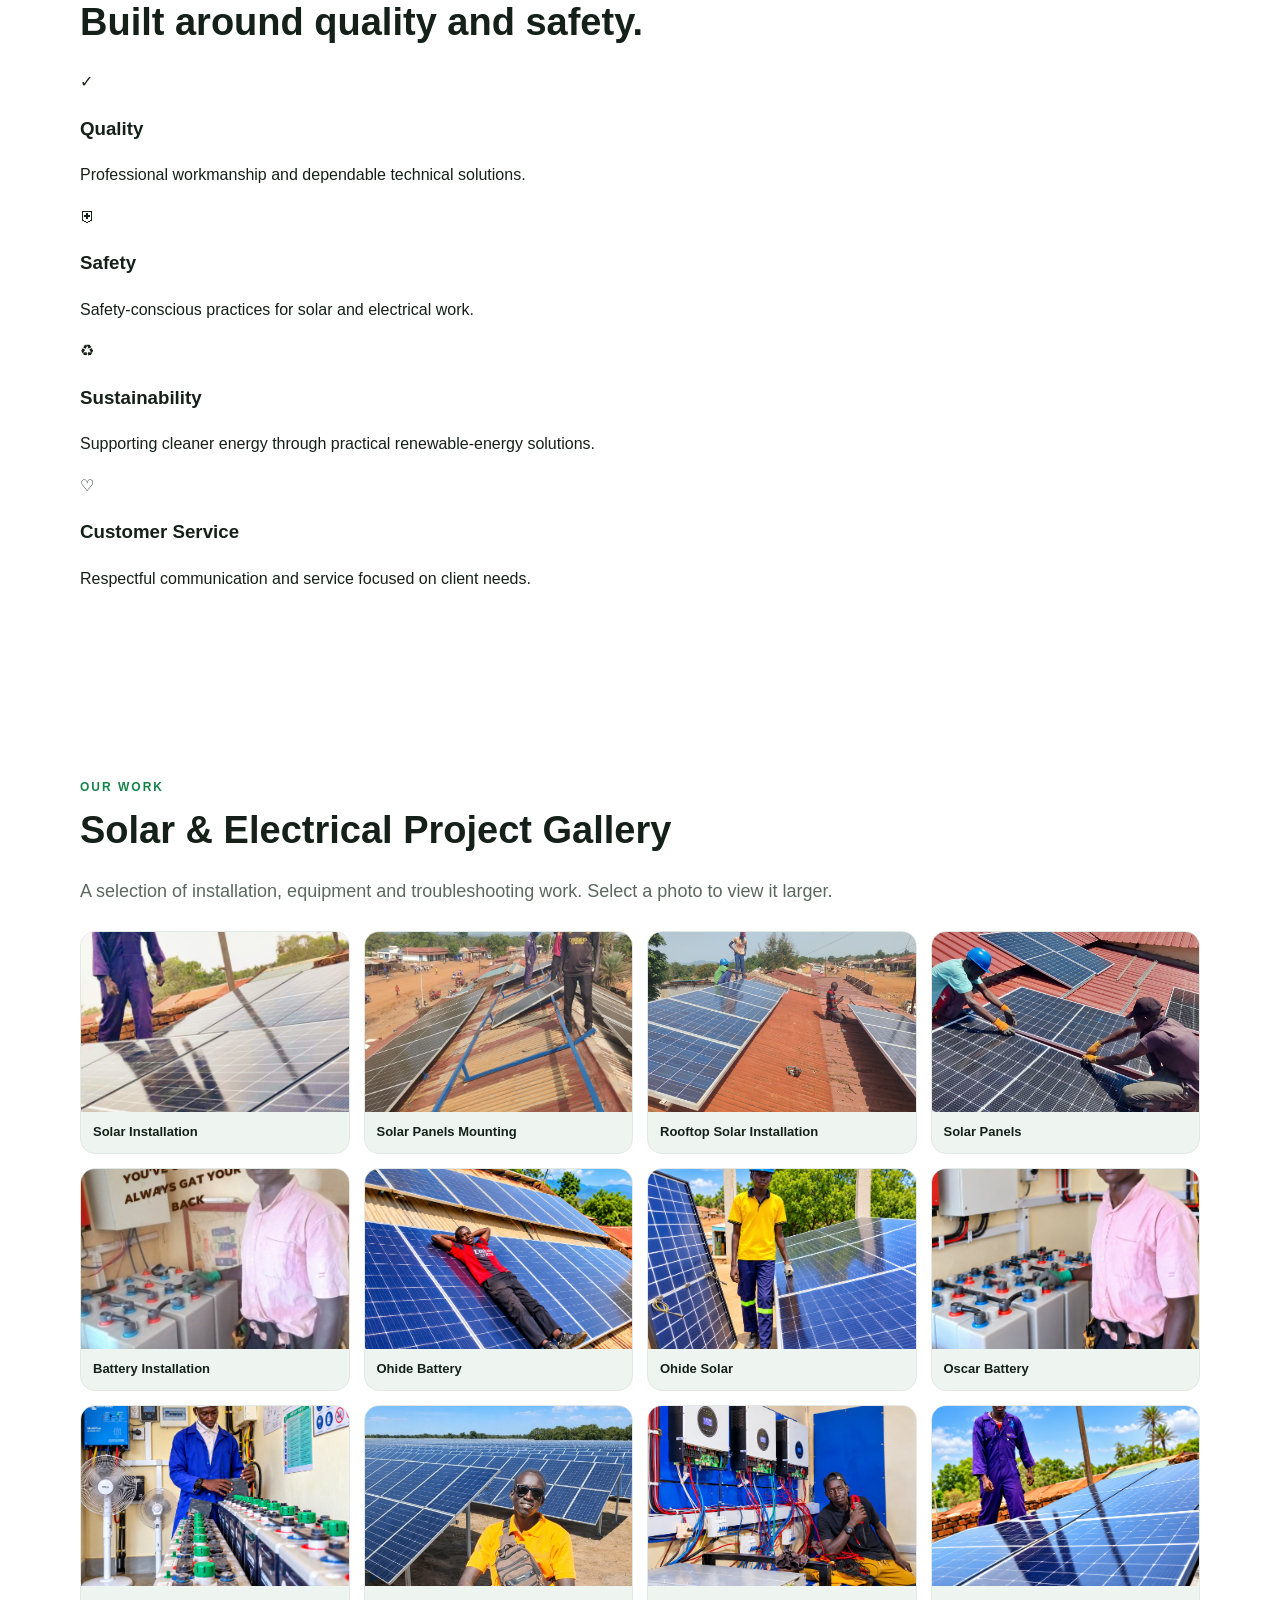
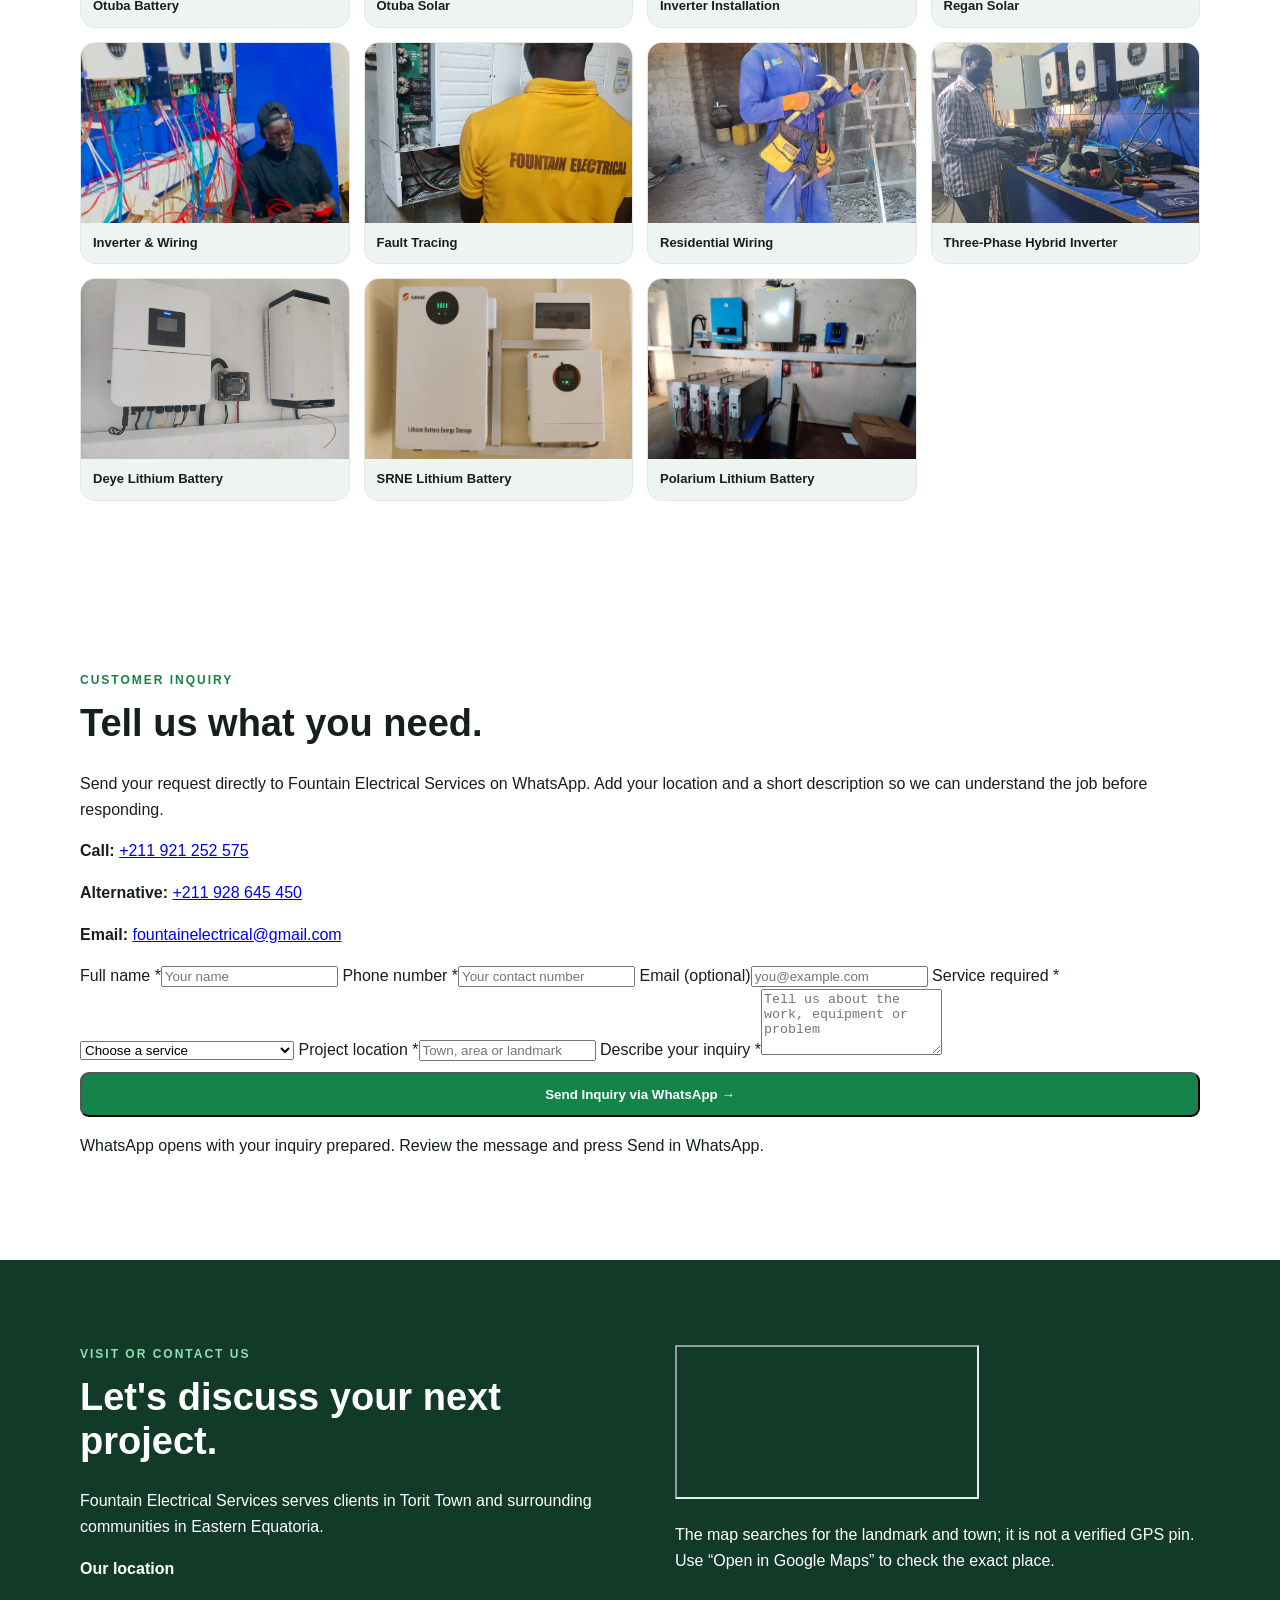
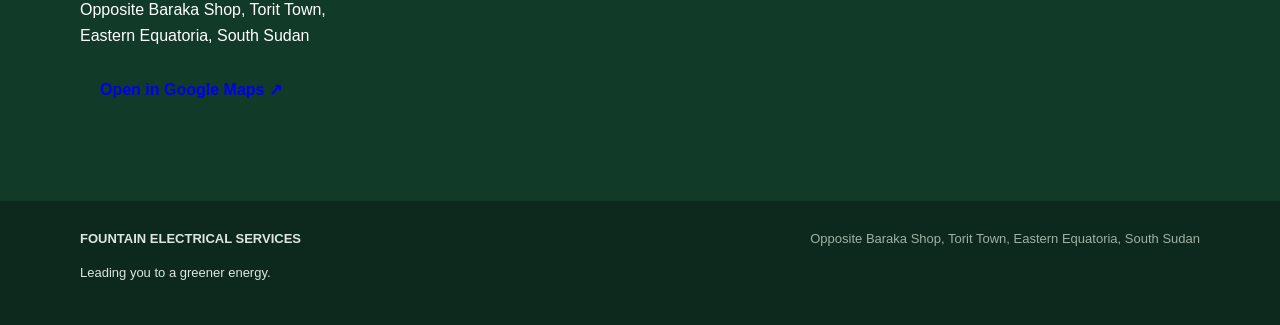
==== commit 3105a0d3: "Update index.html update Website with gallery and inquiry form" ====
--- a/index.html
+++ b/index.html
@@ -1,151 +1,183 @@
-<!DOCTYPE html>
+<!doctype html>
 <html lang="en">
 <head>
-  <meta charset="UTF-8">
-  <meta name="viewport" content="width=device-width, initial-scale=1.0">
-  <meta name="description" content="Fountain Electrical Services provides solar energy, solar water pumping, and electrical services in Torit, South Sudan.">
+  <meta charset="utf-8">
+  <meta name="viewport" content="width=device-width, initial-scale=1">
+  <meta name="description" content="Fountain Electrical Services provides solar energy and electrical installation, maintenance and troubleshooting in Torit, South Sudan.">
+  <meta name="theme-color" content="#123a28">
   <title>Fountain Electrical Services | Leading You to a Greener Energy</title>
   <link rel="stylesheet" href="style.css">
 </head>
 <body>
 <header class="site-header">
-  <div class="container nav">
-    <a href="#home" class="brand">
-      <span class="brand-mark logo-wrap"><img src="fountain-assets/logo.png" alt="Fountain Electrical Services logo"></span>
-      <span><strong>FOUNTAIN ELECTRICAL</strong><small>Leading you to a greener energy</small></span>
+  <div class="container nav-wrap">
+    <a class="brand" href="#home" aria-label="Fountain Electrical Services home">
+      <img src="fountain-assets/logo.png" alt="Fountain Electrical Services logo">
+      <span><strong>FOUNTAIN ELECTRICAL SERVICES</strong><small>Leading you to a greener energy.</small></span>
     </a>
-    <button class="menu" aria-label="Open menu" aria-expanded="false">☰</button>
-    <nav>
+    <button class="menu" type="button" aria-label="Open navigation menu" aria-expanded="false">☰</button>
+    <nav aria-label="Main navigation">
       <a href="#home">Home</a><a href="#about">About</a><a href="#services">Services</a>
-      <a href="#values">Core Values</a><a href="#work">Our Work</a><a href="#contact">Contact</a>
+      <a href="#values">Core Values</a><a href="#gallery">Gallery</a><a href="#inquiry">Make an Inquiry</a><a href="#contact">Contact</a>
     </nav>
   </div>
 </header>
+
 <main>
 <section class="hero" id="home">
   <div class="container hero-grid">
-    <div>
-      <p class="eyebrow">SOLAR &amp; ELECTRICAL SOLUTIONS</p>
-      <h1>Leading you to a greener energy.</h1>
-      <p class="lead">Professional solar energy and electrical services for homes, businesses and institutions.</p>
-      <div class="actions"><a href="#services" class="btn primary">Our Services</a><a href="#contact" class="btn secondary">Contact Us</a></div>
+    <div class="hero-copy">
+      <p class="eyebrow">SOLAR &amp; ELECTRICAL SOLUTIONS · TORIT, SOUTH SUDAN</p>
+      <h1>Leading you to a <span>greener energy.</span></h1>
+      <p class="lead">Professional solar energy and electrical services for homes, businesses and institutions—delivered with safety, quality and reliability in mind.</p>
+      <div class="actions"><a class="btn primary" href="#services">Explore Our Services</a><a class="btn outline" href="#inquiry">Request a Service</a></div>
+      <div class="hero-points"><span>✓ Safety-focused</span><span>✓ Practical solutions</span><span>✓ Renewable energy</span></div>
     </div>
-    <div class="hero-card hero-photo">
-      <img src="fountain-assets/Regan%20solar.png" alt="Solar installation project by Fountain Electrical Services">
-      <div class="hero-photo-caption"><div class="sun">☀️</div><h2>Clean Energy. Reliable Power.</h2>
-        <p>Practical solar and electrical solutions designed with safety, reliability and renewable energy in mind.</p>
-      </div>
+    <div class="hero-photo">
+      <img src="fountain-assets/solar-installation-1.jpg" alt="Solar installation completed by Fountain Electrical Services">
+      <div class="photo-badge"><span class="sun">☀</span><div><strong>Clean Energy. Reliable Power.</strong><small>Solar and electrical expertise</small></div></div>
     </div>
   </div>
 </section>
+
 <section class="section" id="about">
   <div class="container two-col">
     <div><p class="eyebrow">ABOUT US</p><h2>Powering homes, businesses and institutions.</h2>
       <p>Fountain Electrical Services provides solar energy and electrical solutions, including installation, maintenance, circuit design, electrical layouts and fault tracing.</p>
-      <p>Our approach focuses on professional workmanship, electrical safety and practical renewable-energy solutions.</p>
+      <p>We focus on professional workmanship, electrical safety and practical renewable-energy solutions suited to our clients' needs.</p>
     </div>
-    <div><h3>Why work with Fountain Electrical?</h3><div class="values">
-      <span>Professional Workmanship</span><span>Affordable Pricing</span><span>Fast &amp; Reliable Service</span>
-      <span>Safety-First Approach</span><span>Renewable Energy Focus</span><span>Customer Satisfaction</span>
-    </div></div>
-  </div>
-</section>
-<section class="section alt" id="services">
-  <div class="container">
-    <p class="eyebrow">WHAT WE DO</p><h2>Our Services</h2>
-    <p class="section-intro">Electrical and renewable-energy services for residential, commercial and institutional applications.</p>
-    <div class="service-list service-watermarked-list">
-      <article class="service-card" style="--service-image: url('fountain-assets/Otuba%20Solar.png'); --image-position: center center;">
-        <div class="service-photo" aria-hidden="true"></div><div class="service-overlay" aria-hidden="true"></div>
-        <div class="service-content"><p class="service-kicker">SOLAR ENERGY</p><h3>Solar Energy Installation</h3><p>Solar energy consultation, system design, installation, maintenance and troubleshooting for homes, businesses and institutions.</p></div>
-      </article>
-      <article class="service-card" style="--service-image: url('fountain-assets/Otuba%20inverter.png'); --image-position: center center;">
-        <div class="service-photo" aria-hidden="true"></div><div class="service-overlay" aria-hidden="true"></div>
-        <div class="service-content"><p class="service-kicker">ELECTRICAL WORK</p><h3>Electrical Installation &amp; Wiring</h3><p>Residential and commercial electrical wiring, installation and safety solutions.</p></div>
-      </article>
-      <article class="service-card" style="--service-image: url('fountain-assets/Regan%20solar.png'); --image-position: center center;">
-        <div class="service-photo" aria-hidden="true"></div><div class="service-overlay" aria-hidden="true"></div>
-        <div class="service-content"><p class="service-kicker">DESIGN &amp; ENGINEERING</p><h3>Circuit Design &amp; Electrical Layout</h3><p>Professional circuit design, electrical layout planning and system sizing for safe and efficient installations.</p></div>
-      </article>
-      <article class="service-card" style="--service-image: url('fountain-assets/Oscar%20Battery.png'); --image-position: center center;">
-        <div class="service-photo" aria-hidden="true"></div><div class="service-overlay" aria-hidden="true"></div>
-        <div class="service-content"><p class="service-kicker">DIAGNOSTICS</p><h3>Diagnostics &amp; Fault Tracing</h3><p>Electrical and solar system diagnostics, fault tracing and problem solving to restore reliable performance.</p></div>
-      </article>
-      <article class="service-card" style="--service-image: url('fountain-assets/Ohide%20Battery.png'); --image-position: center center;">
-        <div class="service-photo" aria-hidden="true"></div><div class="service-overlay" aria-hidden="true"></div>
-        <div class="service-content"><p class="service-kicker">PROTECTION</p><h3>Earthing &amp; Lightning Protection</h3><p>Design and installation of earthing systems and lightning protection for buildings and solar installations.</p></div>
-      </article>
-      <article class="service-card" style="--service-image: url('fountain-assets/Ohide%20Solar.png'); --image-position: center center;">
-        <div class="service-photo" aria-hidden="true"></div><div class="service-overlay" aria-hidden="true"></div>
-        <div class="service-content"><p class="service-kicker">PROJECT PLANNING</p><h3>Residential &amp; Commercial Layouts</h3><p>Electrical and solar layouts for homes, offices, shops, medical institutions, academic institutions and business centres.</p></div>
-      </article>
-      <article class="service-card" style="--service-image: url('fountain-assets/Otuba%20Battery.png'); --image-position: center center;">
-        <div class="service-photo" aria-hidden="true"></div><div class="service-overlay" aria-hidden="true"></div>
-        <div class="service-content"><p class="service-kicker">SERVICE &amp; CARE</p><h3>Maintenance &amp; Troubleshooting</h3><p>Preventive maintenance, repairs and troubleshooting to keep electrical and solar systems dependable.</p></div>
-      </article>
-      <article class="service-card" style="--service-image: url('fountain-assets/Otuba%20Solar.png'); --image-position: center center;">
-        <div class="service-photo" aria-hidden="true"></div><div class="service-overlay" aria-hidden="true"></div>
-        <div class="service-content"><p class="service-kicker">WATER &amp; RENEWABLE ENERGY</p><h3>Solar Water Pump Installation</h3><p>Installation, maintenance and troubleshooting of solar-powered water pumping systems for homes, farms, businesses and community water supplies.</p></div>
-      </article>
+    <div class="about-panel"><h3>Why work with Fountain Electrical?</h3>
+      <div class="value-tags"><span>Professional workmanship</span><span>Safety-first approach</span><span>Reliable service</span><span>Renewable energy focus</span><span>Customer satisfaction</span><span>Practical solutions</span></div>
     </div>
   </div>
 </section>
-<section class="section alt" id="values">
-  <div class="container"><p class="eyebrow">OUR CORE VALUES</p><h2>Built around quality and safety.</h2>
+
+<section class="section soft" id="services">
+  <div class="container">
+    <p class="eyebrow">WHAT WE DO</p><h2>Our Services</h2>
+    <p class="section-intro">Solar and electrical services from installation and design to maintenance and troubleshooting.</p>
     <div class="cards">
-      <article><div class="icon">✓</div><h3>Quality</h3><p>Professional workmanship and practical technical solutions.</p></article>
-      <article><div class="icon">🛡</div><h3>Safety</h3><p>Safety-conscious electrical and solar installation practices.</p></article>
-      <article><div class="icon">♻</div><h3>Sustainability</h3><p>A strong focus on renewable energy and cleaner power solutions.</p></article>
-      <article><div class="icon">🤝</div><h3>Customer Service</h3><p>Reliable service focused on customer satisfaction.</p></article>
+      <article class="card"><span class="card-icon">☀</span><h3>Solar Energy Installation</h3><p>Solar system installation, maintenance and practical system advice for homes and businesses.</p></article>
+      <article class="card"><span class="card-icon">⚡</span><h3>Electrical Installation &amp; Wiring</h3><p>Residential and commercial wiring planned and installed with safety in mind.</p></article>
+      <article class="card"><span class="card-icon">⌁</span><h3>Circuit Design &amp; Electrical Layout</h3><p>Circuit design and electrical layouts for new installations and improvements.</p></article>
+      <article class="card"><span class="card-icon">⌕</span><h3>Diagnostics &amp; Fault Tracing</h3><p>Structured troubleshooting to help identify electrical faults and recommend corrective action.</p></article>
+      <article class="card"><span class="card-icon">⏚</span><h3>Earthing &amp; Lightning Protection</h3><p>Earthing and lightning-protection solutions to support electrical safety.</p></article>
+      <article class="card"><span class="card-icon">🔧</span><h3>Maintenance &amp; Troubleshooting</h3><p>Inspection, maintenance and troubleshooting for solar and electrical systems.</p></article>
+      <article class="card"><span class="card-icon">💧</span><h3>Solar Water Pump Installation</h3><p>Solar-powered water-pumping solutions for suitable homes, farms and projects.</p></article>
+      <article class="card"><span class="card-icon">▦</span><h3>Residential &amp; Commercial Layouts</h3><p>Electrical planning and layout support for residential and commercial spaces.</p></article>
     </div>
   </div>
 </section>
-<section class="section" id="work">
-  <div class="container"><p class="eyebrow">OUR WORK</p><h2>Solar &amp; Electrical Projects</h2>
-    <p class="section-intro">A selection of solar and electrical project photographs from our work.</p>
-    <div class="gallery">
-      <figure><img src="fountain-assets/Ohide%20Battery.png" alt="Battery installation project"><figcaption>Battery Installation</figcaption></figure>
-      <figure><img src="fountain-assets/Ohide%20Solar.png" alt="Solar installation project"><figcaption>Solar Installation</figcaption></figure>
-      <figure><img src="fountain-assets/Oscar%20Battery.png" alt="Battery project"><figcaption>Battery System</figcaption></figure>
-      <figure><img src="fountain-assets/Otuba%20Battery.png" alt="Battery installation project"><figcaption>Battery Installation</figcaption></figure>
-      <figure><img src="fountain-assets/Otuba%20Solar.png" alt="Solar project"><figcaption>Solar Energy Project</figcaption></figure>
-      <figure><img src="fountain-assets/Otuba%20inverter.png" alt="Inverter installation project"><figcaption>Inverter Installation</figcaption></figure>
-      <figure><img src="fountain-assets/Regan%20solar.png" alt="Solar installation project"><figcaption>Solar Installation</figcaption></figure>
+
+<section class="section" id="values">
+  <div class="container"><p class="eyebrow">OUR CORE VALUES</p><h2>Built around quality and safety.</h2>
+    <div class="values-grid">
+      <article><span>✓</span><h3>Quality</h3><p>Professional workmanship and dependable technical solutions.</p></article>
+      <article><span>⛨</span><h3>Safety</h3><p>Safety-conscious practices for solar and electrical work.</p></article>
+      <article><span>♻</span><h3>Sustainability</h3><p>Supporting cleaner energy through practical renewable-energy solutions.</p></article>
+      <article><span>♡</span><h3>Customer Service</h3><p>Respectful communication and service focused on client needs.</p></article>
     </div>
   </div>
 </section>
+
+<section class="section soft" id="gallery">
+  <div class="container"><p class="eyebrow">OUR WORK</p><h2>Solar &amp; Electrical Project Gallery</h2>
+    <p class="section-intro">A selection of installation, equipment and troubleshooting work. Select a photo to view it larger.</p>
+    <div class="gallery">
+      <figure><a href="fountain-assets/solar-installation-1.jpg" target="_blank" rel="noopener"><img loading="lazy" src="fountain-assets/solar-installation-1.jpg" alt="Solar installation project"></a><figcaption>Solar Installation</figcaption></figure>
+      <figure><a href="fountain-assets/Solar%20panels%20mounting.jpg" target="_blank" rel="noopener"><img loading="lazy" src="fountain-assets/Solar%20panels%20mounting.jpg" alt="Solar panels being mounted"></a><figcaption>Solar Panels Mounting</figcaption></figure>
+      <figure><a href="fountain-assets/Rooftop%20panels%20mounting.jpg" target="_blank" rel="noopener"><img loading="lazy" src="fountain-assets/Rooftop%20panels%20mounting.jpg" alt="Rooftop solar panel mounting"></a><figcaption>Rooftop Solar Installation</figcaption></figure>
+      <figure><a href="fountain-assets/panels%20.jpg" target="_blank" rel="noopener"><img loading="lazy" src="fountain-assets/panels%20.jpg" alt="Solar panels"></a><figcaption>Solar Panels</figcaption></figure>
+      <figure><a href="fountain-assets/battery-installation.jpg" target="_blank" rel="noopener"><img loading="lazy" src="fountain-assets/battery-installation.jpg" alt="Battery installation"></a><figcaption>Battery Installation</figcaption></figure>
+      <figure><a href="fountain-assets/Ohide%20Battery.png" target="_blank" rel="noopener"><img loading="lazy" src="fountain-assets/Ohide%20Battery.png" alt="Ohide battery installation"></a><figcaption>Ohide Battery</figcaption></figure>
+      <figure><a href="fountain-assets/Ohide%20Solar.png" target="_blank" rel="noopener"><img loading="lazy" src="fountain-assets/Ohide%20Solar.png" alt="Ohide solar project"></a><figcaption>Ohide Solar</figcaption></figure>
+      <figure><a href="fountain-assets/Oscar%20Battery.png" target="_blank" rel="noopener"><img loading="lazy" src="fountain-assets/Oscar%20Battery.png" alt="Oscar battery project"></a><figcaption>Oscar Battery</figcaption></figure>
+      <figure><a href="fountain-assets/Otuba%20Battery.png" target="_blank" rel="noopener"><img loading="lazy" src="fountain-assets/Otuba%20Battery.png" alt="Otuba battery project"></a><figcaption>Otuba Battery</figcaption></figure>
+      <figure><a href="fountain-assets/Otuba%20Solar.png" target="_blank" rel="noopener"><img loading="lazy" src="fountain-assets/Otuba%20Solar.png" alt="Otuba solar project"></a><figcaption>Otuba Solar</figcaption></figure>
+      <figure><a href="fountain-assets/Otuba%20inverter.png" target="_blank" rel="noopener"><img loading="lazy" src="fountain-assets/Otuba%20inverter.png" alt="Otuba inverter installation"></a><figcaption>Inverter Installation</figcaption></figure>
+      <figure><a href="fountain-assets/Regan%20solar.png" target="_blank" rel="noopener"><img loading="lazy" src="fountain-assets/Regan%20solar.png" alt="Regan solar project"></a><figcaption>Regan Solar</figcaption></figure>
+      <figure><a href="fountain-assets/inverter-installation.jpg" target="_blank" rel="noopener"><img loading="lazy" src="fountain-assets/inverter-installation.jpg" alt="Inverter installation and wiring"></a><figcaption>Inverter &amp; Wiring</figcaption></figure>
+      <figure><a href="fountain-assets/Fault%20tracing.jpg" target="_blank" rel="noopener"><img loading="lazy" src="fountain-assets/Fault%20tracing.jpg" alt="Electrical fault tracing"></a><figcaption>Fault Tracing</figcaption></figure>
+      <figure><a href="fountain-assets/Residential%20Wiring.jpg" target="_blank" rel="noopener"><img loading="lazy" src="fountain-assets/Residential%20Wiring.jpg" alt="Residential electrical wiring"></a><figcaption>Residential Wiring</figcaption></figure>
+      <figure><a href="fountain-assets/3%20phase%20Hybrid%20inverter%20installation.jpg" target="_blank" rel="noopener"><img loading="lazy" src="fountain-assets/3%20phase%20Hybrid%20inverter%20installation.jpg" alt="Three-phase hybrid inverter installation"></a><figcaption>Three-Phase Hybrid Inverter</figcaption></figure>
+      <figure><a href="fountain-assets/Deye%20lithium%20Battery%20installation.jpg" target="_blank" rel="noopener"><img loading="lazy" src="fountain-assets/Deye%20lithium%20Battery%20installation.jpg" alt="Deye lithium battery installation"></a><figcaption>Deye Lithium Battery</figcaption></figure>
+      <figure><a href="fountain-assets/SRNE%20lithium%20battery%20installation.jpg" target="_blank" rel="noopener"><img loading="lazy" src="fountain-assets/SRNE%20lithium%20battery%20installation.jpg" alt="SRNE lithium battery installation"></a><figcaption>SRNE Lithium Battery</figcaption></figure>
+      <figure><a href="fountain-assets/polarium%20lithium%20battery%20installation.jpg" target="_blank" rel="noopener"><img loading="lazy" src="fountain-assets/polarium%20lithium%20battery%20installation.jpg" alt="Polarium lithium battery installation"></a><figcaption>Polarium Lithium Battery</figcaption></figure>
+    </div>
+  </div>
+</section>
+
+<section class="section inquiry-section" id="inquiry">
+  <div class="container inquiry-grid">
+    <div><p class="eyebrow">CUSTOMER INQUIRY</p><h2>Tell us what you need.</h2>
+      <p>Send your request directly to Fountain Electrical Services on WhatsApp. Add your location and a short description so we can understand the job before responding.</p>
+      <div class="contact-lines"><p><strong>Call:</strong> <a href="tel:+211921252575">+211 921 252 575</a></p><p><strong>Alternative:</strong> <a href="tel:+211928645450">+211 928 645 450</a></p><p><strong>Email:</strong> <a href="mailto:fountainelectrical@gmail.com">fountainelectrical@gmail.com</a></p></div>
+    </div>
+    <form id="inquiry-form" class="inquiry-form">
+      <label for="customer-name">Full name <span>*</span></label><input id="customer-name" name="name" required autocomplete="name" placeholder="Your name">
+      <label for="customer-phone">Phone number <span>*</span></label><input id="customer-phone" name="phone" required autocomplete="tel" type="tel" placeholder="Your contact number">
+      <label for="customer-email">Email (optional)</label><input id="customer-email" name="email" autocomplete="email" type="email" placeholder="you@example.com">
+      <label for="service">Service required <span>*</span></label>
+      <select id="service" name="service" required><option value="">Choose a service</option><option>Solar energy installation</option><option>Solar water pump installation</option><option>Electrical installation and wiring</option><option>Circuit design / electrical layout</option><option>Fault tracing / troubleshooting</option><option>Earthing and lightning protection</option><option>Maintenance</option><option>Other inquiry</option></select>
+      <label for="customer-location">Project location <span>*</span></label><input id="customer-location" name="location" required placeholder="Town, area or landmark">
+      <label for="message">Describe your inquiry <span>*</span></label><textarea id="message" name="message" required rows="4" placeholder="Tell us about the work, equipment or problem"></textarea>
+      <button class="btn primary full" type="submit">Send Inquiry via WhatsApp <span aria-hidden="true">→</span></button>
+      <p class="form-note">WhatsApp opens with your inquiry prepared. Review the message and press Send in WhatsApp.</p>
+      <p id="form-status" class="form-status" role="status" aria-live="polite"></p>
+    </form>
+  </div>
+</section>
+
 <section class="section contact" id="contact">
   <div class="container contact-grid">
-    <div><p class="eyebrow">GET IN TOUCH</p><h2>Let's discuss your next project.</h2>
-      <p>Contact Fountain Electrical Services for solar energy and electrical installation, maintenance and troubleshooting services.</p>
+    <div><p class="eyebrow">VISIT OR CONTACT US</p><h2>Let's discuss your next project.</h2>
+      <p>Fountain Electrical Services serves clients in Torit Town and surrounding communities in Eastern Equatoria.</p>
+      <div class="address-box"><strong>Our location</strong><p>Opposite Baraka Shop, Torit Town,<br>Eastern Equatoria, South Sudan</p>
+        <a class="btn outline" href="https://www.google.com/maps/search/?api=1&amp;query=Opposite+Baraka+Shop%2C+Torit+Town%2C+Eastern+Equatoria%2C+South+Sudan" target="_blank" rel="noopener">Open in Google Maps ↗</a>
+      </div>
     </div>
-    <div class="contact-card"><h3>Fountain Electrical Services</h3>
-      <p><strong>Location:</strong> Baraka Shop, Torit Town</p>
-      <p><strong>Phone 1:</strong> <a href="tel:+211921252575">+211 921 252 575</a></p>
-      <p><strong>Phone 2:</strong> <a href="tel:+211928645450">+211 928 645 450</a></p>
-      <p><strong>Email:</strong> <a href="mailto:fountainelectrical@gmail.com">fountainelectrical@gmail.com</a></p>
-      <a class="btn primary full" href="mailto:fountainelectrical@gmail.com">Send Us an Email</a>
-      <a class="btn secondary full" href="https://wa.me/211921252575" target="_blank" rel="noopener">Chat on WhatsApp</a>
+    <div class="map-wrap">
+      <iframe title="Map search for Fountain Electrical Services near Baraka Shop, Torit Town" loading="lazy" referrerpolicy="no-referrer-when-downgrade" src="https://maps.google.com/maps?q=Opposite%20Baraka%20Shop%2C%20Torit%20Town%2C%20Eastern%20Equatoria%2C%20South%20Sudan&amp;output=embed"></iframe>
+      <p class="map-note">The map searches for the landmark and town; it is not a verified GPS pin. Use “Open in Google Maps” to check the exact place.</p>
     </div>
   </div>
 </section>
 </main>
-<footer><div class="container footer-inner"><strong>FOUNTAIN ELECTRICAL SERVICES</strong><span>Leading you to a greener energy.</span></div></footer>
+
+<footer><div class="container footer-inner"><div><strong>FOUNTAIN ELECTRICAL SERVICES</strong><p>Leading you to a greener energy.</p></div><span>Opposite Baraka Shop, Torit Town, Eastern Equatoria, South Sudan</span></div></footer>
+
+<a class="whatsapp-float" href="https://wa.me/211921252575?text=Hello%20Fountain%20Electrical%20Services%2C%20I%20would%20like%20to%20make%20an%20inquiry." target="_blank" rel="noopener" aria-label="Chat with Fountain Electrical Services on WhatsApp">
+  <svg viewBox="0 0 32 32" aria-hidden="true"><path fill="currentColor" d="M16.04 3C8.9 3 3.1 8.76 3.1 15.86c0 2.28.6 4.5 1.76 6.47L3 29l6.87-1.8a13 13 0 0 0 6.17 1.56h.01c7.13 0 12.94-5.77 12.94-12.87 0-3.44-1.35-6.68-3.8-9.11A12.87 12.87 0 0 0 16.04 3Zm0 23.56h-.01c-1.9 0-3.77-.51-5.4-1.48l-.39-.23-4.08 1.07 1.09-3.97-.25-.41a10.7 10.7 0 0 1-1.65-5.68c0-5.9 4.82-10.7 10.7-10.7 2.85 0 5.53 1.11 7.55 3.13a10.62 10.62 0 0 1 3.13 7.56c0 5.9-4.81 10.71-10.69 10.71Zm5.88-8.02c-.32-.16-1.91-.94-2.2-1.05-.3-.1-.51-.16-.73.16-.21.32-.83 1.05-1.02 1.27-.19.21-.38.24-.7.08-.32-.16-1.35-.5-2.57-1.59-.95-.84-1.6-1.88-1.79-2.2-.19-.32-.02-.49.14-.65.14-.14.32-.38.48-.57.16-.19.21-.32.32-.54.11-.21.05-.4-.03-.56-.08-.16-.72-1.74-.99-2.38-.26-.62-.53-.54-.72-.55h-.62c-.21 0-.56.08-.86.4-.3.32-1.13 1.1-1.13 2.68s1.16 3.11 1.32 3.32c.16.21 2.28 3.47 5.53 4.87.77.33 1.37.53 1.84.68.77.24 1.47.21 2.02.13.62-.09 1.91-.78 2.18-1.53.27-.75.27-1.4.19-1.53-.08-.14-.3-.22-.62-.38Z"/></svg>
+</a>
+
 <script>
 const menuButton = document.querySelector('.menu');
 const nav = document.querySelector('nav');
 menuButton.addEventListener('click', () => {
-  const open = nav.classList.toggle('open');
-  menuButton.setAttribute('aria-expanded', open);
+  const isOpen = nav.classList.toggle('open');
+  menuButton.setAttribute('aria-expanded', String(isOpen));
 });
-document.querySelectorAll('nav a').forEach(link => {
-  link.addEventListener('click', () => {
-    nav.classList.remove('open');
-    menuButton.setAttribute('aria-expanded', 'false');
-  });
+document.querySelectorAll('nav a').forEach(link => link.addEventListener('click', () => {
+  nav.classList.remove('open');
+  menuButton.setAttribute('aria-expanded', 'false');
+}));
+document.getElementById('inquiry-form').addEventListener('submit', function (event) {
+  event.preventDefault();
+  if (!this.reportValidity()) return;
+  const data = new FormData(this);
+  const message = [
+    'CUSTOMER INQUIRY — FOUNTAIN ELECTRICAL SERVICES',
+    'Name: ' + data.get('name'),
+    'Phone: ' + data.get('phone'),
+    'Email: ' + (data.get('email') || 'Not provided'),
+    'Service required: ' + data.get('service'),
+    'Project location: ' + data.get('location'),
+    'Message: ' + data.get('message')
+  ].join('\n');
+  const url = 'https://wa.me/211921252575?text=' + encodeURIComponent(message);
+  document.getElementById('form-status').textContent = 'Opening WhatsApp with your inquiry. Review it and press Send.';
+  window.open(url, '_blank', 'noopener,noreferrer');
 });
 </script>
-<a class="whatsapp-float" href="https://wa.me/211921252575" target="_blank" rel="noopener" aria-label="Chat on WhatsApp">WA</a>
 </body>
 </html>
-
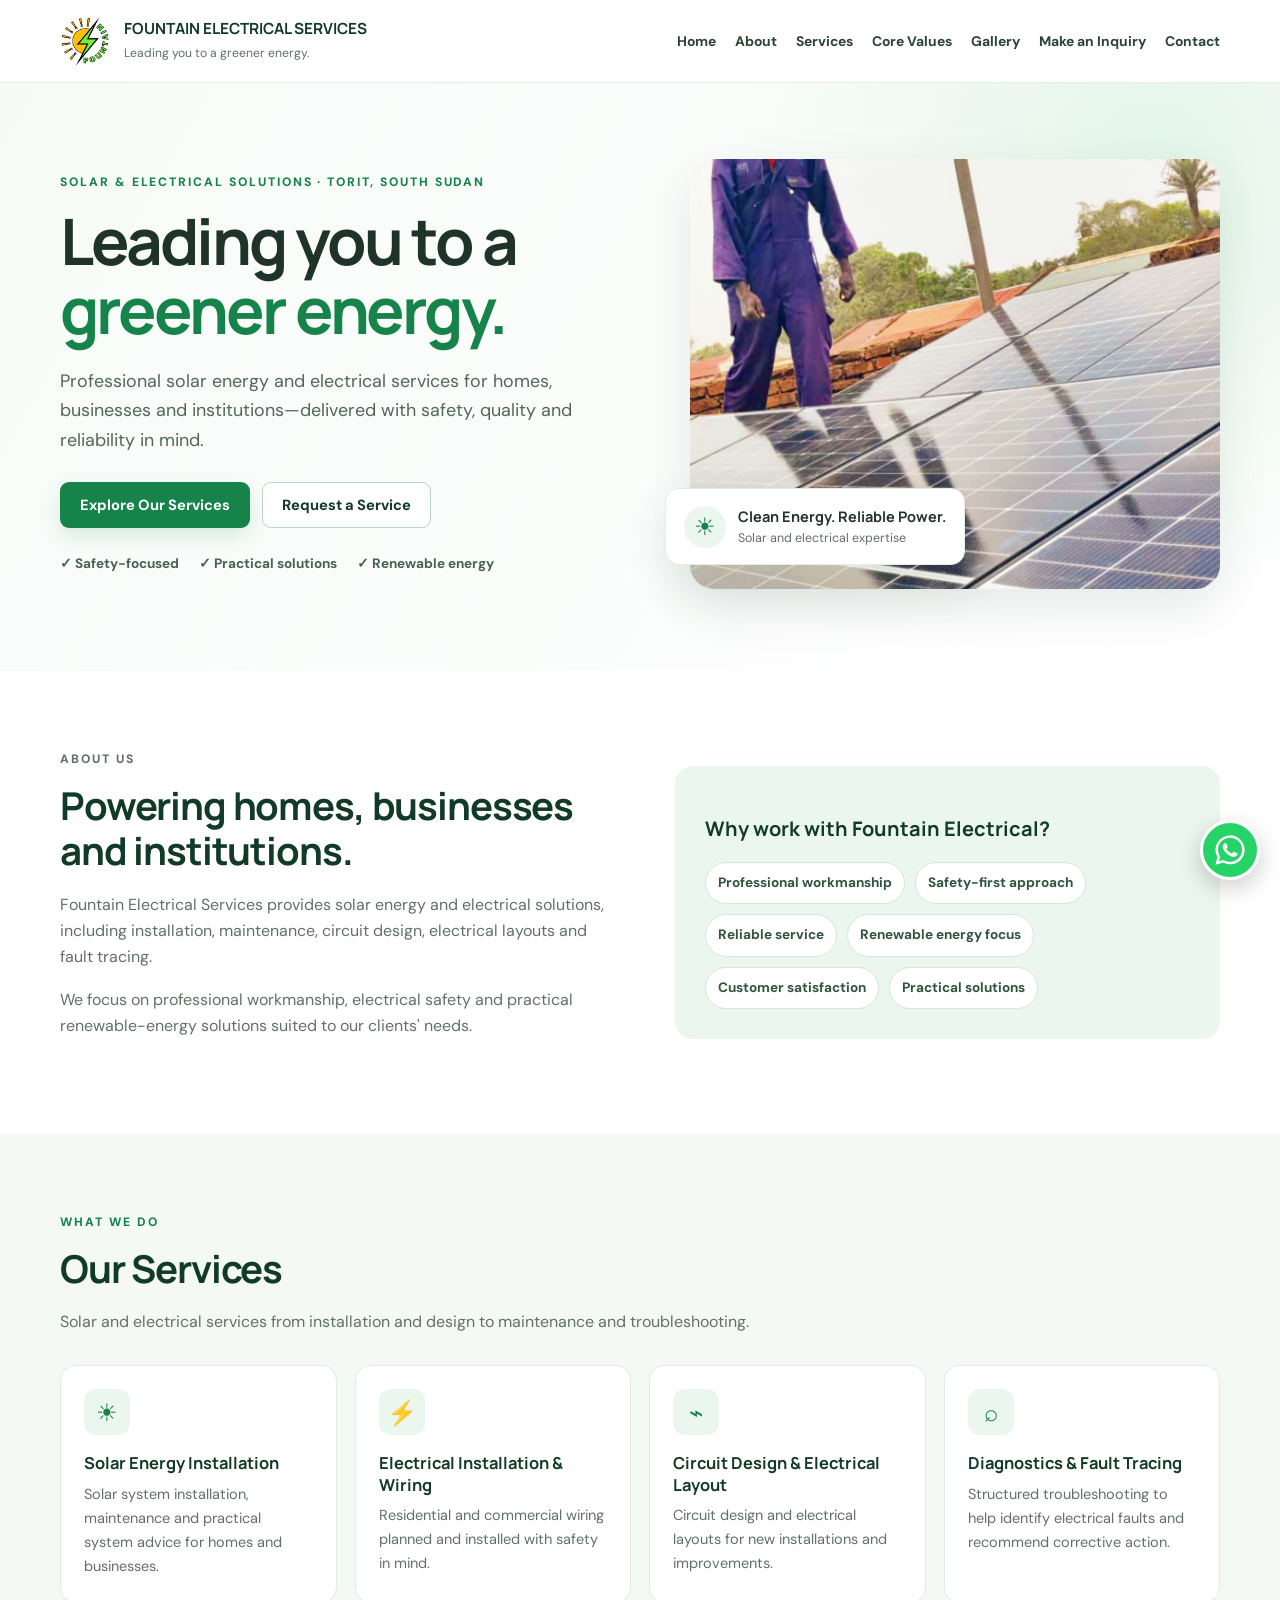
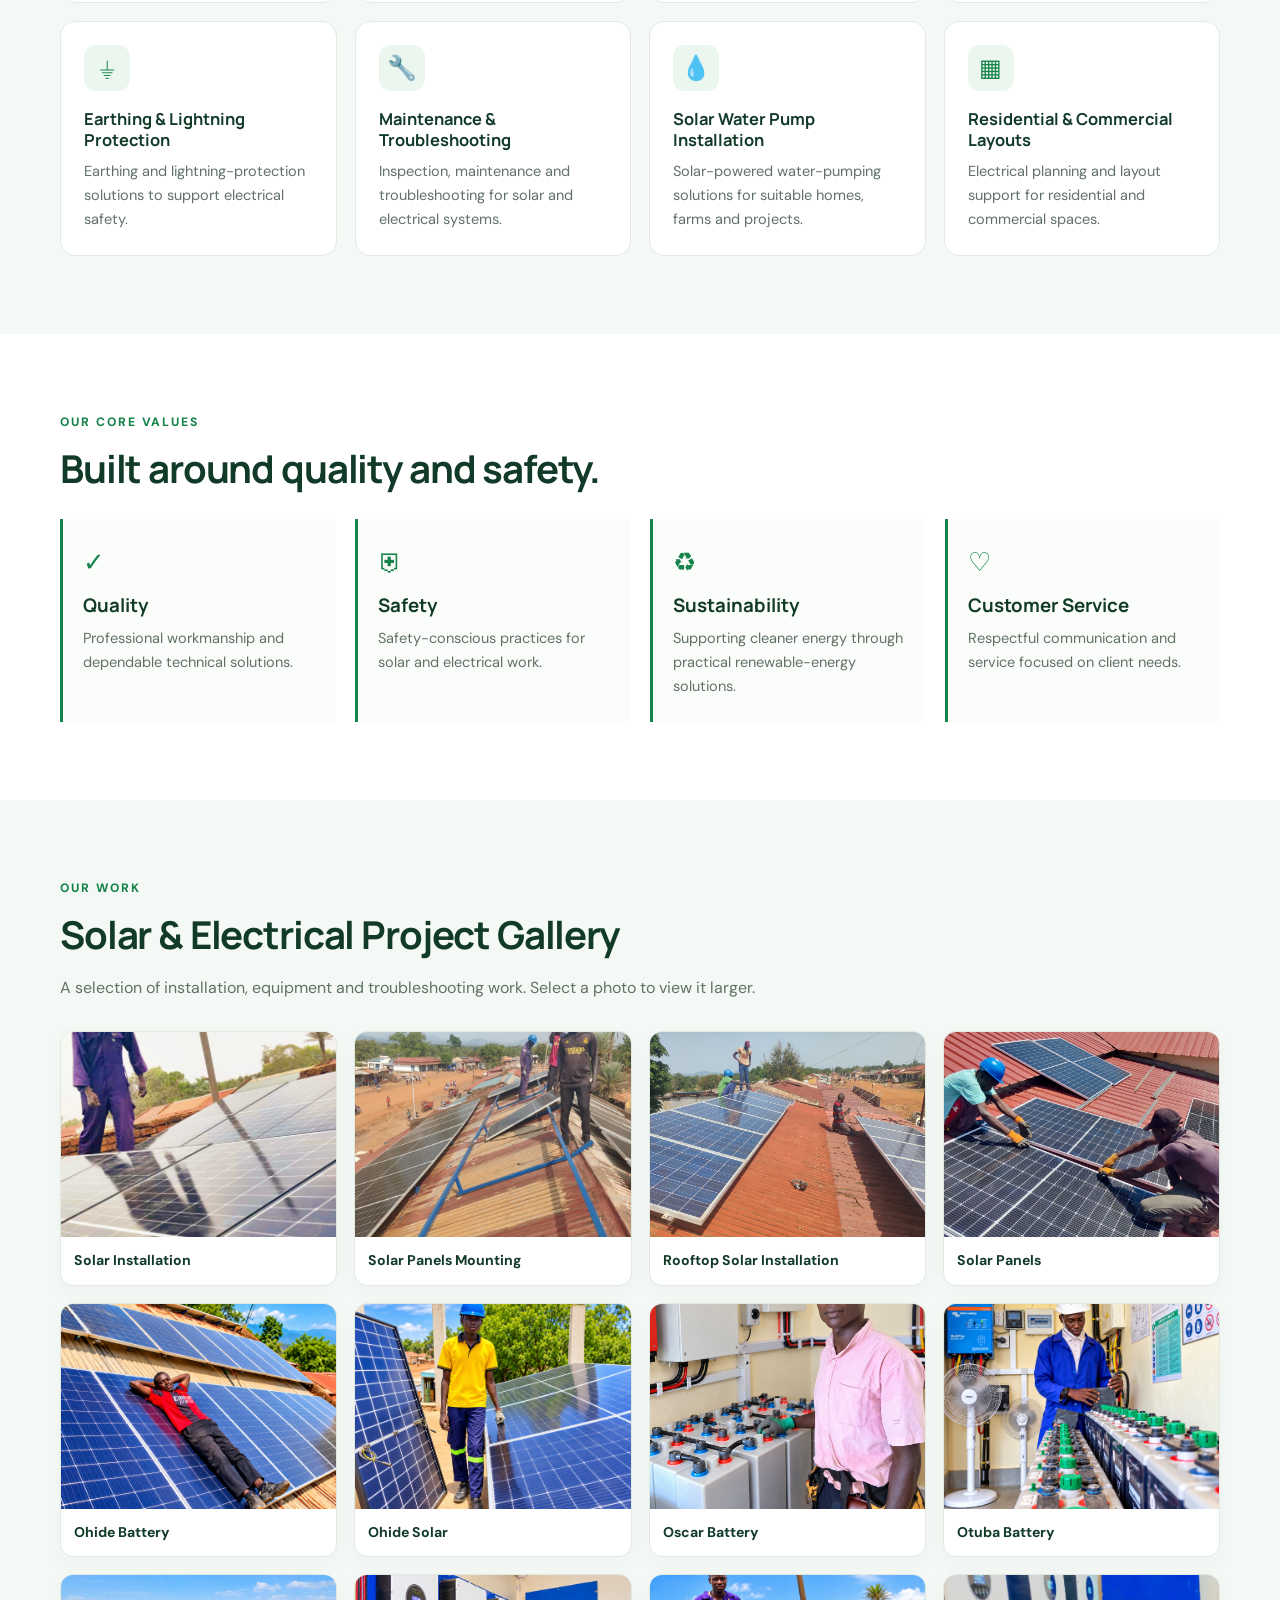
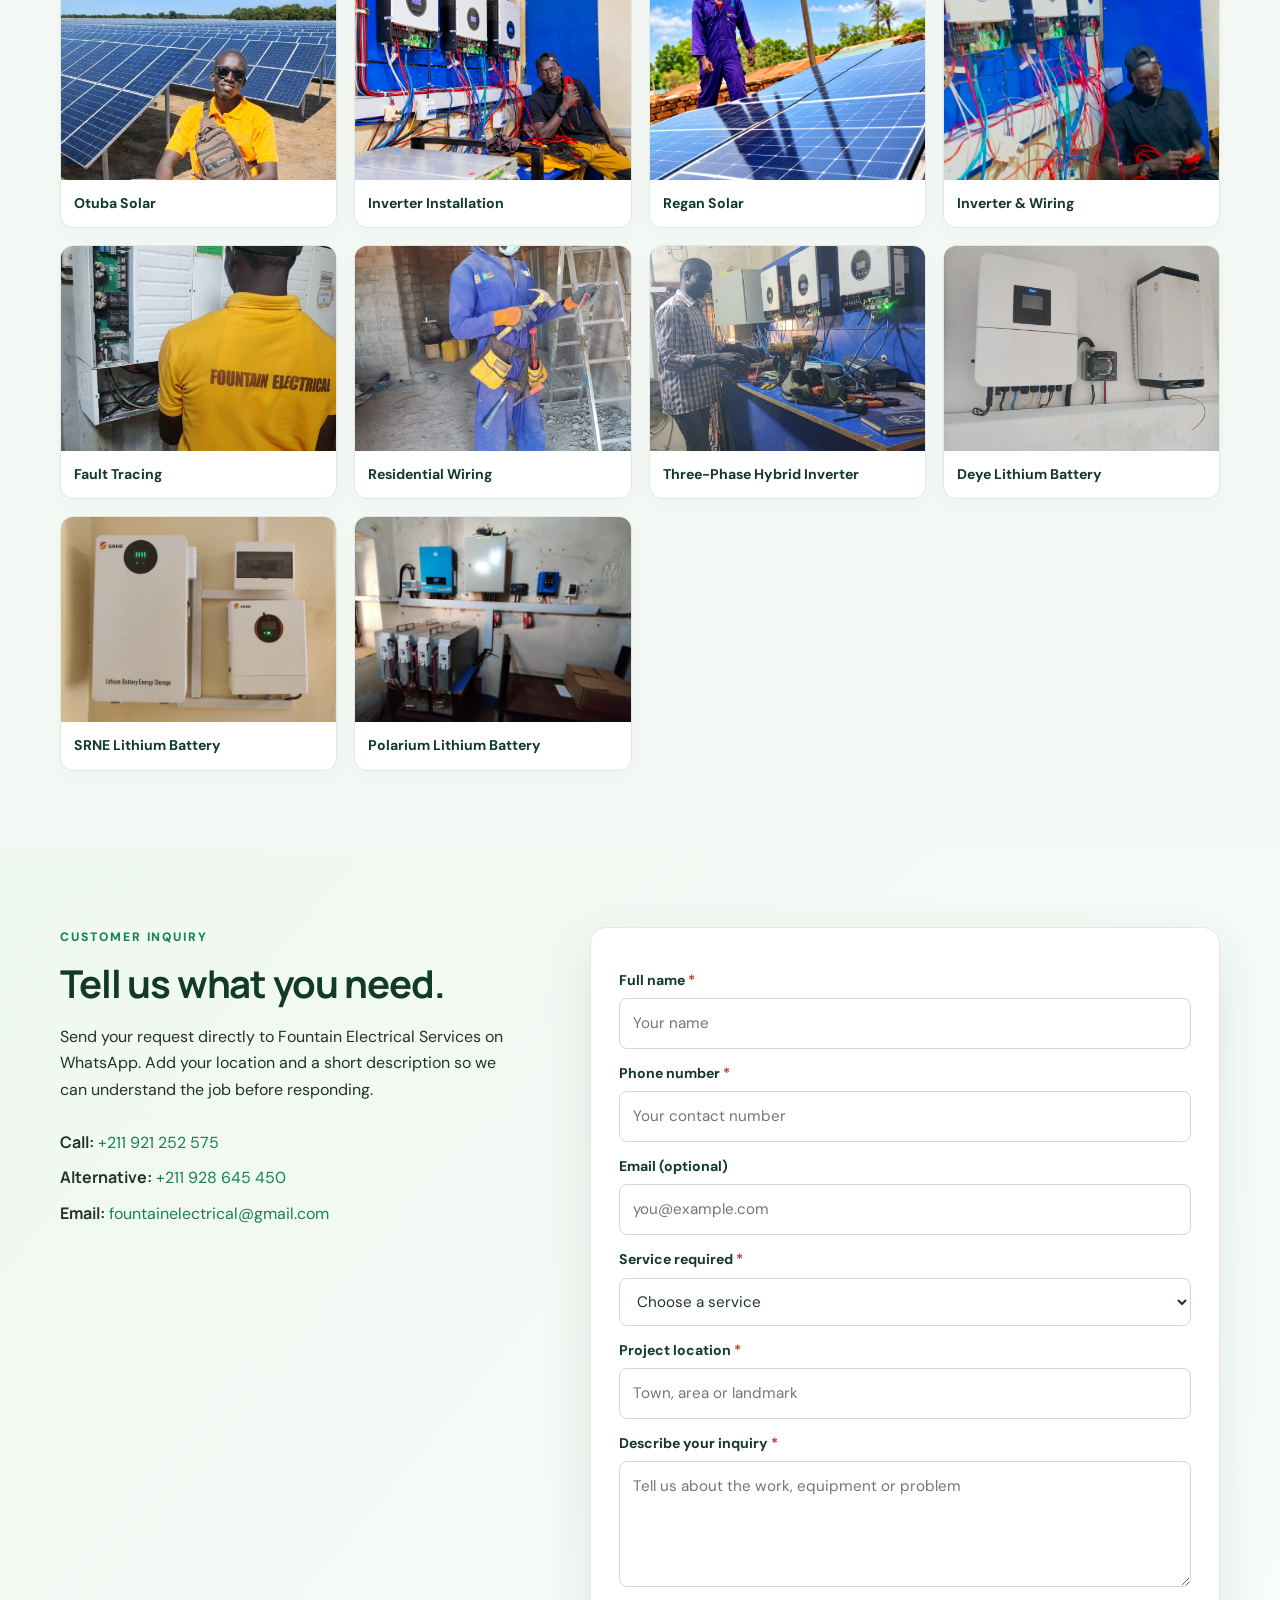
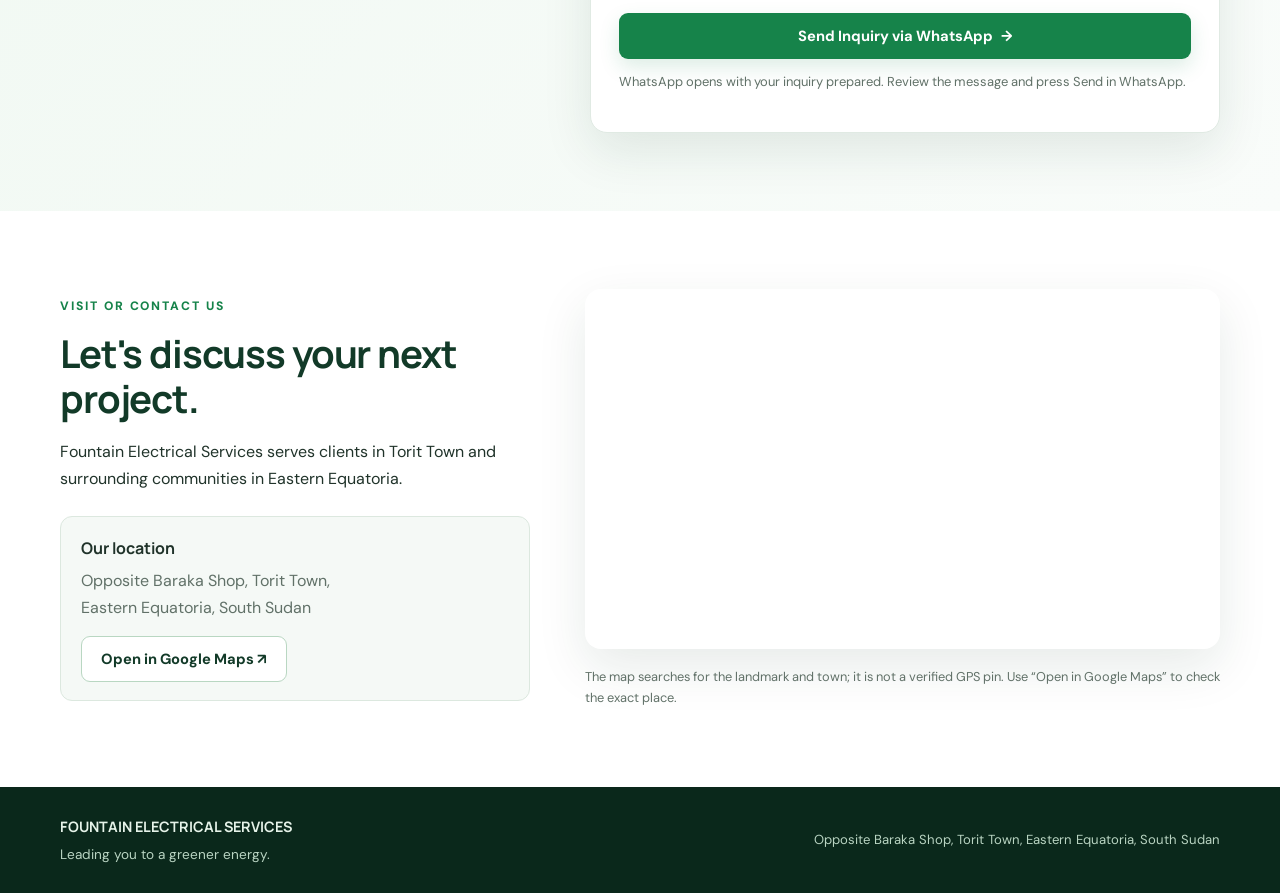
==== commit e8544eb5: "Update index.html duplicate image" ====
--- a/index.html
+++ b/index.html
@@ -88,7 +88,7 @@
       <figure><a href="fountain-assets/Solar%20panels%20mounting.jpg" target="_blank" rel="noopener"><img loading="lazy" src="fountain-assets/Solar%20panels%20mounting.jpg" alt="Solar panels being mounted"></a><figcaption>Solar Panels Mounting</figcaption></figure>
       <figure><a href="fountain-assets/Rooftop%20panels%20mounting.jpg" target="_blank" rel="noopener"><img loading="lazy" src="fountain-assets/Rooftop%20panels%20mounting.jpg" alt="Rooftop solar panel mounting"></a><figcaption>Rooftop Solar Installation</figcaption></figure>
       <figure><a href="fountain-assets/panels%20.jpg" target="_blank" rel="noopener"><img loading="lazy" src="fountain-assets/panels%20.jpg" alt="Solar panels"></a><figcaption>Solar Panels</figcaption></figure>
-      <figure><a href="fountain-assets/battery-installation.jpg" target="_blank" rel="noopener"><img loading="lazy" src="fountain-assets/battery-installation.jpg" alt="Battery installation"></a><figcaption>Battery Installation</figcaption></figure>
+      
       <figure><a href="fountain-assets/Ohide%20Battery.png" target="_blank" rel="noopener"><img loading="lazy" src="fountain-assets/Ohide%20Battery.png" alt="Ohide battery installation"></a><figcaption>Ohide Battery</figcaption></figure>
       <figure><a href="fountain-assets/Ohide%20Solar.png" target="_blank" rel="noopener"><img loading="lazy" src="fountain-assets/Ohide%20Solar.png" alt="Ohide solar project"></a><figcaption>Ohide Solar</figcaption></figure>
       <figure><a href="fountain-assets/Oscar%20Battery.png" target="_blank" rel="noopener"><img loading="lazy" src="fountain-assets/Oscar%20Battery.png" alt="Oscar battery project"></a><figcaption>Oscar Battery</figcaption></figure>
--- a/style.css
+++ b/style.css
@@ -1,66 +1,17 @@
-*{box-sizing:border-box}
-html{scroll-behavior:smooth;scroll-padding-top:88px}
-body{margin:0;font-family:Inter,Arial,sans-serif;color:#142018;background:#fff;line-height:1.6}
-.container{width:min(1120px,92%);margin:auto}
-.site-header{position:sticky;top:0;z-index:50;background:rgba(255,255,255,.97);border-bottom:1px solid #e7ece8;backdrop-filter:blur(10px)}
-.nav{min-height:74px;display:flex;align-items:center;justify-content:space-between;gap:25px}
-.brand{display:flex;align-items:center;gap:10px;text-decoration:none;color:#142018}
-.brand-mark{width:54px;height:54px;border-radius:12px;display:grid;place-items:center;overflow:hidden;background:#fff}
-.brand-mark img{width:100%;height:100%;object-fit:contain}
-.brand strong{display:block;font-size:16px;letter-spacing:.2px}
-.brand small{display:block;color:#16834a;font-size:12px}
-nav{display:flex;gap:24px}
-nav a{color:#26332b;text-decoration:none;font-weight:600;font-size:14px}
-.menu{display:none;border:0;background:none;font-size:30px;line-height:1;cursor:pointer}
-.hero{background:linear-gradient(135deg,#eaf8ef,#f7fbf8);padding:90px 0}
-.hero-grid{display:grid;grid-template-columns:1.35fr .65fr;gap:60px;align-items:center}
-.eyebrow{color:#16834a;font-size:12px;font-weight:800;letter-spacing:2px;margin:0 0 12px}
-.hero h1{font-size:clamp(38px,5vw,64px);line-height:1.08;margin:0 0 22px;letter-spacing:-1.5px}
-.lead{font-size:19px;max-width:680px;color:#536158}
-.actions{display:flex;gap:12px;flex-wrap:wrap;margin-top:30px}
-.btn{display:inline-block;padding:13px 20px;border-radius:9px;text-decoration:none;font-weight:800}
-.primary{background:#16834a;color:#fff}.secondary{border:1px solid #16834a;color:#16834a;background:#fff}
-.hero-card{position:relative;min-height:380px;overflow:hidden;border-radius:22px;box-shadow:0 20px 50px rgba(18,58,40,.16);background:#123a28}
-.hero-card img{width:100%;height:100%;min-height:380px;object-fit:cover;display:block}
-.hero-photo:after{content:"";position:absolute;inset:0;background:linear-gradient(90deg,rgba(9,46,29,.78),rgba(9,46,29,.08))}
-.hero-photo-caption{position:absolute;z-index:2;left:32px;right:28px;bottom:32px;color:#fff}.hero-photo-caption .sun{font-size:38px}
-.hero-photo-caption h2{margin:6px 0;font-size:28px}.hero-photo-caption p{margin:0;color:#e9f5ee}
-.section{padding:85px 0}.alt{background:#f5f8f6}
-.section h2{font-size:38px;line-height:1.15;margin:0 0 25px}.two-col,.contact-grid{display:grid;grid-template-columns:1fr 1fr;gap:70px}
-.values{display:flex;flex-wrap:wrap;gap:8px;margin-top:22px}.values span{background:#eaf5ee;color:#17633c;padding:7px 10px;border-radius:999px;font-size:13px}
-.section-intro{color:#5b685f;max-width:760px;font-size:18px}
-.service-list{display:grid;gap:22px;margin-top:32px}
-.service-card{position:relative;min-height:220px;overflow:hidden;border:1px solid #dce7e0;border-radius:22px;background:#f8fbf9;isolation:isolate;box-shadow:0 10px 28px rgba(20,32,24,.07)}
-.service-card::before{content:"";position:absolute;inset:0;z-index:-3;background:#eef5f0}
-.service-photo{position:absolute;inset:0;z-index:-2;background-image:var(--service-image);background-size:cover;background-position:var(--image-position,center);transform:scale(1.035);filter:saturate(.82) contrast(.95);opacity:.24}
-.service-overlay{position:absolute;inset:0;z-index:-1;background:linear-gradient(90deg,rgba(255,255,255,.98) 0%,rgba(255,255,255,.93) 39%,rgba(255,255,255,.72) 65%,rgba(255,255,255,.40) 100%)}
-.service-content{position:relative;z-index:2;width:min(700px,70%);padding:32px 36px}
-.service-kicker{margin:0 0 8px;color:#16834a;font-size:11px;font-weight:900;letter-spacing:2px}.service-card h3{margin:0 0 10px;font-size:30px;line-height:1.15;color:#10291e}
-.service-card p:not(.service-kicker){margin:0;font-size:17px;color:#28352e;max-width:650px}
-.cards{display:grid;grid-template-columns:repeat(4,1fr);gap:18px}.cards article:not(.service-card){background:#fff;border:1px solid #e2e9e4;border-radius:16px;padding:25px}
-.icon{font-size:30px;color:#16834a}.cards h3{margin:12px 0 6px}
-.product-list{display:grid;grid-template-columns:repeat(2,1fr);gap:14px}.product-list div{padding:20px;border-left:4px solid #16834a;background:#f7faf8}.product-list strong,.product-list span{display:block}.product-list span{color:#66736b;margin-top:5px}
-.gallery{display:grid;grid-template-columns:repeat(4,1fr);gap:14px;margin-top:25px}.gallery figure{margin:0;border-radius:15px;overflow:hidden;background:#eef5f0;border:1px solid #e2e9e4}.gallery img{width:100%;height:180px;display:block;object-fit:cover}.gallery figcaption{padding:10px 12px;font-size:13px;font-weight:700}
-.contact{background:#123a28;color:#fff}.contact .eyebrow{color:#8ee0af}.contact-card{background:#fff;color:#17241c;border-radius:18px;padding:28px}.contact-card a{color:#16834a}.full{width:100%;text-align:center;margin-top:10px}
-footer{background:#0d281c;color:#dce8df;padding:28px 0}.footer-inner{display:flex;justify-content:space-between;gap:20px;font-size:13px}.footer-inner span{color:#9fb2a5}
-.whatsapp-float{position:fixed;right:22px;bottom:22px;z-index:60;width:66px;height:66px;border-radius:50%;display:grid;place-items:center;background:#16834a;color:#fff;text-decoration:none;font-weight:900;font-size:17px;box-shadow:0 12px 30px rgba(0,0,0,.2)}
-@media(max-width:850px){
-  nav{display:none;position:absolute;top:74px;left:0;right:0;background:#fff;padding:18px 4%;border-bottom:1px solid #e7ece8;flex-direction:column;gap:14px}
-  .menu{display:block}.brand-mark{width:50px;height:50px}nav.open{display:flex}
-  .hero{padding:65px 0}.hero-grid,.two-col,.contact-grid{grid-template-columns:1fr;gap:35px}.cards{grid-template-columns:1fr 1fr}
-  .gallery{grid-template-columns:1fr 1fr}.service-content{width:72%}
-}
-@media(max-width:600px){
-  html{scroll-padding-top:82px}.container{width:min(100% - 32px,1120px)}
-  .nav{min-height:78px}.brand{gap:8px}.brand strong{font-size:14px}.brand small{font-size:10.5px}.brand-mark{width:46px;height:46px}
-  nav{top:78px;padding:16px}.hero{padding:54px 0}.hero h1{font-size:39px}.lead{font-size:17px}.hero-card{min-height:300px}.hero-card img{min-height:300px}.hero-photo-caption{left:22px;right:20px;bottom:22px}.hero-photo-caption h2{font-size:23px}
-  .section{padding:58px 0}.section h2{font-size:32px}.section-intro{font-size:17px;line-height:1.7}
-  .service-list{gap:18px;margin-top:25px}.service-card{min-height:300px;border-radius:20px}
-  .service-photo{opacity:.20;transform:scale(1.08);background-position:center,var(--image-position,center)}
-  .service-overlay{background:linear-gradient(180deg,rgba(255,255,255,.985) 0%,rgba(255,255,255,.95) 46%,rgba(255,255,255,.72) 100%)}
-  .service-content{width:100%;padding:27px 23px 30px}.service-kicker{font-size:10.5px;letter-spacing:1.8px}.service-card h3{font-size:25px;line-height:1.2}.service-card p:not(.service-kicker){font-size:16px;line-height:1.65}
-  .cards,.product-list,.gallery{grid-template-columns:1fr}.gallery img{height:220px}.footer-inner{flex-direction:column;gap:6px}.whatsapp-float{width:60px;height:60px;right:15px;bottom:15px}
-}
+@import url('https://fonts.googleapis.com/css2?family=DM+Sans:wght@400;500;600;700&family=Manrope:wght@400;500;600;700;800&display=swap');
+:root{--green:#16834a;--green-dark:#123a28;--green-deep:#0a281b;--mint:#eaf6ee;--text:#20332a;--muted:#617168;--line:#dce8df;--soft:#f5f9f6;--shadow:0 18px 50px rgba(18,58,40,.10)}
+*{box-sizing:border-box}html{scroll-behavior:smooth;scroll-padding-top:90px}body{margin:0;color:var(--text);font-family:'DM Sans',Arial,sans-serif;line-height:1.65;background:#fff}
+h1,h2,h3,strong{font-family:Manrope,'DM Sans',Arial,sans-serif}h1{font-size:clamp(2.5rem,5vw,4.7rem);line-height:1.08;letter-spacing:-.045em;margin:0 0 22px}h1 span{color:var(--green)}h2{font-size:clamp(1.9rem,3vw,2.8rem);line-height:1.18;letter-spacing:-.03em;margin:0 0 18px;color:var(--green-dark)}h3{line-height:1.3}p{margin-top:0}a{color:var(--green);text-decoration:none}a:hover{color:var(--green-dark)}
+.container{width:min(1160px,calc(100% - 40px));margin-inline:auto}.site-header{position:sticky;top:0;z-index:20;background:rgba(255,255,255,.96);backdrop-filter:blur(14px);border-bottom:1px solid #e7eee9}.nav-wrap{min-height:82px;display:flex;align-items:center;justify-content:space-between;gap:22px}.brand{display:flex;align-items:center;gap:12px;color:var(--green-dark);min-width:0}.brand img{width:52px;height:52px;object-fit:contain}.brand strong{display:block;font-size:.96rem;line-height:1.25}.brand small{display:block;color:var(--muted);font-size:.76rem;margin-top:4px}nav{display:flex;align-items:center;gap:19px}nav a{font-size:.87rem;font-weight:700;color:#2c4436;white-space:nowrap}nav a:hover{color:var(--green)}.menu{display:none;border:0;background:var(--mint);color:var(--green-dark);border-radius:9px;font-size:1.5rem;padding:7px 12px}
+.hero{padding:76px 0 82px;background:radial-gradient(circle at 90% 15%,#e3f5e8 0,transparent 35%),linear-gradient(120deg,#f7fbf8,#fff)}.hero-grid{display:grid;grid-template-columns:1.04fr .96fr;align-items:center;gap:55px}.eyebrow{font-size:.76rem;font-weight:800;letter-spacing:.16em;color:var(--green);margin-bottom:14px}.lead{font-size:1.12rem;color:#52665a;max-width:620px;margin-bottom:27px}.actions{display:flex;flex-wrap:wrap;gap:12px}.btn{display:inline-flex;align-items:center;justify-content:center;gap:8px;border:1px solid transparent;border-radius:9px;padding:12px 19px;font:700 .92rem 'DM Sans',sans-serif;cursor:pointer;transition:transform .2s,background .2s}.btn:hover{transform:translateY(-2px)}.primary{background:var(--green);color:#fff;box-shadow:0 8px 20px #16834a25}.primary:hover{background:var(--green-dark);color:#fff}.outline{border-color:#b9d7c2;color:var(--green-dark);background:#fff}.outline:hover{background:var(--mint)}.hero-points{display:flex;flex-wrap:wrap;gap:14px 20px;margin-top:25px;color:#486252;font-size:.85rem;font-weight:700}.hero-photo{position:relative;min-width:0}.hero-photo>img{width:100%;height:430px;object-fit:cover;border-radius:24px;box-shadow:var(--shadow);display:block}.photo-badge{position:absolute;left:-25px;bottom:24px;background:#fff;border:1px solid #e4eee7;border-radius:14px;padding:15px 18px;box-shadow:var(--shadow);display:flex;align-items:center;gap:12px}.photo-badge strong,.photo-badge small{display:block}.photo-badge strong{font-size:.91rem}.photo-badge small{font-size:.78rem;color:var(--muted)}.sun{display:grid;place-items:center;background:var(--mint);color:var(--green);width:42px;height:42px;border-radius:50%;font-size:1.5rem}
+.section{padding:78px 0}.soft{background:var(--soft)}.two-col{display:grid;grid-template-columns:1fr 1fr;gap:70px;align-items:center}.two-col p{color:var(--muted)}.about-panel{background:var(--mint);padding:30px;border-radius:18px}.about-panel h3{font-size:1.25rem;color:var(--green-dark)}.value-tags{display:flex;flex-wrap:wrap;gap:10px}.value-tags span{background:#fff;border:1px solid #d4e8da;border-radius:100px;padding:9px 12px;font-size:.85rem;font-weight:700;color:#31543e}
+.cards{display:grid;grid-template-columns:repeat(4,minmax(0,1fr));gap:18px;margin-top:28px}.card{background:#fff;border:1px solid #e1ebe4;border-radius:15px;padding:23px;transition:transform .2s,box-shadow .2s}.card:hover{transform:translateY(-4px);box-shadow:var(--shadow)}.card-icon{display:grid;place-items:center;width:46px;height:46px;border-radius:12px;background:var(--mint);color:var(--green);font-size:1.5rem;margin-bottom:17px}.card h3{font-size:1.03rem;color:var(--green-dark);margin:0 0 9px}.card p{font-size:.91rem;color:var(--muted);margin-bottom:0}.section-intro{max-width:720px;color:var(--muted);margin-bottom:30px}.values-grid{display:grid;grid-template-columns:repeat(4,1fr);gap:20px;margin-top:28px}.values-grid article{padding:23px 20px;border-left:3px solid var(--green);background:#fbfdfb}.values-grid article>span{font-size:1.6rem;color:var(--green)}.values-grid h3{margin:9px 0;color:var(--green-dark)}.values-grid p{font-size:.91rem;color:var(--muted);margin-bottom:0}
+.gallery{display:grid;grid-template-columns:repeat(4,minmax(0,1fr));gap:17px;margin-top:30px}.gallery figure{margin:0;background:#fff;border:1px solid #e0eae3;border-radius:13px;overflow:hidden;box-shadow:0 6px 20px #123a2808}.gallery a{display:block;overflow:hidden;background:#e8f0ea}.gallery img{display:block;width:100%;height:205px;object-fit:cover;transition:transform .35s}.gallery a:hover img{transform:scale(1.045)}.gallery figcaption{padding:12px 13px;font-weight:700;font-size:.88rem;color:var(--green-dark)}
+.inquiry-section{background:linear-gradient(130deg,#eff8f1,#f9fcfa)}.inquiry-grid{display:grid;grid-template-columns:.85fr 1.15fr;gap:65px;align-items:start}.contact-lines{margin-top:26px}.contact-lines p{margin-bottom:8px}.inquiry-form{background:#fff;border:1px solid #e0eae3;border-radius:17px;padding:28px;box-shadow:var(--shadow)}.inquiry-form label{display:block;font-size:.88rem;font-weight:700;color:var(--green-dark);margin:13px 0 6px}.inquiry-form label span{color:#c0392b}.inquiry-form input,.inquiry-form select,.inquiry-form textarea{width:100%;padding:12px 13px;border:1px solid #cddbd1;border-radius:8px;background:#fff;color:var(--text);font:inherit;font-size:.95rem}.inquiry-form input:focus,.inquiry-form select:focus,.inquiry-form textarea:focus{outline:2px solid #a4d5b4;border-color:var(--green)}.inquiry-form textarea{resize:vertical}.full{width:100%;margin-top:17px}.form-note,.form-status{font-size:.81rem;color:var(--muted);margin:12px 0 0}
+.contact{background:#fff}.contact-grid{display:grid;grid-template-columns:.85fr 1.15fr;gap:55px;align-items:center}.address-box{padding:18px 20px;border:1px solid var(--line);border-radius:12px;background:var(--soft);margin-top:24px}.address-box p{margin:6px 0 15px;color:var(--muted)}.map-wrap iframe{width:100%;height:360px;border:0;border-radius:16px;box-shadow:var(--shadow)}.map-note{font-size:.8rem;color:var(--muted);margin:9px 0 0}
+footer{background:var(--green-deep);color:#e6f3e9;padding:27px 0}.footer-inner{display:flex;justify-content:space-between;align-items:center;gap:20px}.footer-inner strong{font-size:.9rem}.footer-inner p{margin:4px 0 0;color:#b9d4c2;font-size:.85rem}.footer-inner>span{font-size:.82rem;color:#b9d4c2;text-align:right}
+.whatsapp-float{position:fixed;right:20px;bottom:20px;z-index:30;width:60px;height:60px;display:grid;place-items:center;background:#25d366;color:#fff;border-radius:50%;box-shadow:0 8px 25px #0003;border:3px solid #fff}.whatsapp-float:hover{color:#fff;background:#1ebc59;transform:translateY(-2px)}.whatsapp-float svg{width:36px;height:36px;display:block}
+@media(max-width:1050px){nav{gap:12px}nav a{font-size:.8rem}.brand strong{font-size:.84rem}.cards{grid-template-columns:repeat(2,1fr)}.gallery{grid-template-columns:repeat(3,1fr)}.hero-grid{gap:35px}}
+@media(max-width:820px){.nav-wrap{min-height:72px}.menu{display:block}nav{display:none;position:absolute;top:72px;left:0;right:0;background:#fff;padding:16px 22px 22px;border-bottom:1px solid var(--line);box-shadow:0 15px 25px #123a2810;align-items:stretch;gap:0}nav.open{display:flex;flex-direction:column}nav a{padding:11px 0;border-bottom:1px solid #edf2ee;font-size:.95rem}.hero{padding:52px 0 60px}.hero-grid,.two-col,.inquiry-grid,.contact-grid{grid-template-columns:1fr;gap:35px}.hero-photo>img{height:360px}.photo-badge{left:12px}.section{padding:60px 0}.values-grid{grid-template-columns:repeat(2,1fr)}.gallery{grid-template-columns:repeat(2,1fr)}.inquiry-grid{gap:25px}}
+@media(max-width:480px){.container{width:min(100% - 28px,1160px)}.brand img{width:43px;height:43px}.brand{gap:8px}.brand strong{font-size:.72rem}.brand small{font-size:.67rem}.hero-photo>img{height:285px}.photo-badge{bottom:12px;padding:10px 12px}.photo-badge strong{font-size:.8rem}.photo-badge small{font-size:.7rem}.cards,.values-grid{grid-template-columns:1fr}.gallery{gap:10px}.gallery img{height:145px}.gallery figcaption{font-size:.79rem;padding:10px}.inquiry-form{padding:20px}.map-wrap iframe{height:300px}.footer-inner{align-items:flex-start;flex-direction:column}.footer-inner>span{text-align:left}.whatsapp-float{width:55px;height:55px;right:13px;bottom:13px}.whatsapp-float svg{width:33px;height:33px}}
 
-/* Final contact and WhatsApp refinements */
-.contact-card .btn.primary{color:#fff}.contact-card .btn.secondary{color:#16834a}.whatsapp-float svg{width:30px;height:30px;display:block;fill:currentColor}@media(max-width:600px){.whatsapp-float svg{width:28px;height:28px}}
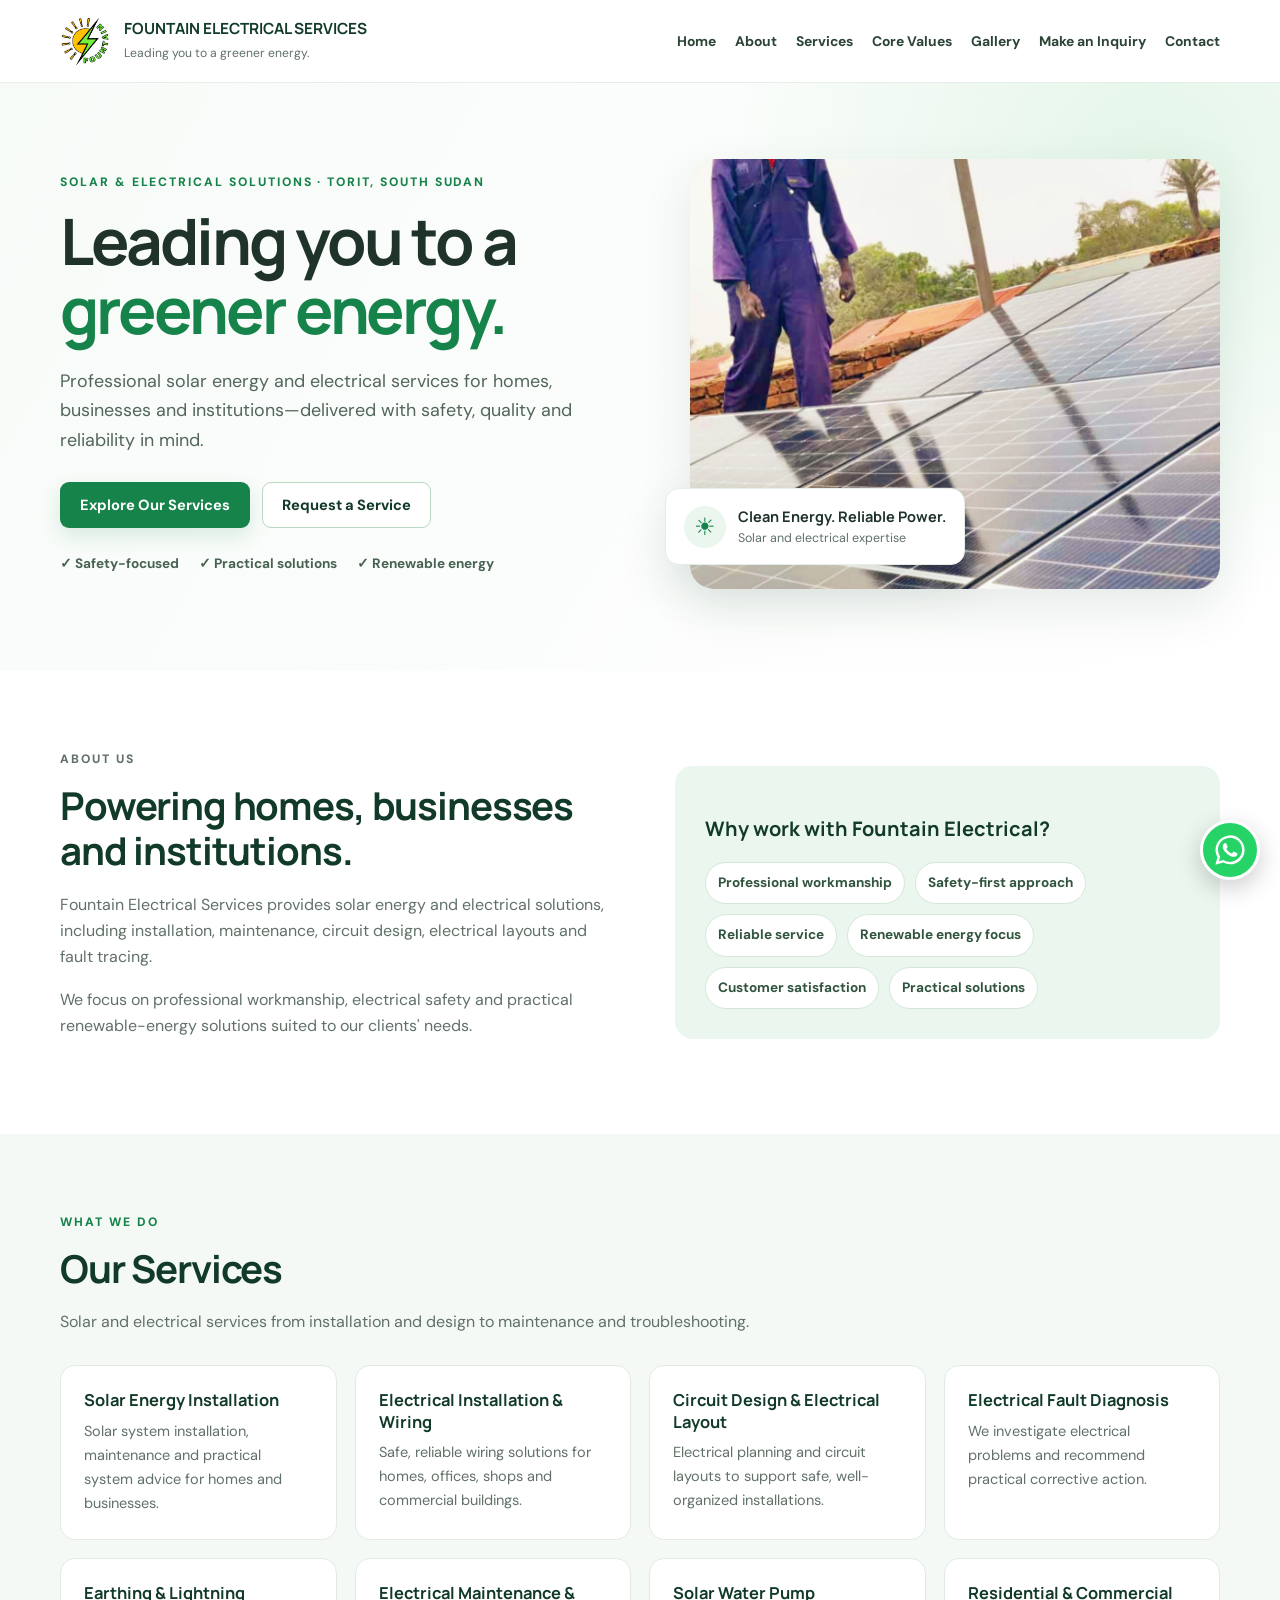
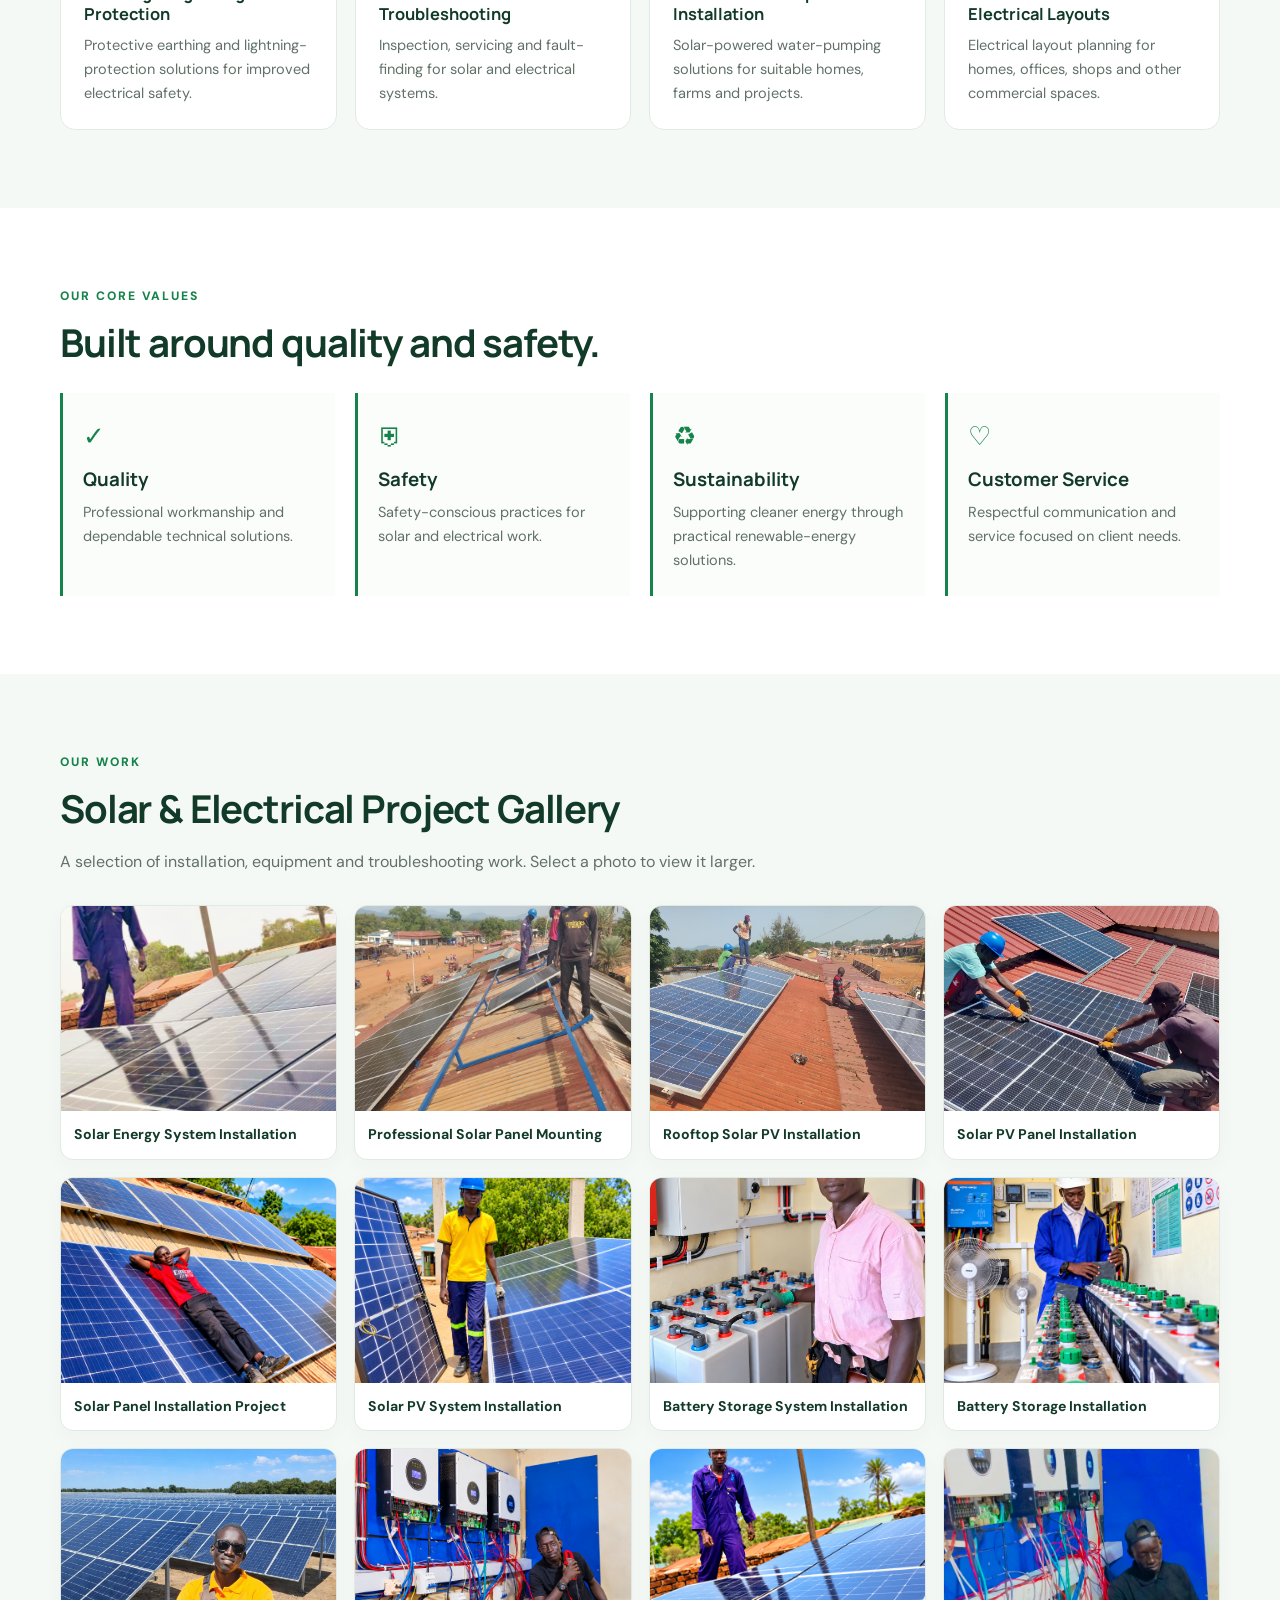
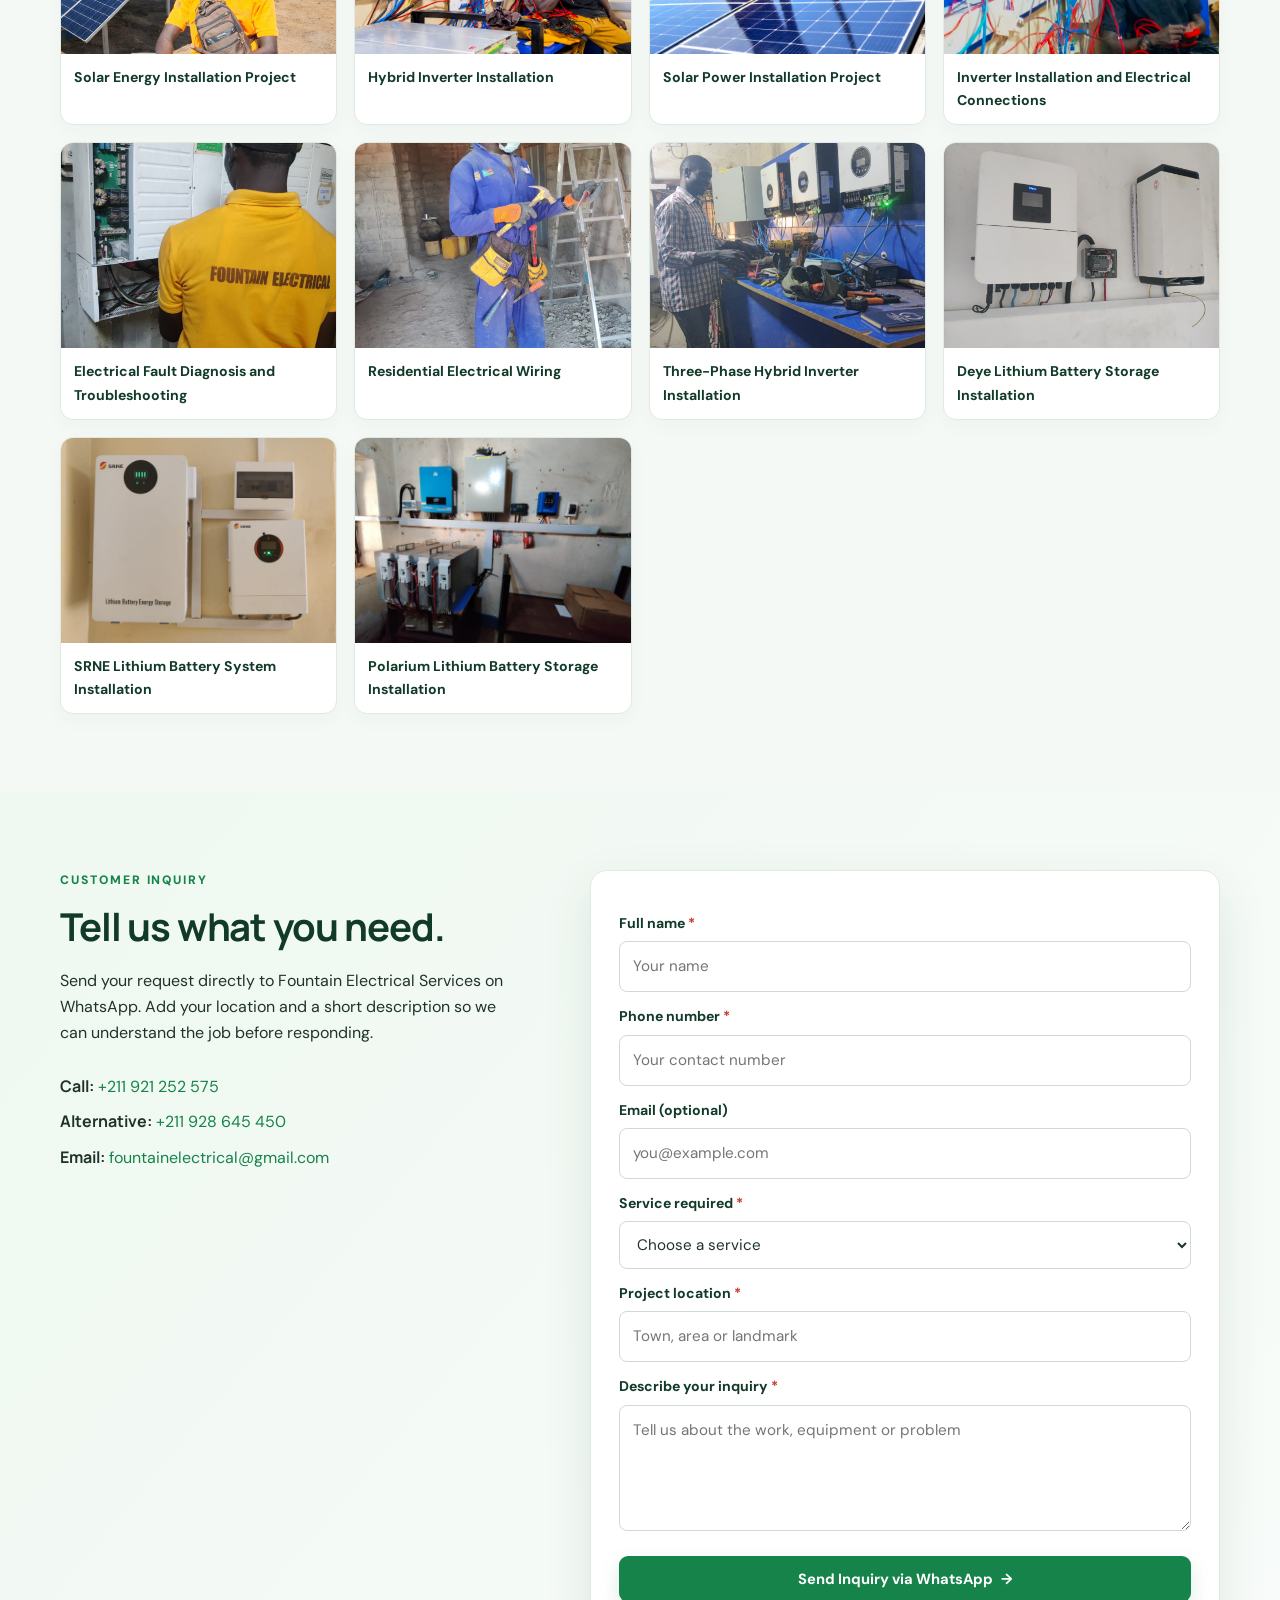
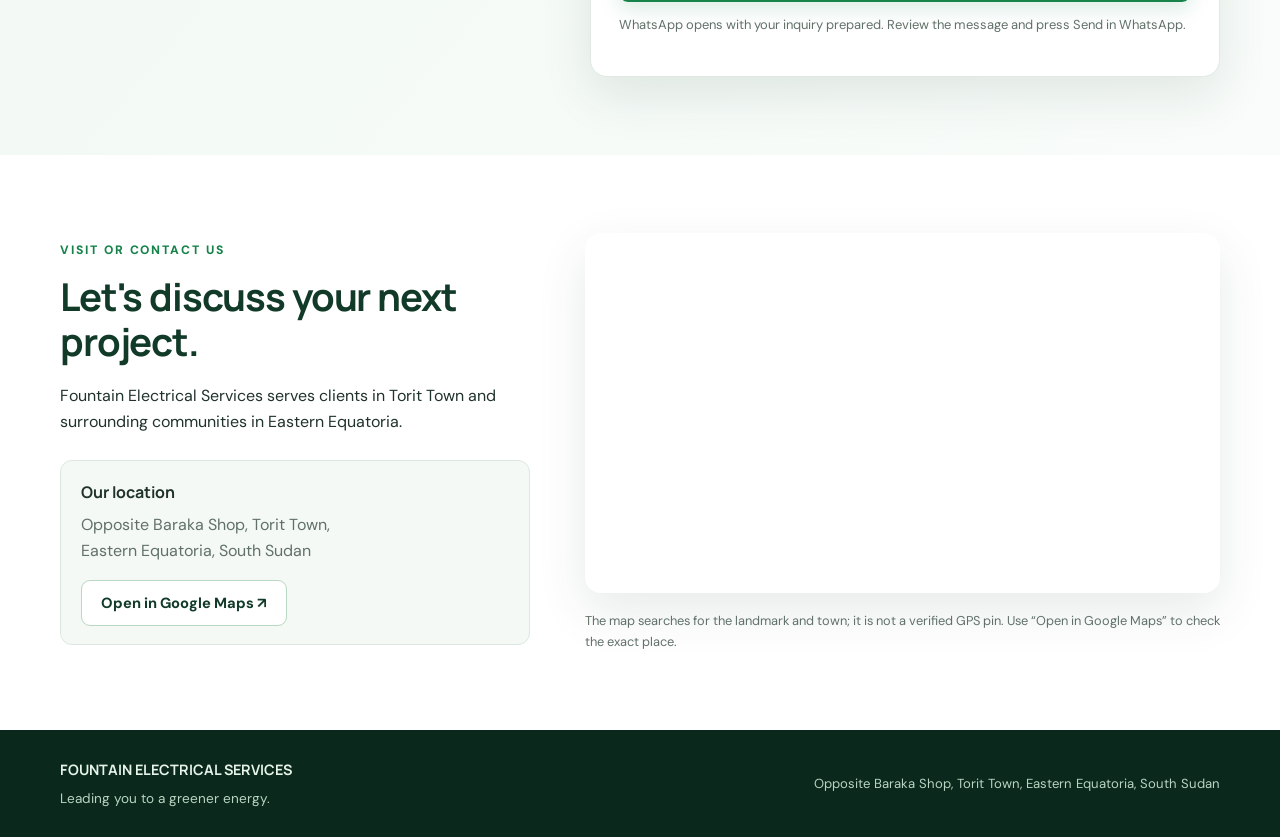
==== commit 1e6b23d7: "Rename index(3).html to index.html updated" ====
--- a/index.html
+++ b/index.html
@@ -57,14 +57,14 @@
     <p class="eyebrow">WHAT WE DO</p><h2>Our Services</h2>
     <p class="section-intro">Solar and electrical services from installation and design to maintenance and troubleshooting.</p>
     <div class="cards">
-      <article class="card"><span class="card-icon">☀</span><h3>Solar Energy Installation</h3><p>Solar system installation, maintenance and practical system advice for homes and businesses.</p></article>
-      <article class="card"><span class="card-icon">⚡</span><h3>Electrical Installation &amp; Wiring</h3><p>Residential and commercial wiring planned and installed with safety in mind.</p></article>
-      <article class="card"><span class="card-icon">⌁</span><h3>Circuit Design &amp; Electrical Layout</h3><p>Circuit design and electrical layouts for new installations and improvements.</p></article>
-      <article class="card"><span class="card-icon">⌕</span><h3>Diagnostics &amp; Fault Tracing</h3><p>Structured troubleshooting to help identify electrical faults and recommend corrective action.</p></article>
-      <article class="card"><span class="card-icon">⏚</span><h3>Earthing &amp; Lightning Protection</h3><p>Earthing and lightning-protection solutions to support electrical safety.</p></article>
-      <article class="card"><span class="card-icon">🔧</span><h3>Maintenance &amp; Troubleshooting</h3><p>Inspection, maintenance and troubleshooting for solar and electrical systems.</p></article>
-      <article class="card"><span class="card-icon">💧</span><h3>Solar Water Pump Installation</h3><p>Solar-powered water-pumping solutions for suitable homes, farms and projects.</p></article>
-      <article class="card"><span class="card-icon">▦</span><h3>Residential &amp; Commercial Layouts</h3><p>Electrical planning and layout support for residential and commercial spaces.</p></article>
+      <article class="card service-solar"><h3>Solar Energy Installation</h3><p>Solar system installation, maintenance and practical system advice for homes and businesses.</p></article>
+      <article class="card service-wiring"><h3>Electrical Installation &amp; Wiring</h3><p>Safe, reliable wiring solutions for homes, offices, shops and commercial buildings.</p></article>
+      <article class="card service-circuit"><h3>Circuit Design &amp; Electrical Layout</h3><p>Electrical planning and circuit layouts to support safe, well-organized installations.</p></article>
+      <article class="card service-fault"><h3>Electrical Fault Diagnosis</h3><p>We investigate electrical problems and recommend practical corrective action.</p></article>
+      <article class="card service-earthing"><h3>Earthing &amp; Lightning Protection</h3><p>Protective earthing and lightning-protection solutions for improved electrical safety.</p></article>
+      <article class="card service-maintenance"><h3>Electrical Maintenance &amp; Troubleshooting</h3><p>Inspection, servicing and fault-finding for solar and electrical systems.</p></article>
+      <article class="card service-pump"><h3>Solar Water Pump Installation</h3><p>Solar-powered water-pumping solutions for suitable homes, farms and projects.</p></article>
+      <article class="card service-layout"><h3>Residential &amp; Commercial Electrical Layouts</h3><p>Electrical layout planning for homes, offices, shops and other commercial spaces.</p></article>
     </div>
   </div>
 </section>
@@ -84,25 +84,24 @@
   <div class="container"><p class="eyebrow">OUR WORK</p><h2>Solar &amp; Electrical Project Gallery</h2>
     <p class="section-intro">A selection of installation, equipment and troubleshooting work. Select a photo to view it larger.</p>
     <div class="gallery">
-      <figure><a href="fountain-assets/solar-installation-1.jpg" target="_blank" rel="noopener"><img loading="lazy" src="fountain-assets/solar-installation-1.jpg" alt="Solar installation project"></a><figcaption>Solar Installation</figcaption></figure>
-      <figure><a href="fountain-assets/Solar%20panels%20mounting.jpg" target="_blank" rel="noopener"><img loading="lazy" src="fountain-assets/Solar%20panels%20mounting.jpg" alt="Solar panels being mounted"></a><figcaption>Solar Panels Mounting</figcaption></figure>
-      <figure><a href="fountain-assets/Rooftop%20panels%20mounting.jpg" target="_blank" rel="noopener"><img loading="lazy" src="fountain-assets/Rooftop%20panels%20mounting.jpg" alt="Rooftop solar panel mounting"></a><figcaption>Rooftop Solar Installation</figcaption></figure>
-      <figure><a href="fountain-assets/panels%20.jpg" target="_blank" rel="noopener"><img loading="lazy" src="fountain-assets/panels%20.jpg" alt="Solar panels"></a><figcaption>Solar Panels</figcaption></figure>
-      
-      <figure><a href="fountain-assets/Ohide%20Battery.png" target="_blank" rel="noopener"><img loading="lazy" src="fountain-assets/Ohide%20Battery.png" alt="Ohide battery installation"></a><figcaption>Ohide Battery</figcaption></figure>
-      <figure><a href="fountain-assets/Ohide%20Solar.png" target="_blank" rel="noopener"><img loading="lazy" src="fountain-assets/Ohide%20Solar.png" alt="Ohide solar project"></a><figcaption>Ohide Solar</figcaption></figure>
-      <figure><a href="fountain-assets/Oscar%20Battery.png" target="_blank" rel="noopener"><img loading="lazy" src="fountain-assets/Oscar%20Battery.png" alt="Oscar battery project"></a><figcaption>Oscar Battery</figcaption></figure>
-      <figure><a href="fountain-assets/Otuba%20Battery.png" target="_blank" rel="noopener"><img loading="lazy" src="fountain-assets/Otuba%20Battery.png" alt="Otuba battery project"></a><figcaption>Otuba Battery</figcaption></figure>
-      <figure><a href="fountain-assets/Otuba%20Solar.png" target="_blank" rel="noopener"><img loading="lazy" src="fountain-assets/Otuba%20Solar.png" alt="Otuba solar project"></a><figcaption>Otuba Solar</figcaption></figure>
-      <figure><a href="fountain-assets/Otuba%20inverter.png" target="_blank" rel="noopener"><img loading="lazy" src="fountain-assets/Otuba%20inverter.png" alt="Otuba inverter installation"></a><figcaption>Inverter Installation</figcaption></figure>
-      <figure><a href="fountain-assets/Regan%20solar.png" target="_blank" rel="noopener"><img loading="lazy" src="fountain-assets/Regan%20solar.png" alt="Regan solar project"></a><figcaption>Regan Solar</figcaption></figure>
-      <figure><a href="fountain-assets/inverter-installation.jpg" target="_blank" rel="noopener"><img loading="lazy" src="fountain-assets/inverter-installation.jpg" alt="Inverter installation and wiring"></a><figcaption>Inverter &amp; Wiring</figcaption></figure>
-      <figure><a href="fountain-assets/Fault%20tracing.jpg" target="_blank" rel="noopener"><img loading="lazy" src="fountain-assets/Fault%20tracing.jpg" alt="Electrical fault tracing"></a><figcaption>Fault Tracing</figcaption></figure>
-      <figure><a href="fountain-assets/Residential%20Wiring.jpg" target="_blank" rel="noopener"><img loading="lazy" src="fountain-assets/Residential%20Wiring.jpg" alt="Residential electrical wiring"></a><figcaption>Residential Wiring</figcaption></figure>
-      <figure><a href="fountain-assets/3%20phase%20Hybrid%20inverter%20installation.jpg" target="_blank" rel="noopener"><img loading="lazy" src="fountain-assets/3%20phase%20Hybrid%20inverter%20installation.jpg" alt="Three-phase hybrid inverter installation"></a><figcaption>Three-Phase Hybrid Inverter</figcaption></figure>
-      <figure><a href="fountain-assets/Deye%20lithium%20Battery%20installation.jpg" target="_blank" rel="noopener"><img loading="lazy" src="fountain-assets/Deye%20lithium%20Battery%20installation.jpg" alt="Deye lithium battery installation"></a><figcaption>Deye Lithium Battery</figcaption></figure>
-      <figure><a href="fountain-assets/SRNE%20lithium%20battery%20installation.jpg" target="_blank" rel="noopener"><img loading="lazy" src="fountain-assets/SRNE%20lithium%20battery%20installation.jpg" alt="SRNE lithium battery installation"></a><figcaption>SRNE Lithium Battery</figcaption></figure>
-      <figure><a href="fountain-assets/polarium%20lithium%20battery%20installation.jpg" target="_blank" rel="noopener"><img loading="lazy" src="fountain-assets/polarium%20lithium%20battery%20installation.jpg" alt="Polarium lithium battery installation"></a><figcaption>Polarium Lithium Battery</figcaption></figure>
+      <figure><a href="fountain-assets/solar-installation-1.jpg" target="_blank" rel="noopener"><img loading="lazy" src="fountain-assets/solar-installation-1.jpg" alt="Solar installation project"></a><figcaption>Solar Energy System Installation</figcaption></figure>
+      <figure><a href="fountain-assets/Solar%20panels%20mounting.jpg" target="_blank" rel="noopener"><img loading="lazy" src="fountain-assets/Solar%20panels%20mounting.jpg" alt="Solar panels being mounted"></a><figcaption>Professional Solar Panel Mounting</figcaption></figure>
+      <figure><a href="fountain-assets/Rooftop%20panels%20mounting.jpg" target="_blank" rel="noopener"><img loading="lazy" src="fountain-assets/Rooftop%20panels%20mounting.jpg" alt="Rooftop solar panel mounting"></a><figcaption>Rooftop Solar PV Installation</figcaption></figure>
+      <figure><a href="fountain-assets/panels%20.jpg" target="_blank" rel="noopener"><img loading="lazy" src="fountain-assets/panels%20.jpg" alt="Solar panels"></a><figcaption>Solar PV Panel Installation</figcaption></figure>
+      <figure><a href="fountain-assets/Ohide%20Battery.png" target="_blank" rel="noopener"><img loading="lazy" src="fountain-assets/Ohide%20Battery.png" alt="Ohide battery installation"></a><figcaption>Solar Panel Installation Project</figcaption></figure>
+      <figure><a href="fountain-assets/Ohide%20Solar.png" target="_blank" rel="noopener"><img loading="lazy" src="fountain-assets/Ohide%20Solar.png" alt="Ohide solar project"></a><figcaption>Solar PV System Installation</figcaption></figure>
+      <figure><a href="fountain-assets/Oscar%20Battery.png" target="_blank" rel="noopener"><img loading="lazy" src="fountain-assets/Oscar%20Battery.png" alt="Oscar battery project"></a><figcaption>Battery Storage System Installation</figcaption></figure>
+      <figure><a href="fountain-assets/Otuba%20Battery.png" target="_blank" rel="noopener"><img loading="lazy" src="fountain-assets/Otuba%20Battery.png" alt="Otuba battery project"></a><figcaption>Battery Storage Installation</figcaption></figure>
+      <figure><a href="fountain-assets/Otuba%20Solar.png" target="_blank" rel="noopener"><img loading="lazy" src="fountain-assets/Otuba%20Solar.png" alt="Otuba solar project"></a><figcaption>Solar Energy Installation Project</figcaption></figure>
+      <figure><a href="fountain-assets/Otuba%20inverter.png" target="_blank" rel="noopener"><img loading="lazy" src="fountain-assets/Otuba%20inverter.png" alt="Otuba inverter installation"></a><figcaption>Hybrid Inverter Installation</figcaption></figure>
+      <figure><a href="fountain-assets/Regan%20solar.png" target="_blank" rel="noopener"><img loading="lazy" src="fountain-assets/Regan%20solar.png" alt="Regan solar project"></a><figcaption>Solar Power Installation Project</figcaption></figure>
+      <figure><a href="fountain-assets/inverter-installation.jpg" target="_blank" rel="noopener"><img loading="lazy" src="fountain-assets/inverter-installation.jpg" alt="Inverter installation and wiring"></a><figcaption>Inverter Installation and Electrical Connections</figcaption></figure>
+      <figure><a href="fountain-assets/Fault%20tracing.jpg" target="_blank" rel="noopener"><img loading="lazy" src="fountain-assets/Fault%20tracing.jpg" alt="Electrical fault tracing"></a><figcaption>Electrical Fault Diagnosis and Troubleshooting</figcaption></figure>
+      <figure><a href="fountain-assets/Residential%20Wiring.jpg" target="_blank" rel="noopener"><img loading="lazy" src="fountain-assets/Residential%20Wiring.jpg" alt="Residential electrical wiring"></a><figcaption>Residential Electrical Wiring</figcaption></figure>
+      <figure><a href="fountain-assets/3%20phase%20Hybrid%20inverter%20installation.jpg" target="_blank" rel="noopener"><img loading="lazy" src="fountain-assets/3%20phase%20Hybrid%20inverter%20installation.jpg" alt="Three-phase hybrid inverter installation"></a><figcaption>Three-Phase Hybrid Inverter Installation</figcaption></figure>
+      <figure><a href="fountain-assets/Deye%20lithium%20Battery%20installation.jpg" target="_blank" rel="noopener"><img loading="lazy" src="fountain-assets/Deye%20lithium%20Battery%20installation.jpg" alt="Deye lithium battery installation"></a><figcaption>Deye Lithium Battery Storage Installation</figcaption></figure>
+      <figure><a href="fountain-assets/SRNE%20lithium%20battery%20installation.jpg" target="_blank" rel="noopener"><img loading="lazy" src="fountain-assets/SRNE%20lithium%20battery%20installation.jpg" alt="SRNE lithium battery installation"></a><figcaption>SRNE Lithium Battery System Installation</figcaption></figure>
+      <figure><a href="fountain-assets/polarium%20lithium%20battery%20installation.jpg" target="_blank" rel="noopener"><img loading="lazy" src="fountain-assets/polarium%20lithium%20battery%20installation.jpg" alt="Polarium lithium battery installation"></a><figcaption>Polarium Lithium Battery Storage Installation</figcaption></figure>
     </div>
   </div>
 </section>
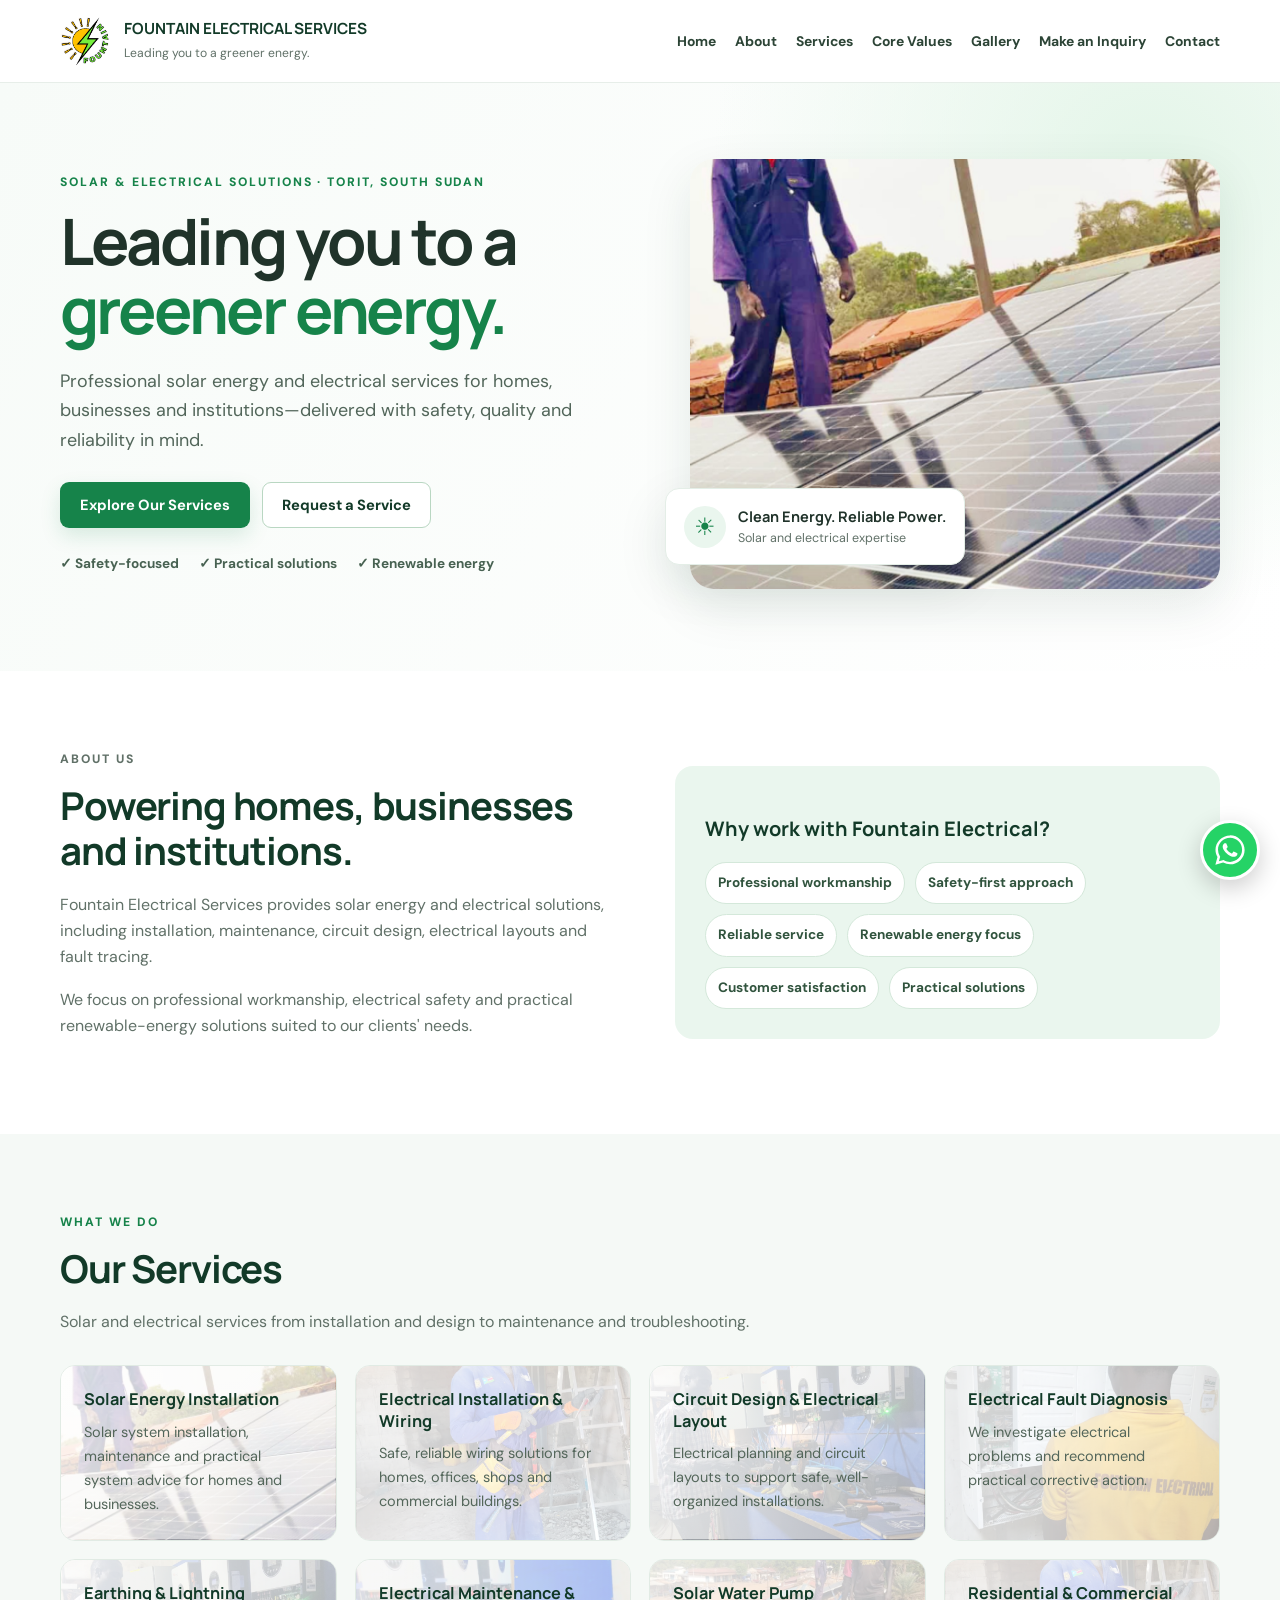
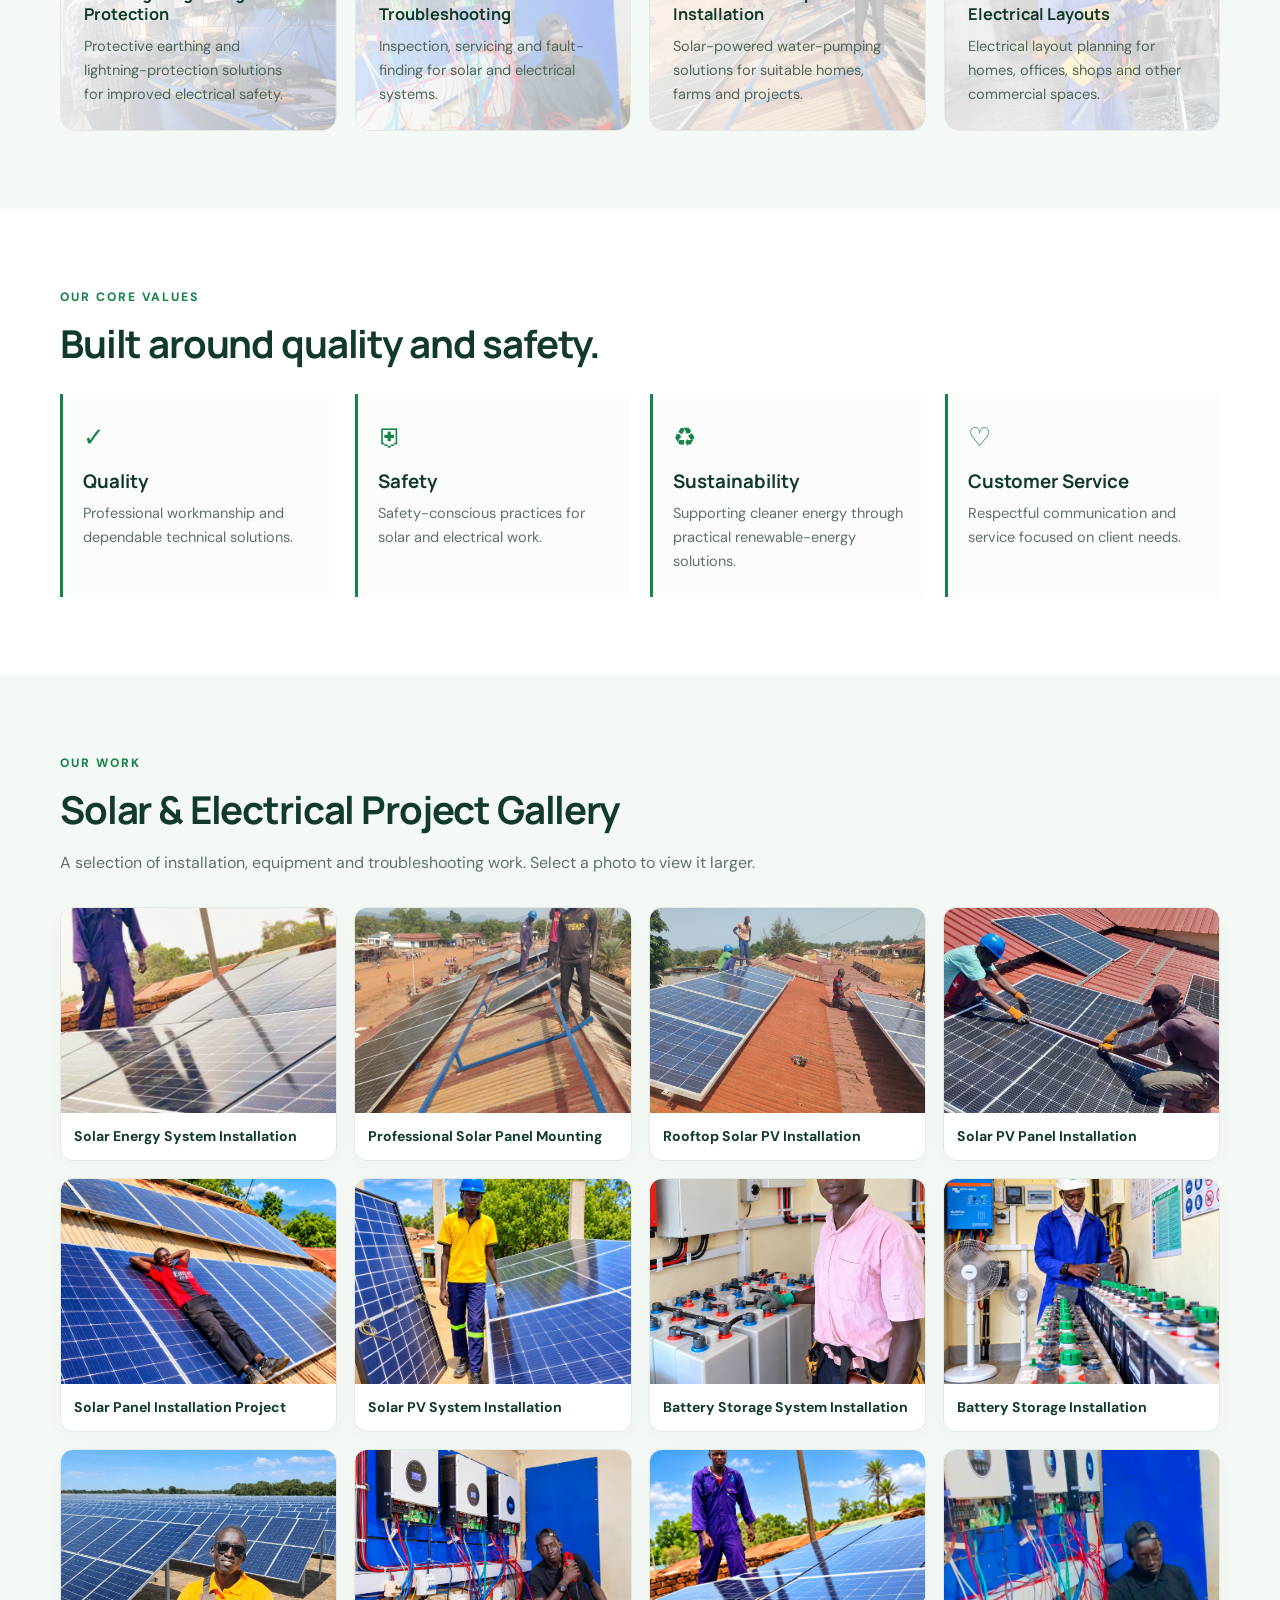
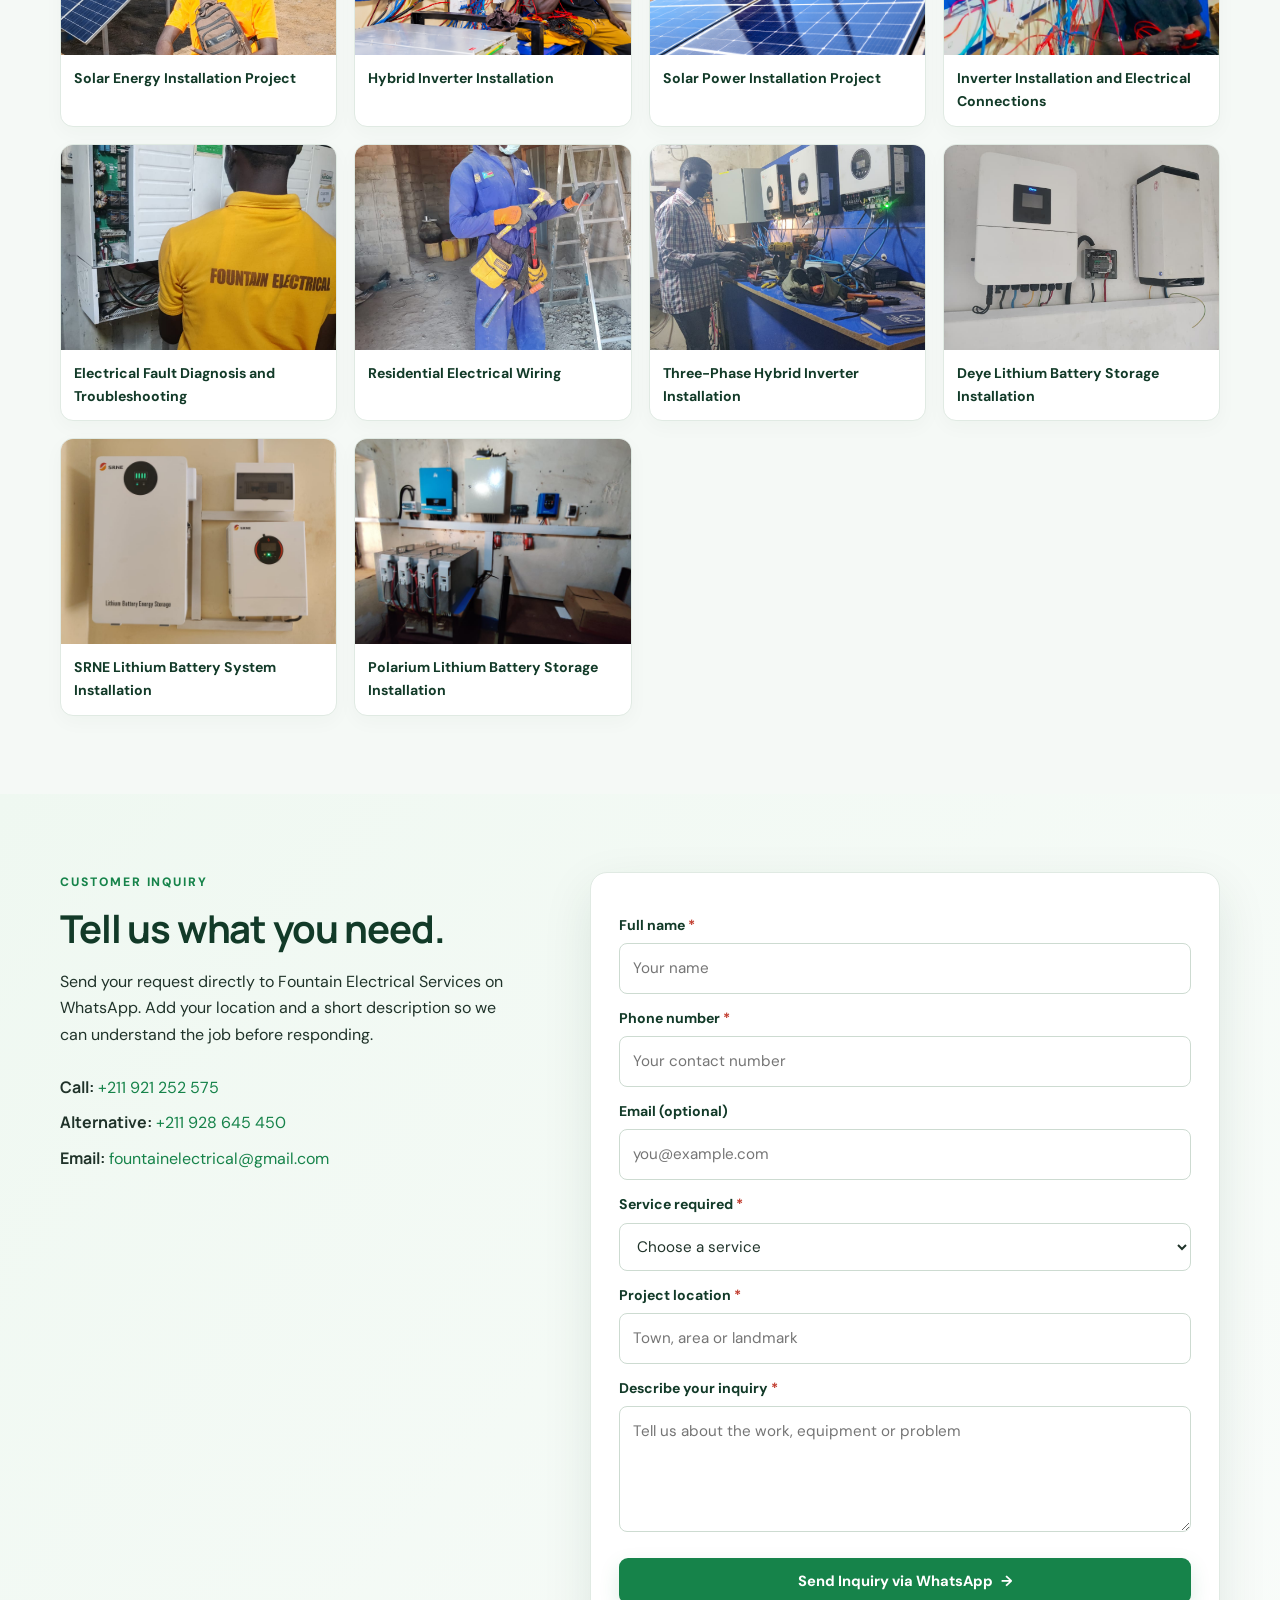
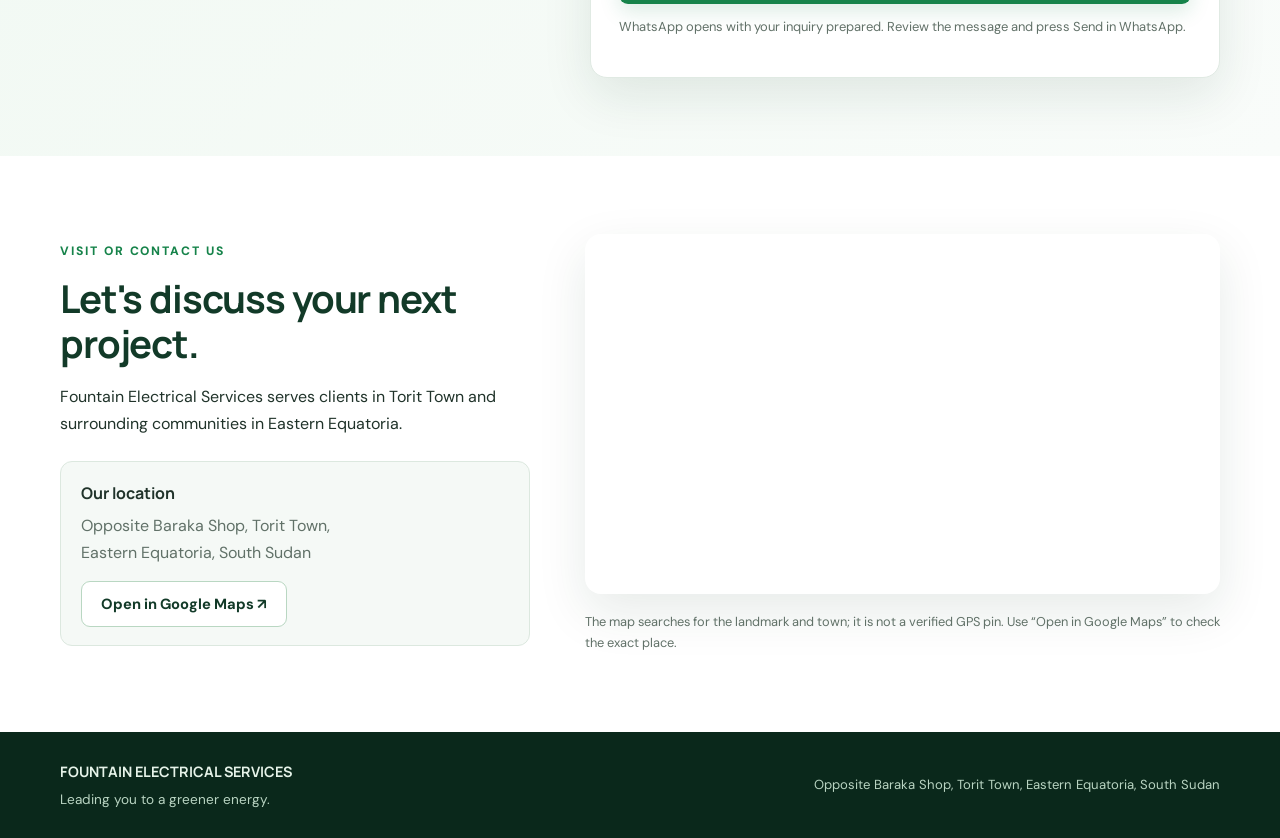
==== commit 3fcb3d57: "Update index.html" ====
--- a/index.html
+++ b/index.html
@@ -7,6 +7,7 @@
   <meta name="theme-color" content="#123a28">
   <title>Fountain Electrical Services | Leading You to a Greener Energy</title>
   <link rel="stylesheet" href="style.css">
+  <meta name="google-site-verification" content="O0E3SnSHl-GQh0nK63xGZafDdXihd9OXHq870ZA3ywA" />  
 </head>
 <body>
 <header class="site-header">
--- a/style.css
+++ b/style.css
@@ -15,3 +15,19 @@
 @media(max-width:820px){.nav-wrap{min-height:72px}.menu{display:block}nav{display:none;position:absolute;top:72px;left:0;right:0;background:#fff;padding:16px 22px 22px;border-bottom:1px solid var(--line);box-shadow:0 15px 25px #123a2810;align-items:stretch;gap:0}nav.open{display:flex;flex-direction:column}nav a{padding:11px 0;border-bottom:1px solid #edf2ee;font-size:.95rem}.hero{padding:52px 0 60px}.hero-grid,.two-col,.inquiry-grid,.contact-grid{grid-template-columns:1fr;gap:35px}.hero-photo>img{height:360px}.photo-badge{left:12px}.section{padding:60px 0}.values-grid{grid-template-columns:repeat(2,1fr)}.gallery{grid-template-columns:repeat(2,1fr)}.inquiry-grid{gap:25px}}
 @media(max-width:480px){.container{width:min(100% - 28px,1160px)}.brand img{width:43px;height:43px}.brand{gap:8px}.brand strong{font-size:.72rem}.brand small{font-size:.67rem}.hero-photo>img{height:285px}.photo-badge{bottom:12px;padding:10px 12px}.photo-badge strong{font-size:.8rem}.photo-badge small{font-size:.7rem}.cards,.values-grid{grid-template-columns:1fr}.gallery{gap:10px}.gallery img{height:145px}.gallery figcaption{font-size:.79rem;padding:10px}.inquiry-form{padding:20px}.map-wrap iframe{height:300px}.footer-inner{align-items:flex-start;flex-direction:column}.footer-inner>span{text-align:left}.whatsapp-float{width:55px;height:55px;right:13px;bottom:13px}.whatsapp-float svg{width:33px;height:33px}}
 
+
+/* Service-card photo watermarks: low-contrast images sit behind readable text. */
+.cards .card{position:relative;isolation:isolate;overflow:hidden;background:#fff}
+.cards .card::before{content:"";position:absolute;inset:0;z-index:-1;background-image:linear-gradient(90deg,rgba(255,255,255,.84),rgba(255,255,255,.66)),var(--service-photo);background-position:center;background-size:cover;opacity:.98;transition:transform .35s}
+.cards .card:hover::before{transform:scale(1.04)}
+.cards .card h3{font-size:1.02rem;color:var(--green-dark);margin:0 0 10px;max-width:95%}
+.cards .card p{font-size:.91rem;color:#53665a;margin:0;max-width:96%}
+.service-solar{--service-photo:url('fountain-assets/solar-installation-1.jpg')}
+.service-wiring{--service-photo:url('fountain-assets/Residential%20Wiring.jpg')}
+.service-circuit{--service-photo:url('fountain-assets/3%20phase%20Hybrid%20inverter%20installation.jpg')}
+.service-fault{--service-photo:url('fountain-assets/Fault%20tracing.jpg')}
+.service-earthing{--service-photo:url('fountain-assets/3%20phase%20Hybrid%20inverter%20installation.jpg')}
+.service-maintenance{--service-photo:url('fountain-assets/inverter-installation.jpg')}
+.service-pump{--service-photo:url('fountain-assets/Solar%20panels%20mounting.jpg')}
+.service-layout{--service-photo:url('fountain-assets/Residential%20Wiring.jpg')}
+@media(max-width:480px){.cards .card{min-height:155px;padding:23px}.cards .card::before{background-image:linear-gradient(90deg,rgba(255,255,255,.86),rgba(255,255,255,.72)),var(--service-photo)}}
